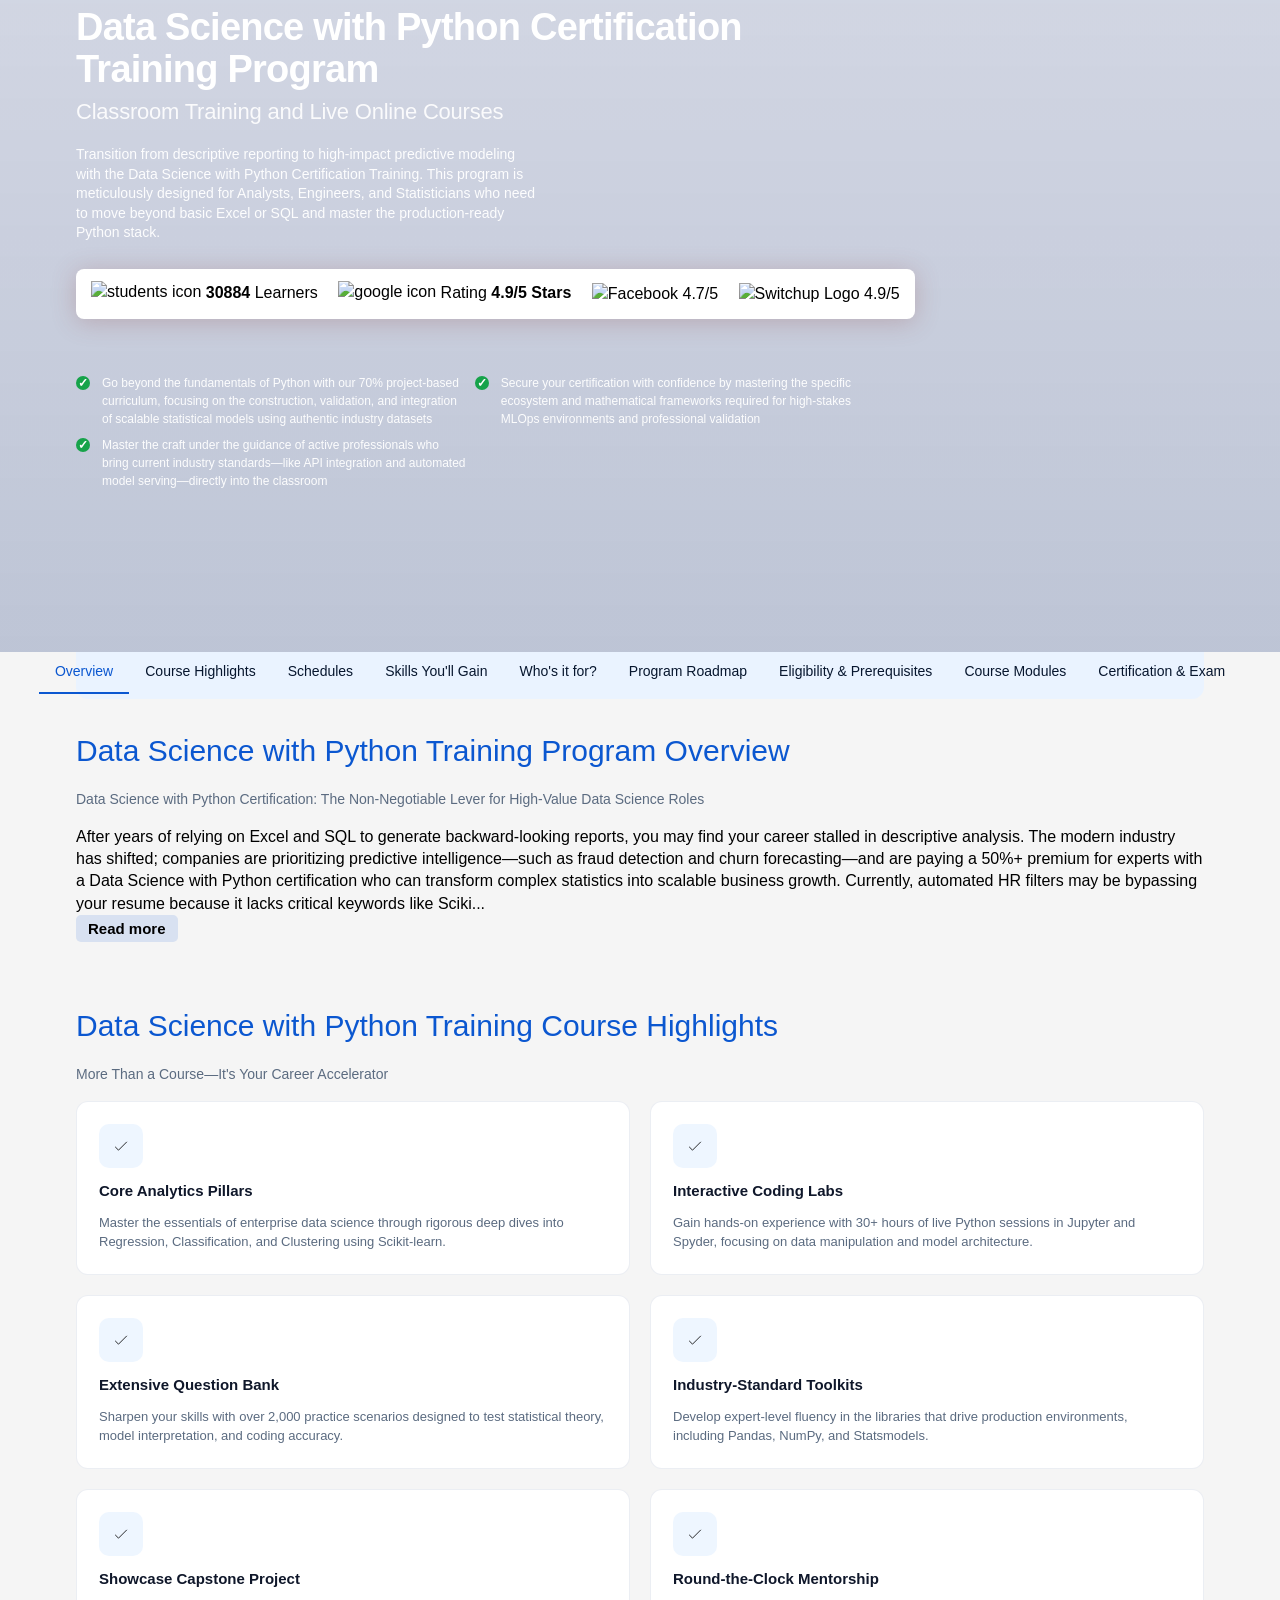
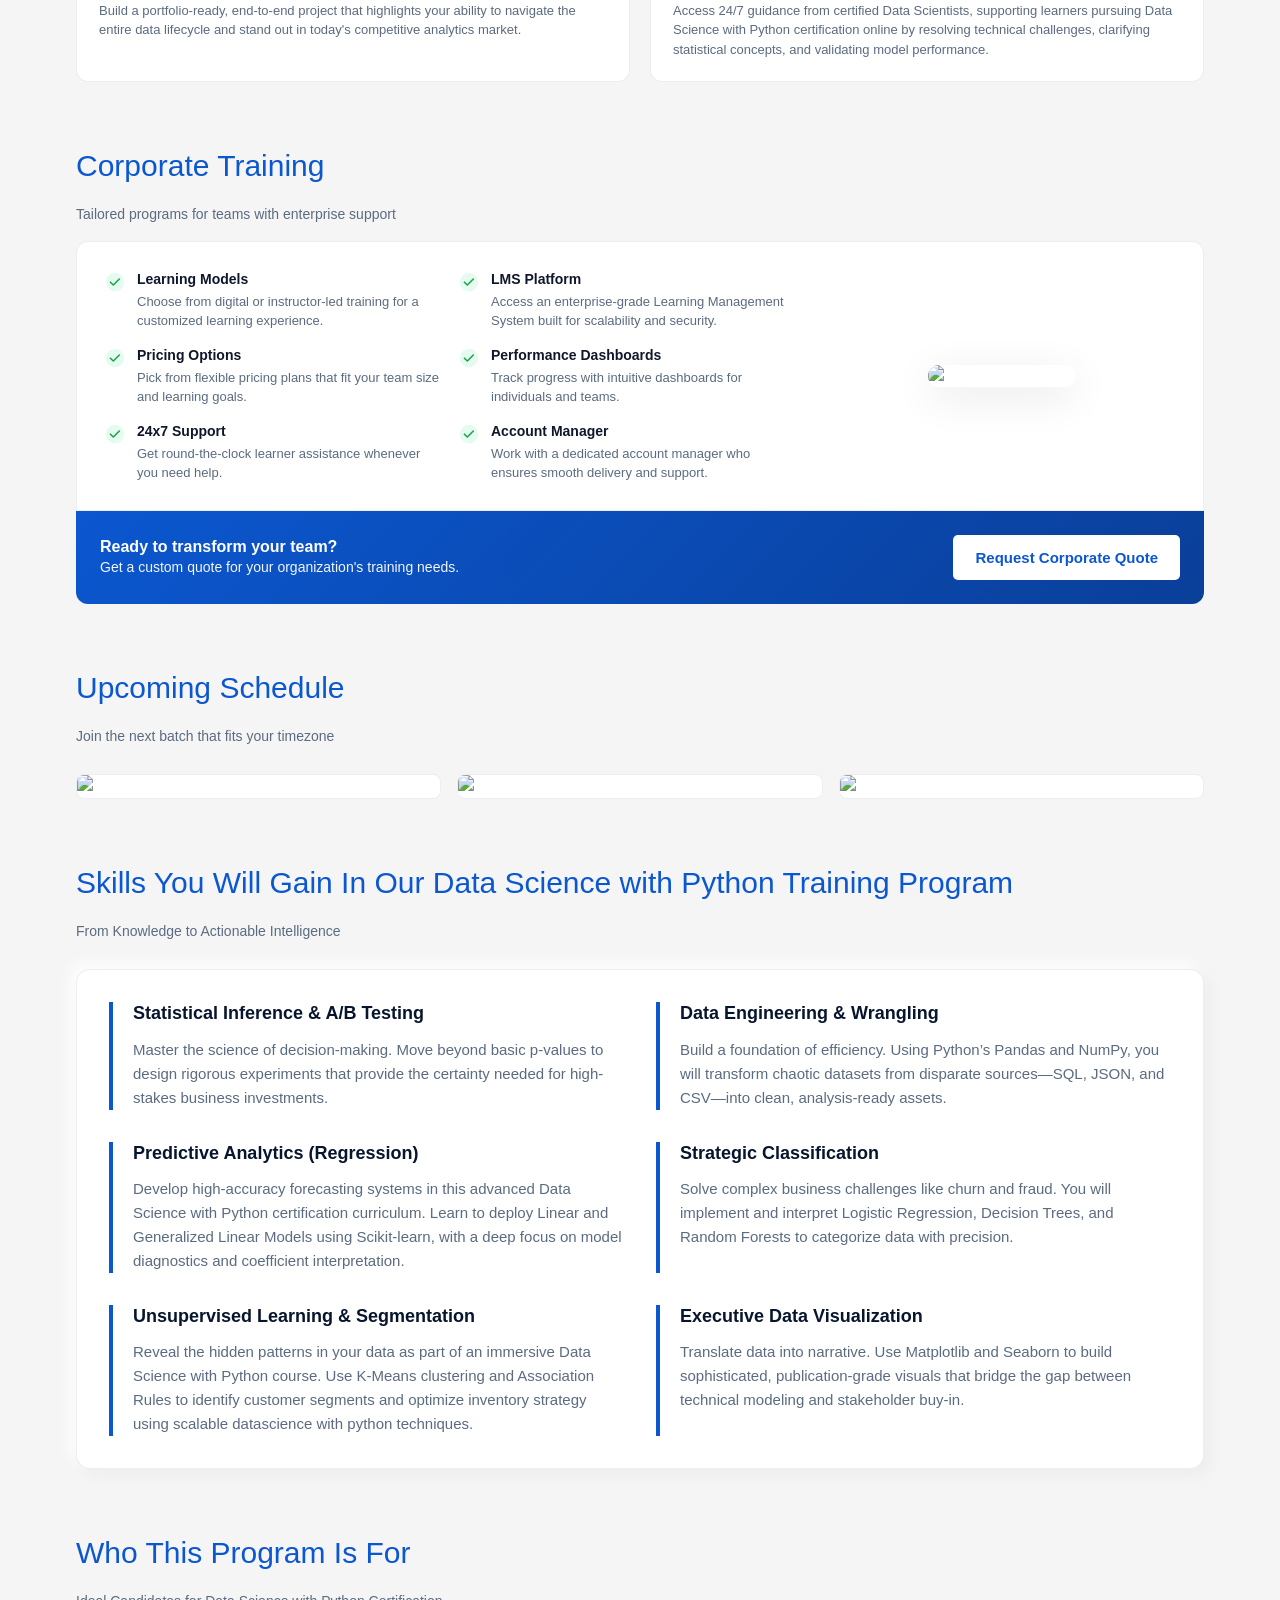
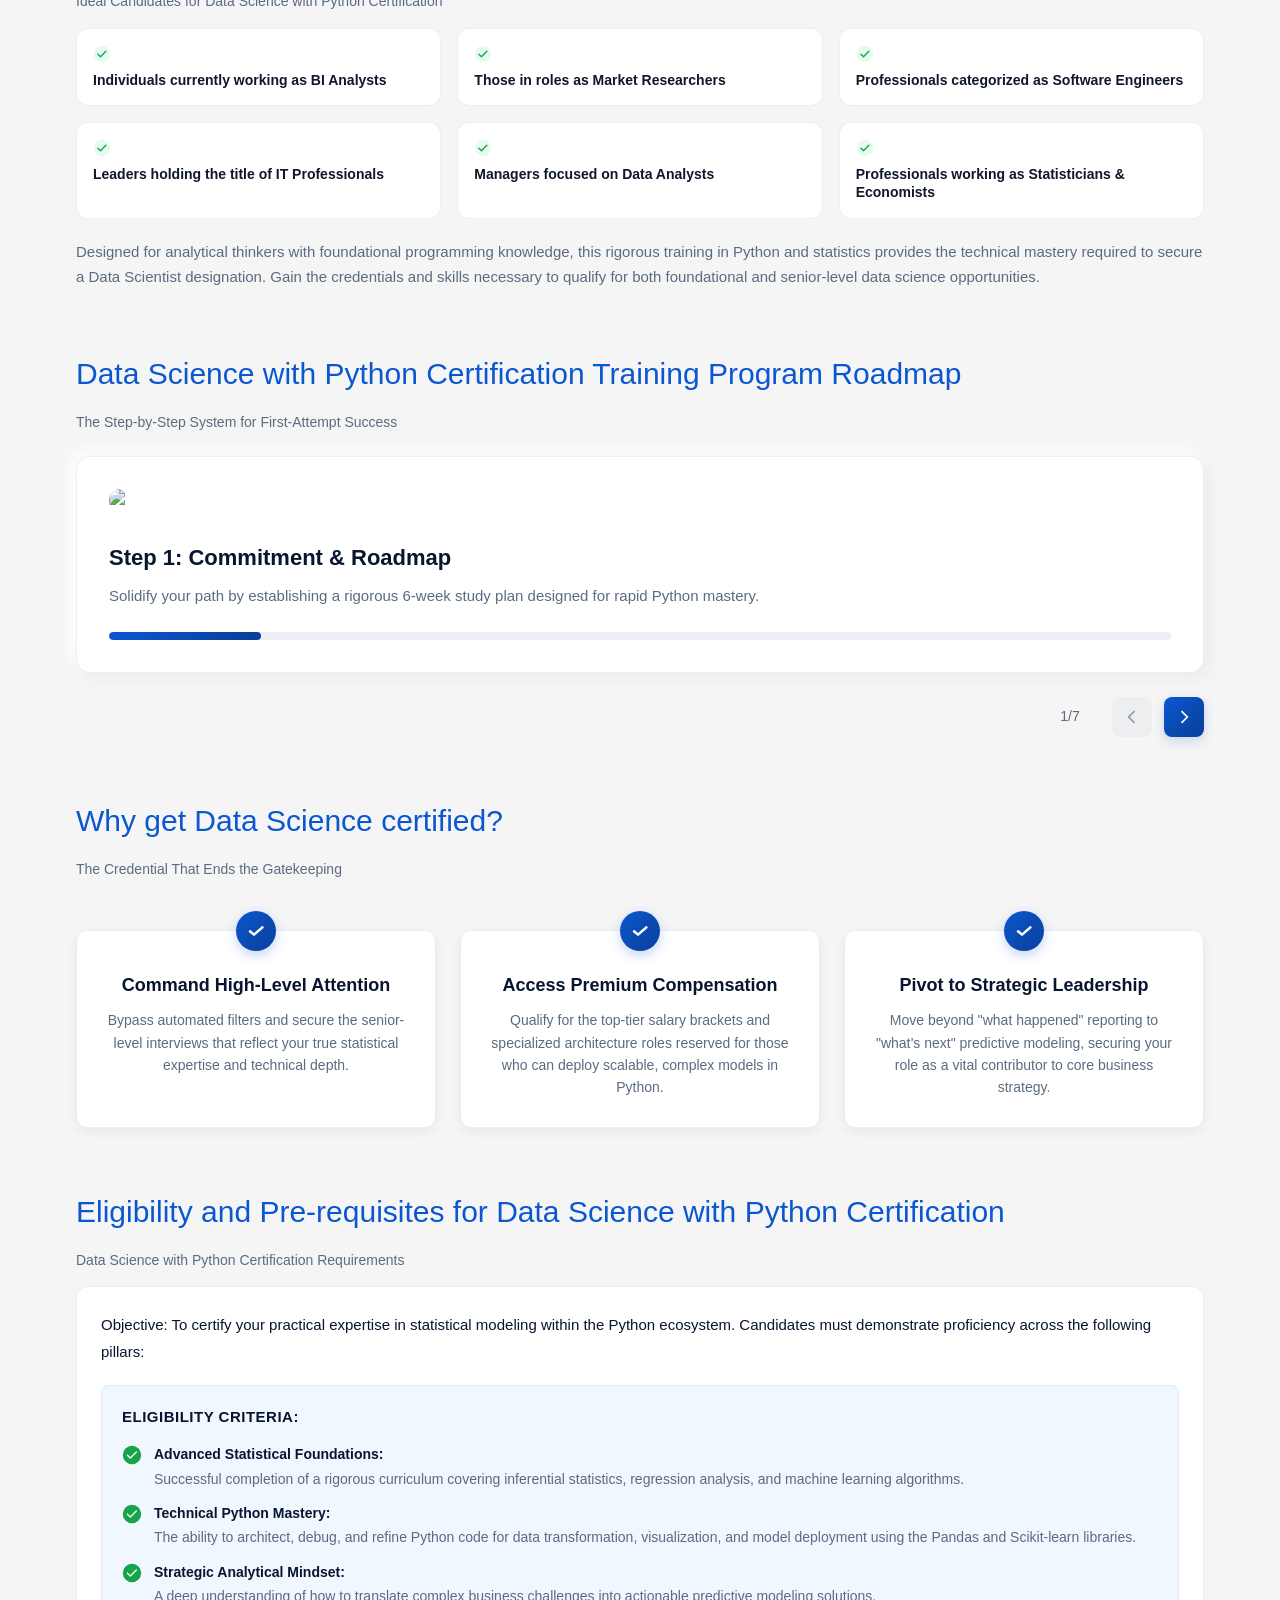
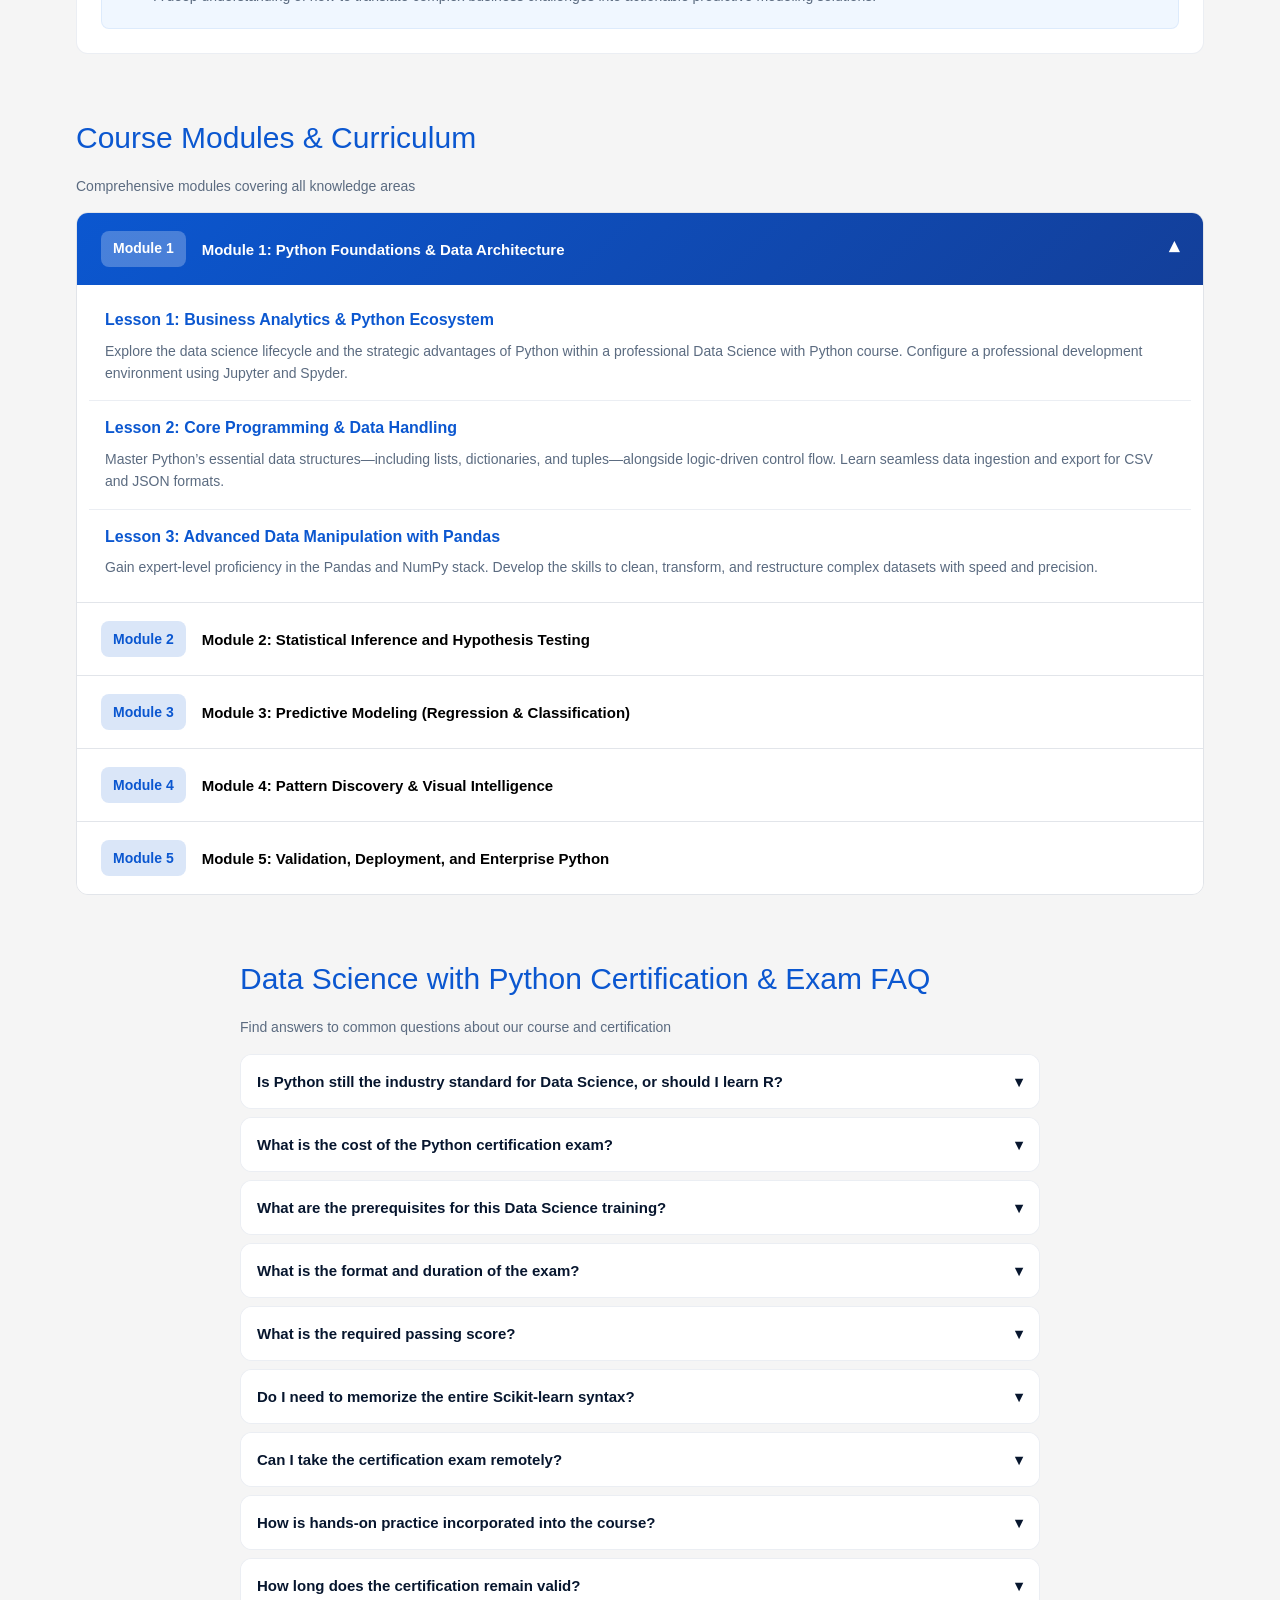
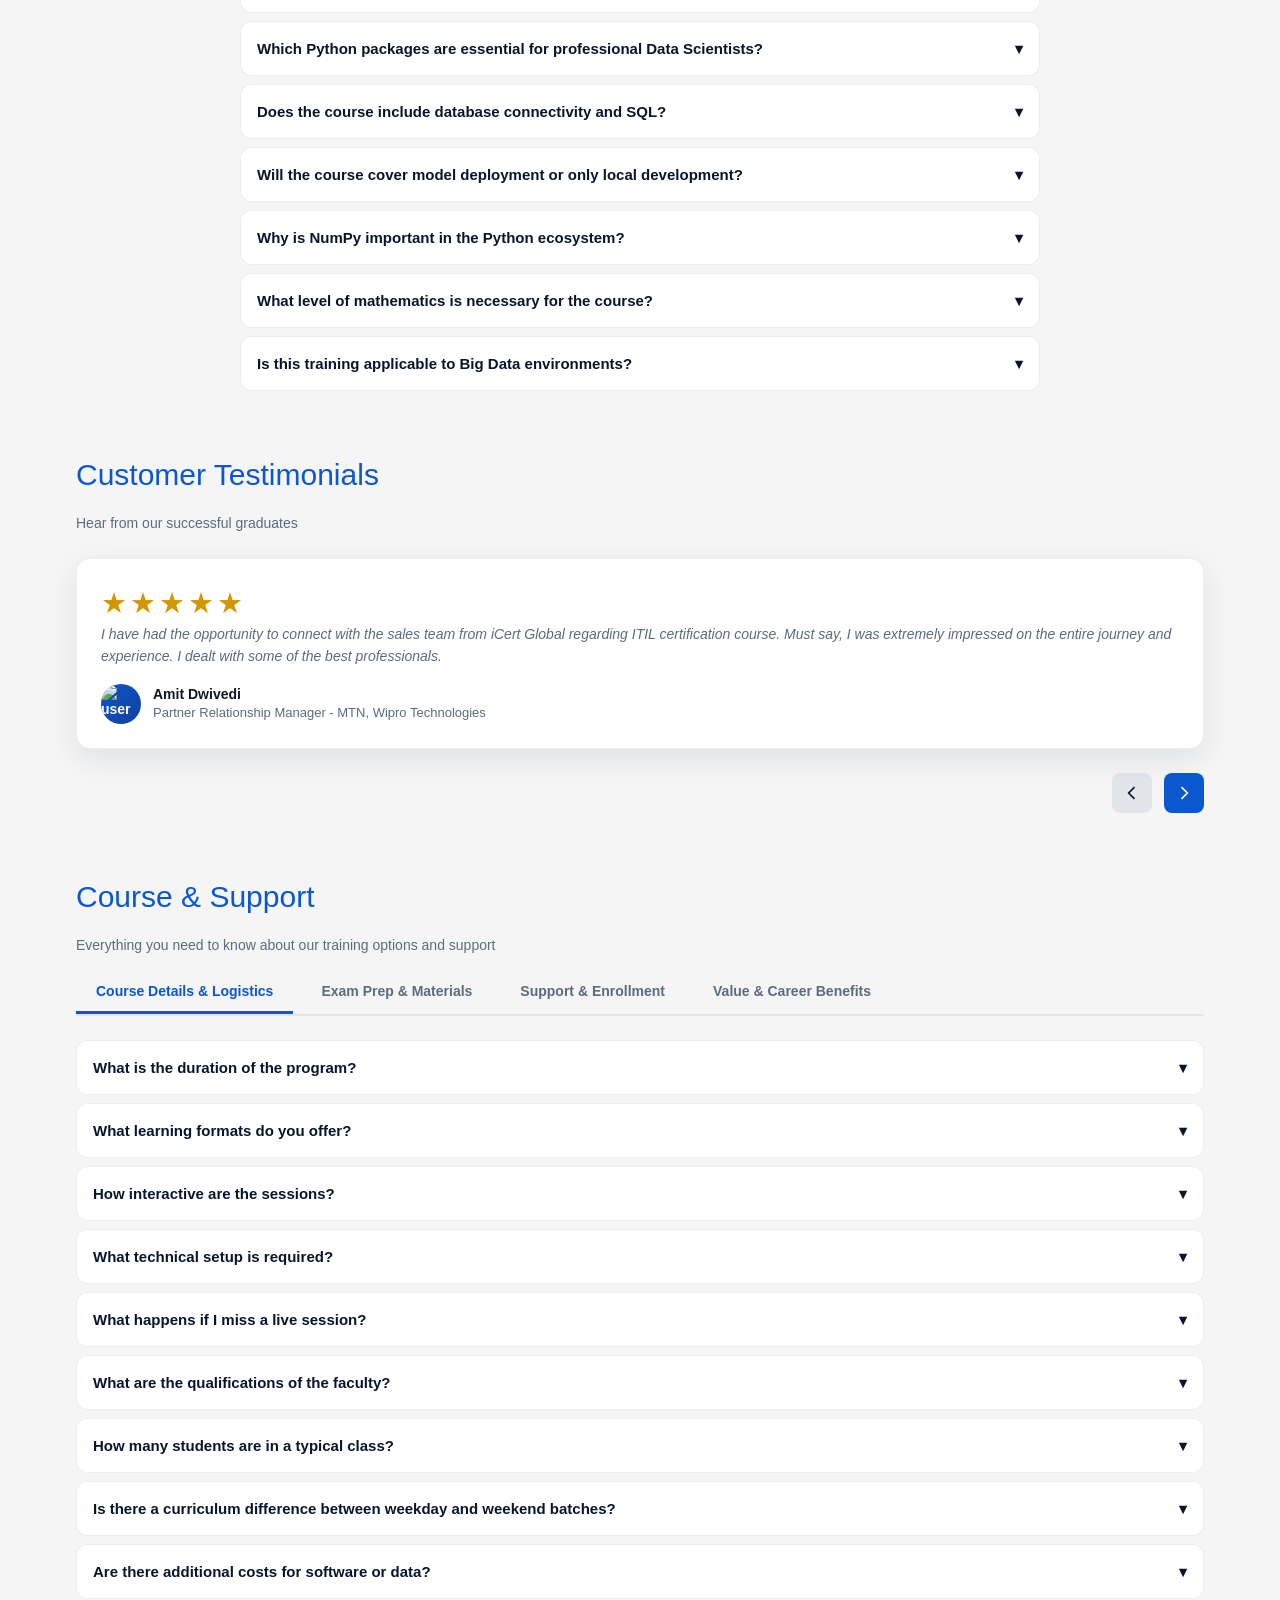
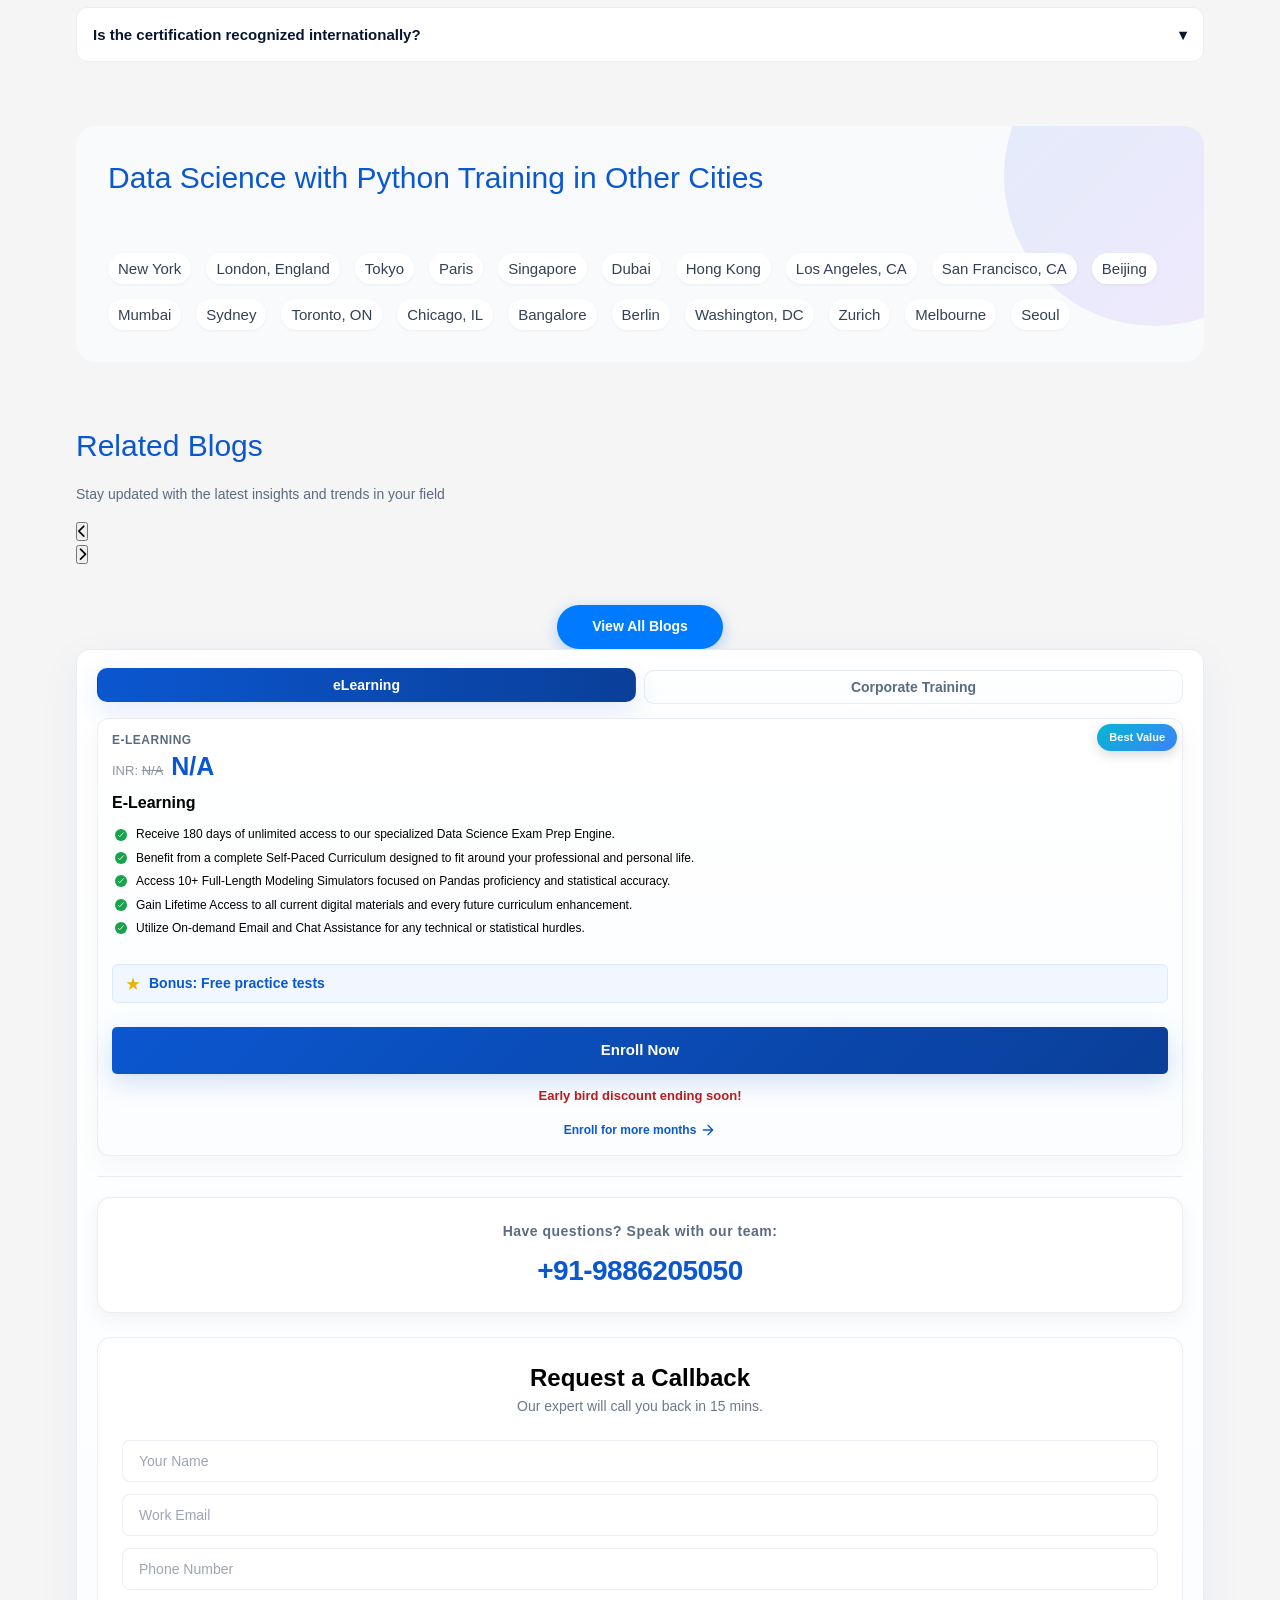
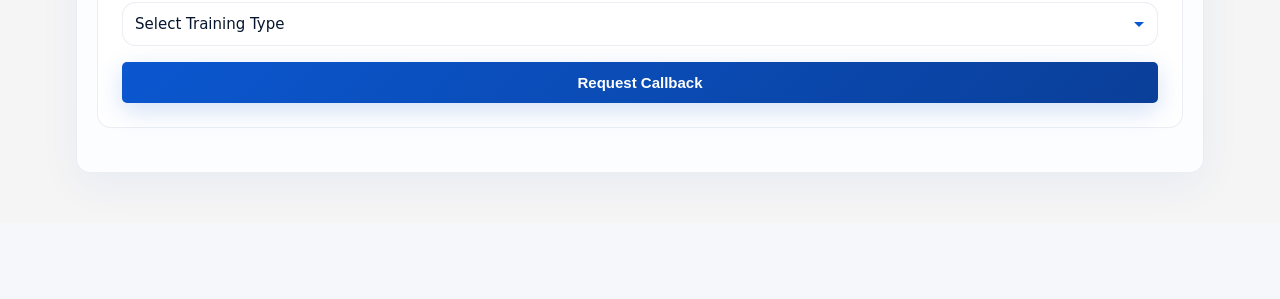
==== cources/course-page.html @ df16a84f "added courses page" ====
<!DOCTYPE html>
<html lang="en">

<head>
    <meta charset="UTF-8">
    <meta name="viewport" content="width=device-width, initial-scale=1.0">
    <title>Data Science with Python | Coding Now</title>

    <!-- Global CSS -->
    <link rel="stylesheet" href="../assets/css/style.css">
    <!-- Course-specific CSS -->
    <link rel="stylesheet" href="../assets/css/course-styles.css">


    <!-- Font Awesome -->
    <link rel="stylesheet" href="https://cdnjs.cloudflare.com/ajax/libs/font-awesome/6.5.1/css/all.min.css" />
</head>

<body>

    <!-- Header Placeholder -->
    <div id="header-placeholder"></div>

    <!-- Menu Overlay for Mobile -->
    <div class="menu-overlay" id="menuOverlay"></div>

    <!-- Full-width hero section -->
    <section class="hero w-100 position-relative" aria-label="Course introduction">
        <div class="container py-5">
            <div class="row">
                <div class="col-12 col-lg-7">
                    <nav class="breadcrumbs" aria-label="Breadcrumb navigation">
                        <a href="/">Home</a>
                        <span>/</span>
                        <a href="https://www.icertglobal.com/data-science" class="hero-breadcrumbs-link"> Data Science
                        </a>
                        <span>/</span>
                        <span class="current"> Data Science with Python Certification Training</span>
                    </nav>
                    <h1 class="mb-3">Data Science with Python Certification Training Program</h1>
                    <h2>Classroom Training and Live Online Courses</h2>
                    <p style="font-size: 14px;">Transition from descriptive reporting to high-impact predictive modeling
                        with the Data Science with Python Certification Training. This program is meticulously designed
                        for Analysts, Engineers, and Statisticians who need to move beyond basic Excel or SQL and master
                        the production-ready Python stack.</p>
                    <div class="hero-ratings-bar">
                        <span class="rating-item">
                            <img src="https://www.icertglobal.com/images/registered-students.jpg"
                                class="hero-ratings-img-students" alt="students icon">
                            <a class="hero-ratings-link-learners"><b>30884</b> Learners</a>
                        </span>
                        <span class="rating-item">
                            <img src="https://www.icertglobal.com/images/google-icon.png"
                                class="hero-ratings-img-google" alt="google icon">
                            <a id="scrollToRating" class="hero-ratings-scroll-link">Rating <b>4.9/5 Stars</b></a>
                        </span>
                        <span class="rating-item">
                            <img src="https://upload.wikimedia.org/wikipedia/commons/0/05/Facebook_Logo_%282019%29.png"
                                alt="Facebook" class="hero-ratings-img-social">
                            <span>4.7/5</span>
                        </span>
                        <span class="rating-item">
                            <img src="https://www.icertglobal.com/images/Switchup_Logo.png" alt="Switchup Logo"
                                class="hero-ratings-img-social">
                            <span>4.9/5</span>
                        </span>
                    </div>
                    <div class="d-flex flex-column gap-4 mt-4">
                        <div class="features d-flex flex-wrap">
                            <li>Go beyond the fundamentals of Python with our 70% project-based curriculum, focusing on
                                the construction, validation, and integration of scalable statistical models using
                                authentic industry datasets</li>
                            <li>Secure your certification with confidence by mastering the specific ecosystem and
                                mathematical frameworks required for high-stakes MLOps environments and professional
                                validation</li>
                            <li>Master the craft under the guidance of active professionals who bring current industry
                                standards—like API integration and automated model serving—directly into the classroom
                            </li>
                        </div>
                        <div class="cta-row"></div>
                    </div>
                </div>
            </div>
        </div>
    </section>

    <section class="course-body">
        <div class="container">
            <div class="row">
                <nav class="sticky-section-menu" id="stickyMenu" aria-label="Course sections navigation">
                    <ul>
                        <li><a href="#overview" class="section-link active">Overview</a></li>
                        <li><a href="#highlights" class="section-link">Course Highlights</a></li>
                        <li><a href="#schedule" class="section-link">Schedules</a></li>
                        <li><a href="#skills" class="section-link">Skills You'll Gain</a></li>
                        <li><a href="#who" class="section-link">Who's it for?</a></li>
                        <li><a href="#roadmap" class="section-link">Program Roadmap</a></li>
                        <li><a href="#eligibility" class="section-link">Eligibility & Prerequisites</a></li>
                        <li><a href="#modules" class="section-link">Course Modules</a></li>
                        <li><a href="#faq" class="section-link">Certification & Exam</a></li>
                    </ul>
                </nav>
                <main class="col-12 col-lg-8">
                    <section id="overview" class="overview" aria-label="Course overview" style="margin-top:32px">
                        <h2>Data Science with Python Training Program Overview</h2>
                        <div class="section-tagline">
                            Data Science with Python Certification: The Non-Negotiable Lever for High-Value Data Science Roles
                        </div>
                        <div>
                            <p id="courseOverview" style="color: black;">After years of relying on Excel and SQL to generate backward-looking
                                reports, you may find your career stalled in descriptive analysis. The modern industry
                                has shifted; companies are prioritizing predictive intelligence—such as fraud detection
                                and churn forecasting—and are paying a 50%+ premium for experts with a Data Science with
                                Python certification who can transform complex statistics into scalable business growth.
                                Currently, automated HR filters may be bypassing your resume because it lacks critical
                                keywords like Scikit-learn, Pandas, and Deployment Pipelines. This program is designed
                                to fix that. Unlike generic coding courses, this curriculum was built by industry
                                professionals to bridge the gap between simple data manipulation and rigorous,
                                production-ready modeling. You will go beyond basic syntax to master the "why" behind
                                the math: handling messy data, understanding model assumptions, and interpreting
                                coefficients to drive high-level strategy.
                                Tailored for ambitious Analysts and Statisticians, this training provides hands-on
                                Jupyter Notebook labs and deep-dive case studies in finance and e-commerce. You will
                                graduate with more than just a certificate; you’ll have a professional portfolio of
                                robust models—from market basket analysis to classification algorithms—ready to impress
                                any hiring manager. It is time to move beyond low-impact reporting and start building
                                the models that dictate major business decisions.</p>
                            <button id="toggleOverview" class="read-more-btn" style="display:none;">Read more</button>
                        </div>
                    </section>

                    <section id="highlights" aria-label="Course highlights" style="margin-top:var(--section-spacing);">
                        <h2>Data Science with Python Training Course Highlights</h2>
                        <div class="section-tagline">More Than a Course—It's Your Career Accelerator</div>
                        <div id="highlightsGrid" class="highlights-grid">
                            <div class="highlight-card">
                                <div class="highlight-icon">
                                    <svg width="20" height="20" viewBox="0 0 24 24" fill="none">
                                        <path d="M5 13l4 4L19 7" stroke="#000000ff" strokeWidth="2.8"
                                            strokeLinecap="round" strokeLinejoin="round" />
                                    </svg>
                                </div>
                                <h3 class="highlight-title">Core Analytics Pillars</h3>
                                <p class="highlight-description">Master the essentials of enterprise data science
                                    through rigorous deep dives into Regression, Classification, and Clustering using
                                    Scikit-learn.</p>
                            </div>
                            <div class="highlight-card">
                                <div class="highlight-icon">
                                    <svg width="20" height="20" viewBox="0 0 24 24" fill="none">
                                        <path d="M5 13l4 4L19 7" stroke="#000000ff" strokeWidth="2.8"
                                            strokeLinecap="round" strokeLinejoin="round" />
                                    </svg>
                                </div>
                                <h3 class="highlight-title">Interactive Coding Labs</h3>
                                <p class="highlight-description">Gain hands-on experience with 30+ hours of live Python
                                    sessions in Jupyter and Spyder, focusing on data manipulation and model
                                    architecture.</p>
                            </div>
                            <div class="highlight-card">
                                <div class="highlight-icon">
                                    <svg width="20" height="20" viewBox="0 0 24 24" fill="none">
                                        <path d="M5 13l4 4L19 7" stroke="#000000ff" strokeWidth="2.8"
                                            strokeLinecap="round" strokeLinejoin="round" />
                                    </svg>
                                </div>
                                <h3 class="highlight-title">Extensive Question Bank</h3>
                                <p class="highlight-description">Sharpen your skills with over 2,000 practice scenarios
                                    designed to test statistical theory, model interpretation, and coding accuracy.</p>
                            </div>
                            <div class="highlight-card">
                                <div class="highlight-icon">
                                    <svg width="20" height="20" viewBox="0 0 24 24" fill="none">
                                        <path d="M5 13l4 4L19 7" stroke="#000000ff" strokeWidth="2.8"
                                            strokeLinecap="round" strokeLinejoin="round" />
                                    </svg>
                                </div>
                                <h3 class="highlight-title">Industry-Standard Toolkits</h3>
                                <p class="highlight-description">Develop expert-level fluency in the libraries that
                                    drive production environments, including Pandas, NumPy, and Statsmodels.</p>
                            </div>
                            <div class="highlight-card">
                                <div class="highlight-icon">
                                    <svg width="20" height="20" viewBox="0 0 24 24" fill="none">
                                        <path d="M5 13l4 4L19 7" stroke="#000000ff" strokeWidth="2.8"
                                            strokeLinecap="round" strokeLinejoin="round" />
                                    </svg>
                                </div>
                                <h3 class="highlight-title">Showcase Capstone Project</h3>
                                <p class="highlight-description">Build a portfolio-ready, end-to-end project that
                                    highlights your ability to navigate the entire data lifecycle and stand out in
                                    today's competitive analytics market.</p>
                            </div>
                            <div class="highlight-card">
                                <div class="highlight-icon">
                                    <svg width="20" height="20" viewBox="0 0 24 24" fill="none">
                                        <path d="M5 13l4 4L19 7" stroke="#000000ff" strokeWidth="2.8"
                                            strokeLinecap="round" strokeLinejoin="round" />
                                    </svg>
                                </div>
                                <h3 class="highlight-title">Round-the-Clock Mentorship</h3>
                                <p class="highlight-description">Access 24/7 guidance from certified Data Scientists,
                                    supporting learners pursuing Data Science with Python certification online by
                                    resolving technical challenges, clarifying statistical concepts, and validating
                                    model performance.</p>
                            </div>
                        </div>
                    </section>

                    <section id="corporate" class="roadmap-section">
                        <h2>Corporate Training</h2>
                        <div class="section-tagline">Tailored programs for teams with enterprise support</div>
                        <div class="corporate-top-section">
                            <div class="corporate-features-grid">
                                <div class="corporate-features-cols">
                                    <div class="corporate-feature-point">
                                        <div class="corporate-feature-icon">
                                            <svg width="20" height="20" viewBox="0 0 24 24" fill="none"
                                                xmlns="http://www.w3.org/2000/svg">
                                                <circle cx="12" cy="12" r="11" fill="#e6fbef" />
                                                <path d="M6.5 12.2L10 15.6L17.2 8.4" stroke="#16a34a" stroke-width="1.8"
                                                    stroke-linecap="round" stroke-linejoin="round" />
                                            </svg>
                                        </div>
                                        <div class="corporate-feature-content">
                                            <div class="corporate-feature-title">Learning Models</div>
                                            <div class="corporate-feature-description">Choose from digital or
                                                instructor-led training for a customized learning experience.</div>
                                        </div>
                                    </div>
                                    <div class="corporate-feature-point">
                                        <div class="corporate-feature-icon">
                                            <svg width="20" height="20" viewBox="0 0 24 24" fill="none"
                                                xmlns="http://www.w3.org/2000/svg">
                                                <circle cx="12" cy="12" r="11" fill="#e6fbef" />
                                                <path d="M6.5 12.2L10 15.6L17.2 8.4" stroke="#16a34a" stroke-width="1.8"
                                                    stroke-linecap="round" stroke-linejoin="round" />
                                            </svg>
                                        </div>
                                        <div class="corporate-feature-content">
                                            <div class="corporate-feature-title">LMS Platform</div>
                                            <div class="corporate-feature-description">Access an enterprise-grade
                                                Learning Management System built for scalability and security.</div>
                                        </div>
                                    </div>
                                    <div class="corporate-feature-point">
                                        <div class="corporate-feature-icon">
                                            <svg width="20" height="20" viewBox="0 0 24 24" fill="none"
                                                xmlns="http://www.w3.org/2000/svg">
                                                <circle cx="12" cy="12" r="11" fill="#e6fbef" />
                                                <path d="M6.5 12.2L10 15.6L17.2 8.4" stroke="#16a34a" stroke-width="1.8"
                                                    stroke-linecap="round" stroke-linejoin="round" />
                                            </svg>
                                        </div>
                                        <div class="corporate-feature-content">
                                            <div class="corporate-feature-title">Pricing Options</div>
                                            <div class="corporate-feature-description">Pick from flexible pricing plans
                                                that fit your team size and learning goals.</div>
                                        </div>
                                    </div>
                                    <div class="corporate-feature-point">
                                        <div class="corporate-feature-icon">
                                            <svg width="20" height="20" viewBox="0 0 24 24" fill="none"
                                                xmlns="http://www.w3.org/2000/svg">
                                                <circle cx="12" cy="12" r="11" fill="#e6fbef" />
                                                <path d="M6.5 12.2L10 15.6L17.2 8.4" stroke="#16a34a" stroke-width="1.8"
                                                    stroke-linecap="round" stroke-linejoin="round" />
                                            </svg>
                                        </div>
                                        <div class="corporate-feature-content">
                                            <div class="corporate-feature-title">Performance Dashboards</div>
                                            <div class="corporate-feature-description">Track progress with intuitive
                                                dashboards for individuals and teams.</div>
                                        </div>
                                    </div>
                                    <div class="corporate-feature-point">
                                        <div class="corporate-feature-icon">
                                            <svg width="20" height="20" viewBox="0 0 24 24" fill="none"
                                                xmlns="http://www.w3.org/2000/svg">
                                                <circle cx="12" cy="12" r="11" fill="#e6fbef" />
                                                <path d="M6.5 12.2L10 15.6L17.2 8.4" stroke="#16a34a" stroke-width="1.8"
                                                    stroke-linecap="round" stroke-linejoin="round" />
                                            </svg>
                                        </div>
                                        <div class="corporate-feature-content">
                                            <div class="corporate-feature-title">24x7 Support</div>
                                            <div class="corporate-feature-description">Get round-the-clock learner
                                                assistance whenever you need help.</div>
                                        </div>
                                    </div>
                                    <div class="corporate-feature-point">
                                        <div class="corporate-feature-icon">
                                            <svg width="20" height="20" viewBox="0 0 24 24" fill="none"
                                                xmlns="http://www.w3.org/2000/svg">
                                                <circle cx="12" cy="12" r="11" fill="#e6fbef" />
                                                <path d="M6.5 12.2L10 15.6L17.2 8.4" stroke="#16a34a" stroke-width="1.8"
                                                    stroke-linecap="round" stroke-linejoin="round" />
                                            </svg>
                                        </div>
                                        <div class="corporate-feature-content">
                                            <div class="corporate-feature-title">Account Manager</div>
                                            <div class="corporate-feature-description">Work with a dedicated account
                                                manager who ensures smooth delivery and support.</div>
                                        </div>
                                    </div>
                                </div>
                            </div>
                            <div class="corporate-image">
                                <img src="https://images.unsplash.com/photo-1552664730-d307ca884978?q=80&w=2070&auto=format&fit=crop"
                                    alt="Corporate Training">
                            </div>
                        </div>
                        <div class="corporate-bottom-section">
                            <div class="corporate-bottom-content">
                                <h4>Ready to transform your team?</h4>
                                <p>Get a custom quote for your organization's training needs.</p>
                            </div>
                            <a class="btn corporate-bottom-btn" href="corporate-training-for-enterprises.php"
                                target="_blank">Request Corporate Quote</a>
                        </div>
                    </section>

                    <section id="schedule" class="roadmap-section">
                        <h2>Upcoming Schedule</h2>
                        <div class="section-tagline">Join the next batch that fits your timezone</div>
                        <div class="schedule-row">
                            <div class="sched-card">
                                <img data-src="assets/course-schedule/4day-wend1.png" alt="New York Batch" class="lazy">
                            </div>
                            <div class="sched-card">
                                <img data-src="assets/course-schedule/4day-wday.png" alt="London Batch" class="lazy">
                            </div>
                            <div class="sched-card">
                                <img data-src="assets/course-schedule/4day-wend2.png" alt="Sydney Batch" class="lazy">
                            </div>
                        </div>
                    </section>

                    <section id="skills" class="roadmap-section">
                        <h2>Skills You Will Gain In Our Data Science with Python Training Program</h2>
                        <div class="section-tagline">From Knowledge to Actionable Intelligence</div>
                        <div class="skills-card-container">
                            <div class="skills-grid">
                                <div class="skill-item">
                                    <h3>Statistical Inference &amp; A/B Testing</h3>
                                    <p>Master the science of decision-making. Move beyond basic p-values to design
                                        rigorous experiments that provide the certainty needed for high-stakes business
                                        investments.</p>
                                </div>
                                <div class="skill-item">
                                    <h3>Data Engineering &amp; Wrangling</h3>
                                    <p>Build a foundation of efficiency. Using Python’s Pandas and NumPy, you will
                                        transform chaotic datasets from disparate sources—SQL, JSON, and CSV—into clean,
                                        analysis-ready assets.</p>
                                </div>
                                <div class="skill-item">
                                    <h3>Predictive Analytics (Regression)</h3>
                                    <p>Develop high-accuracy forecasting systems in this advanced Data Science with
                                        Python certification curriculum. Learn to deploy Linear and Generalized Linear
                                        Models using Scikit-learn, with a deep focus on model diagnostics and
                                        coefficient interpretation.</p>
                                </div>
                                <div class="skill-item">
                                    <h3>Strategic Classification</h3>
                                    <p>Solve complex business challenges like churn and fraud. You will implement and
                                        interpret Logistic Regression, Decision Trees, and Random Forests to categorize
                                        data with precision.</p>
                                </div>
                                <div class="skill-item">
                                    <h3>Unsupervised Learning &amp; Segmentation</h3>
                                    <p>Reveal the hidden patterns in your data as part of an immersive Data Science with
                                        Python course. Use K-Means clustering and Association Rules to identify customer
                                        segments and optimize inventory strategy using scalable datascience with python
                                        techniques.</p>
                                </div>
                                <div class="skill-item">
                                    <h3>Executive Data Visualization</h3>
                                    <p>Translate data into narrative. Use Matplotlib and Seaborn to build sophisticated,
                                        publication-grade visuals that bridge the gap between technical modeling and
                                        stakeholder buy-in.</p>
                                </div>
                            </div>
                        </div>
                    </section>

                    <section id="who" class="roadmap-section">
                        <h2>Who This Program Is For</h2>
                        <div class="section-tagline">Ideal Candidates for Data Science with Python Certification</div>
                        <div
                            style="display: grid; grid-template-columns: repeat(3, 1fr); gap: 16px; margin-bottom: 20px;">
                            <div class="audience-card">
                                <span
                                    style="margin-right: 10px; display: inline-flex; align-items: center; flex-shrink: 0;">
                                    <svg width="18" height="18" viewBox="0 0 24 24" fill="none"
                                        xmlns="http://www.w3.org/2000/svg">
                                        <circle cx="12" cy="12" r="11" fill="#e6fbef" />
                                        <path d="M6.5 12.2L10 15.6L17.2 8.4" stroke="#16a34a" stroke-width="1.8"
                                            stroke-linecap="round" stroke-linejoin="round" />
                                    </svg>
                                </span>
                                <h4 style="font-weight: 600; color: #0f172a; margin: 0; font-size: 14px;">Individuals
                                    currently working as BI Analysts</h4>
                            </div>
                            <div class="audience-card">
                                <span
                                    style="margin-right: 10px; display: inline-flex; align-items: center; flex-shrink: 0;">
                                    <svg width="18" height="18" viewBox="0 0 24 24" fill="none"
                                        xmlns="http://www.w3.org/2000/svg">
                                        <circle cx="12" cy="12" r="11" fill="#e6fbef" />
                                        <path d="M6.5 12.2L10 15.6L17.2 8.4" stroke="#16a34a" stroke-width="1.8"
                                            stroke-linecap="round" stroke-linejoin="round" />
                                    </svg>
                                </span>
                                <h4 style="font-weight: 600; color: #0f172a; margin: 0; font-size: 14px;">Those in roles
                                    as Market Researchers</h4>
                            </div>
                            <div class="audience-card">
                                <span
                                    style="margin-right: 10px; display: inline-flex; align-items: center; flex-shrink: 0;">
                                    <svg width="18" height="18" viewBox="0 0 24 24" fill="none"
                                        xmlns="http://www.w3.org/2000/svg">
                                        <circle cx="12" cy="12" r="11" fill="#e6fbef" />
                                        <path d="M6.5 12.2L10 15.6L17.2 8.4" stroke="#16a34a" stroke-width="1.8"
                                            stroke-linecap="round" stroke-linejoin="round" />
                                    </svg>
                                </span>
                                <h4 style="font-weight: 600; color: #0f172a; margin: 0; font-size: 14px;">Professionals
                                    categorized as Software Engineers</h4>
                            </div>
                            <div class="audience-card">
                                <span
                                    style="margin-right: 10px; display: inline-flex; align-items: center; flex-shrink: 0;">
                                    <svg width="18" height="18" viewBox="0 0 24 24" fill="none"
                                        xmlns="http://www.w3.org/2000/svg">
                                        <circle cx="12" cy="12" r="11" fill="#e6fbef" />
                                        <path d="M6.5 12.2L10 15.6L17.2 8.4" stroke="#16a34a" stroke-width="1.8"
                                            stroke-linecap="round" stroke-linejoin="round" />
                                    </svg>
                                </span>
                                <h4 style="font-weight: 600; color: #0f172a; margin: 0; font-size: 14px;">Leaders
                                    holding the title of IT Professionals</h4>
                            </div>
                            <div class="audience-card">
                                <span
                                    style="margin-right: 10px; display: inline-flex; align-items: center; flex-shrink: 0;">
                                    <svg width="18" height="18" viewBox="0 0 24 24" fill="none"
                                        xmlns="http://www.w3.org/2000/svg">
                                        <circle cx="12" cy="12" r="11" fill="#e6fbef" />
                                        <path d="M6.5 12.2L10 15.6L17.2 8.4" stroke="#16a34a" stroke-width="1.8"
                                            stroke-linecap="round" stroke-linejoin="round" />
                                    </svg>
                                </span>
                                <h4 style="font-weight: 600; color: #0f172a; margin: 0; font-size: 14px;">Managers
                                    focused on Data Analysts</h4>
                            </div>
                            <div class="audience-card">
                                <span
                                    style="margin-right: 10px; display: inline-flex; align-items: center; flex-shrink: 0;">
                                    <svg width="18" height="18" viewBox="0 0 24 24" fill="none"
                                        xmlns="http://www.w3.org/2000/svg">
                                        <circle cx="12" cy="12" r="11" fill="#e6fbef" />
                                        <path d="M6.5 12.2L10 15.6L17.2 8.4" stroke="#16a34a" stroke-width="1.8"
                                            stroke-linecap="round" stroke-linejoin="round" />
                                    </svg>
                                </span>
                                <h4 style="font-weight: 600; color: #0f172a; margin: 0; font-size: 14px;">Professionals
                                    working as Statisticians &amp; Economists</h4>
                            </div>
                        </div>
                        <p style="color: var(--muted); font-size: 15px; line-height: 1.7; margin: 0;">Designed for
                            analytical thinkers with foundational programming knowledge, this rigorous training in
                            Python and statistics provides the technical mastery required to secure a Data Scientist
                            designation. Gain the credentials and skills necessary to qualify for both foundational and
                            senior-level data science opportunities.</p>
                    </section>

                    <section id="roadmap" class="roadmap-section">
                        <h2>Data Science with Python Certification Training Program Roadmap</h2>
                        <div class="section-tagline">The Step-by-Step System for First-Attempt Success</div>
                        <div class="roadmap-wrapper">
                            <div class="roadmap-carousel">
                                <div class="roadmap-container">
                                    <div class="roadmap-image">
                                        <img src="assets/course-roadmap/desktop/certified-associate-in-project-management.png"
                                            alt="Roadmap Illustration" class="lazy desktop-img">
                                        <img src="assets/course-roadmap/mobile/certified-associate-in-project-management.png"
                                            alt="Roadmap Illustration Mobile" class="lazy mobile-img">
                                    </div>
                                    <div class="roadmap-content">
                                        <div class="roadmap-slide" data-step-id="1">
                                            <div class="roadmap-step-content">
                                                <h3>Step 1: Commitment &amp; Roadmap</h3>
                                                <p>Solidify your path by establishing a rigorous 6-week study plan
                                                    designed for rapid Python mastery.</p>
                                                <div class="roadmap-progress">
                                                    <div class="roadmap-progress-fill" style="width: 14.285714285714%;">
                                                    </div>
                                                </div>
                                            </div>
                                        </div>
                                        <div class="roadmap-slide" data-step-id="2">
                                            <div class="roadmap-step-content">
                                                <h3>Step 2: Technical Fluency</h3>
                                                <p>Build deep expertise through a hands-on Data Science with Python
                                                    course, mastering Pandas and NumPy within a comprehensive
                                                    datascience with python learning environment.</p>
                                                <div class="roadmap-progress">
                                                    <div class="roadmap-progress-fill" style="width: 28.571428571429%;">
                                                    </div>
                                                </div>
                                            </div>
                                        </div>
                                        <div class="roadmap-slide" data-step-id="3">
                                            <div class="roadmap-step-content">
                                                <h3>Step 3: Statistical Intuition</h3>
                                                <p>Move beyond rote memorization; master Hypothesis Testing and
                                                    Regression by focusing on high-level interpretation and business
                                                    application.</p>
                                                <div class="roadmap-progress">
                                                    <div class="roadmap-progress-fill" style="width: 42.857142857143%;">
                                                    </div>
                                                </div>
                                            </div>
                                        </div>
                                        <div class="roadmap-slide" data-step-id="4">
                                            <div class="roadmap-step-content">
                                                <h3>Step 4: Portfolio Development</h3>
                                                <p>Architect, validate, and document sophisticated Classification and
                                                    Clustering models using Scikit-learn and authentic datasets.</p>
                                                <div class="roadmap-progress">
                                                    <div class="roadmap-progress-fill" style="width: 57.142857142857%;">
                                                    </div>
                                                </div>
                                            </div>
                                        </div>
                                        <div class="roadmap-slide" data-step-id="5">
                                            <div class="roadmap-step-content">
                                                <h3>Step 5: Diagnostic Stress-Testing</h3>
                                                <p>Identify and eliminate knowledge gaps with over 2,000 scenario-based
                                                    questions designed to test your statistical precision.</p>
                                                <div class="roadmap-progress">
                                                    <div class="roadmap-progress-fill" style="width: 71.428571428571%;">
                                                    </div>
                                                </div>
                                            </div>
                                        </div>
                                        <div class="roadmap-slide" data-step-id="6">
                                            <div class="roadmap-step-content">
                                                <h3>Step 6: Certification Mastery</h3>
                                                <p>Sit for your exam with total confidence in your predictive modeling
                                                    and Python execution capabilities.</p>
                                                <div class="roadmap-progress">
                                                    <div class="roadmap-progress-fill" style="width: 85.714285714286%;">
                                                    </div>
                                                </div>
                                            </div>
                                        </div>
                                        <div class="roadmap-slide" data-step-id="7">
                                            <div class="roadmap-step-content">
                                                <h3>Step 7: Career Acceleration</h3>
                                                <p>Leverage your Data Science with Python certification online to
                                                    transition into Senior Data Scientist and ML Engineer roles that
                                                    demand verified Python-driven data science expertise.</p>
                                                <div class="roadmap-progress">
                                                    <div class="roadmap-progress-fill" style="width: 100%;"></div>
                                                </div>
                                            </div>
                                        </div>
                                    </div>
                                </div>
                            </div>
                            <div class="roadmap-nav">
                                <span class="roadmap-counter"><span class="roadmap-current"
                                        id="roadmap-current">1</span>/<span class="roadmap-total">7</span></span>
                                <button class="roadmap-nav-btn roadmap-prev" title="Previous step"><svg width="20"
                                        height="20" viewBox="0 0 24 24" fill="none" stroke="currentColor"
                                        stroke-width="2">
                                        <path d="M15 19l-7-7 7-7" />
                                    </svg></button>
                                <button class="roadmap-nav-btn roadmap-next" title="Next step"><svg width="20"
                                        height="20" viewBox="0 0 24 24" fill="none" stroke="currentColor"
                                        stroke-width="2">
                                        <path d="M9 5l7 7-7 7" />
                                    </svg></button>
                            </div>
                        </div>
                    </section>

                    <section id="why" class="roadmap-section">
                        <h2>Why get Data Science certified?</h2>
                        <div class="section-tagline">The Credential That Ends the Gatekeeping</div>
                        <div class="benefits-grid">
                            <div class="benefit-card">
                                <div class="benefit-icon"><svg width="24" height="24" viewBox="0 0 24 24" fill="none"
                                        xmlns="http://www.w3.org/2000/svg">
                                        <path d="M6 12.2L10 15.6L18.4 8.4" stroke="white" stroke-width="2.5"
                                            stroke-linecap="round" stroke-linejoin="round" />
                                    </svg></div>
                                <h3>Command High-Level Attention</h3>
                                <p>Bypass automated filters and secure the senior-level interviews that reflect your
                                    true statistical expertise and technical depth.</p>
                            </div>
                            <div class="benefit-card">
                                <div class="benefit-icon"><svg width="24" height="24" viewBox="0 0 24 24" fill="none"
                                        xmlns="http://www.w3.org/2000/svg">
                                        <path d="M6 12.2L10 15.6L18.4 8.4" stroke="white" stroke-width="2.5"
                                            stroke-linecap="round" stroke-linejoin="round" />
                                    </svg></div>
                                <h3>Access Premium Compensation</h3>
                                <p>Qualify for the top-tier salary brackets and specialized architecture roles reserved
                                    for those who can deploy scalable, complex models in Python.</p>
                            </div>
                            <div class="benefit-card">
                                <div class="benefit-icon"><svg width="24" height="24" viewBox="0 0 24 24" fill="none"
                                        xmlns="http://www.w3.org/2000/svg">
                                        <path d="M6 12.2L10 15.6L18.4 8.4" stroke="white" stroke-width="2.5"
                                            stroke-linecap="round" stroke-linejoin="round" />
                                    </svg></div>
                                <h3>Pivot to Strategic Leadership</h3>
                                <p>Move beyond "what happened" reporting to "what’s next" predictive modeling, securing
                                    your role as a vital contributor to core business strategy.</p>
                            </div>
                        </div>
                    </section>

                    <section id="eligibility" class="roadmap-section">
                        <h2>Eligibility and Pre-requisites for Data Science with Python Certification</h2>
                        <div class="section-tagline">Data Science with Python Certification Requirements</div>
                        <div class="eligibility-container">
                            <p class="eligibility-intro">Objective: To certify your practical expertise in statistical
                                modeling within the Python ecosystem. Candidates must demonstrate proficiency across the
                                following pillars:</p>
                            <div class="eligibility-box">
                                <div class="eligibility-title">Eligibility Criteria:</div>
                                <div class="eligibility-list">
                                    <div class="eligibility-item">
                                        <svg width="20" height="20" viewBox="0 0 24 24" fill="none"
                                            xmlns="http://www.w3.org/2000/svg">
                                            <circle cx="12" cy="12" r="11" fill="#16a34a" />
                                            <path d="M6.5 12.2L10 15.6L17.2 8.4" stroke="#e6fbef" stroke-width="1.8"
                                                stroke-linecap="round" stroke-linejoin="round" />
                                        </svg>
                                        <p><strong>Advanced Statistical Foundations:</strong> Successful completion of a
                                            rigorous curriculum covering inferential statistics, regression analysis,
                                            and machine learning algorithms.</p>
                                    </div>
                                    <div class="eligibility-item">
                                        <svg width="20" height="20" viewBox="0 0 24 24" fill="none"
                                            xmlns="http://www.w3.org/2000/svg">
                                            <circle cx="12" cy="12" r="11" fill="#16a34a" />
                                            <path d="M6.5 12.2L10 15.6L17.2 8.4" stroke="#e6fbef" stroke-width="1.8"
                                                stroke-linecap="round" stroke-linejoin="round" />
                                        </svg>
                                        <p><strong>Technical Python Mastery:</strong> The ability to architect, debug,
                                            and refine Python code for data transformation, visualization, and model
                                            deployment using the Pandas and Scikit-learn libraries.</p>
                                    </div>
                                    <div class="eligibility-item">
                                        <svg width="20" height="20" viewBox="0 0 24 24" fill="none"
                                            xmlns="http://www.w3.org/2000/svg">
                                            <circle cx="12" cy="12" r="11" fill="#16a34a" />
                                            <path d="M6.5 12.2L10 15.6L17.2 8.4" stroke="#e6fbef" stroke-width="1.8"
                                                stroke-linecap="round" stroke-linejoin="round" />
                                        </svg>
                                        <p><strong>Strategic Analytical Mindset:</strong> A deep understanding of how to
                                            translate complex business challenges into actionable predictive modeling
                                            solutions.</p>
                                    </div>
                                </div>
                            </div>
                        </div>
                    </section>

                    <section id="modules" class="modules">
                        <h2>Course Modules & Curriculum</h2>
                        <div class="section-tagline">Comprehensive modules covering all knowledge areas</div>
                        <div class="accordion-container">
                            <div class="accordion-item expanded">
                                <div class="accordion-header"><span class="module-number">Module 1</span><span
                                        class="module-title">Module 1: Python Foundations &amp; Data
                                        Architecture</span><span class="accordion-chevron">▾</span></div>
                                <div class="accordion-content">
                                    <div class="lessons-container">
                                        <div class="lesson-static">
                                            <h5 class="lesson-title">Lesson 1: Business Analytics &amp; Python Ecosystem
                                            </h5>
                                            <p class="lesson-description">Explore the data science lifecycle and the
                                                strategic advantages of Python within a professional Data Science with
                                                Python course. Configure a professional development environment using
                                                Jupyter and Spyder.</p>
                                        </div>
                                        <div class="lesson-static">
                                            <h5 class="lesson-title">Lesson 2: Core Programming &amp; Data Handling</h5>
                                            <p class="lesson-description">Master Python’s essential data
                                                structures—including lists, dictionaries, and tuples—alongside
                                                logic-driven control flow. Learn seamless data ingestion and export for
                                                CSV and JSON formats.</p>
                                        </div>
                                        <div class="lesson-static">
                                            <h5 class="lesson-title">Lesson 3: Advanced Data Manipulation with Pandas
                                            </h5>
                                            <p class="lesson-description">Gain expert-level proficiency in the Pandas
                                                and NumPy stack. Develop the skills to clean, transform, and restructure
                                                complex datasets with speed and precision.</p>
                                        </div>
                                    </div>
                                </div>
                            </div>
                            <div class="accordion-item">
                                <div class="accordion-header"><span class="module-number">Module 2</span><span
                                        class="module-title">Module 2: Statistical Inference and Hypothesis
                                        Testing</span><span class="accordion-chevron">▾</span></div>
                                <div class="accordion-content">
                                    <div class="lessons-container">
                                        <div class="lesson-static">
                                            <h5 class="lesson-title">Lesson 1: Foundations of Applied Statistics</h5>
                                            <p class="lesson-description">A high-intensity, practical immersion into
                                                descriptive statistics and probability distributions. Master essential
                                                inferential concepts, including sampling and the Central Limit Theorem,
                                                with a strict focus on real-world application over abstract theory.</p>
                                        </div>
                                        <div class="lesson-static">
                                            <h5 class="lesson-title">Lesson 2: Comparative Analysis (T-Tests &amp;
                                                ANOVA)</h5>
                                            <p class="lesson-description">Master the mechanics of hypothesis formulation
                                                and test selection. You will implement T-tests and ANOVA in Python to
                                                compare means, interpret p-values accurately, and draw data-driven
                                                conclusions with confidence.</p>
                                        </div>
                                        <div class="lesson-static">
                                            <h5 class="lesson-title">Lesson 3: Advanced Testing &amp; Non-Parametrics
                                            </h5>
                                            <p class="lesson-description">Analyze categorical data using Chi-Squared
                                                tests and identify when to pivot to non-parametric methods. Using
                                                Python’s Statsmodels, you will learn to navigate the complexities of
                                                real-world data without compromising statistical integrity.</p>
                                        </div>
                                    </div>
                                </div>
                            </div>
                            <div class="accordion-item">
                                <div class="accordion-header"><span class="module-number">Module 3</span><span
                                        class="module-title">Module 3: Predictive Modeling (Regression &amp;
                                        Classification)</span><span class="accordion-chevron">▾</span></div>
                                <div class="accordion-content">
                                    <div class="lessons-container">
                                        <div class="lesson-static">
                                            <h5 class="lesson-title">Lesson 1: Advanced Regression Analysis</h5>
                                            <p class="lesson-description">Master the mechanics of Simple and Multiple
                                                Linear Regression. You will move beyond basic execution to focus on
                                                model diagnostics, variable selection, and the art of translating
                                                complex model coefficients into actionable insights for executive
                                                leadership using Scikit-learn.</p>
                                        </div>
                                        <div class="lesson-static">
                                            <h5 class="lesson-title">Lesson 2: Classification Strategies (Logistic
                                                Regression)</h5>
                                            <p class="lesson-description">Explore Logistic Regression as a cornerstone
                                                for predictive classification. Master critical evaluation
                                                metrics—including log-odds, ROC curves, and AUC—and learn to calibrate
                                                decision thresholds to maximize real-world business impact through
                                                Scikit-learn.</p>
                                        </div>
                                        <div class="lesson-static">
                                            <h5 class="lesson-title">Lesson 3: Tree-Based Architectures (Decision Trees
                                                &amp; Random Forests)</h5>
                                            <p class="lesson-description">Leverage the power of non-linear modeling to
                                                solve complex data challenges. You will implement Decision Trees and
                                                Random Forests in Python, mastering hyperparameter tuning and feature
                                                importance to build high-accuracy models that remain robust under
                                                real-world conditions.</p>
                                        </div>
                                    </div>
                                </div>
                            </div>
                            <div class="accordion-item">
                                <div class="accordion-header"><span class="module-number">Module 4</span><span
                                        class="module-title">Module 4: Pattern Discovery &amp; Visual
                                        Intelligence</span><span class="accordion-chevron">▾</span></div>
                                <div class="accordion-content">
                                    <div class="lessons-container">
                                        <div class="lesson-static">
                                            <h5 class="lesson-title">Lesson 1: Clustering Strategy &amp; Segmentation
                                            </h5>
                                            <p class="lesson-description">Master K-Means and Hierarchical Clustering to
                                                uncover latent customer segments and detect data anomalies. Gain
                                                expertise in evaluating cluster validity to drive precise, data-backed
                                                business strategies using Scikit-learn.</p>
                                        </div>
                                        <div class="lesson-static">
                                            <h5 class="lesson-title">Lesson 2: Association Rules &amp; Production
                                                Deployment</h5>
                                            <p class="lesson-description">Deploy the Apriori algorithm for Market Basket
                                                Analysis to identify cross-selling opportunities. Learn
                                                industry-standard practices for model persistence, using Joblib and
                                                Pickle to transition models from development to production environments.
                                            </p>
                                        </div>
                                        <div class="lesson-static">
                                            <h5 class="lesson-title">Lesson 3: High-Impact Data Storytelling</h5>
                                            <p class="lesson-description">Elevate your data communication with
                                                Matplotlib and Seaborn. Create sophisticated, publication-quality
                                                visualizations—including heat maps and multi-variate plots—that
                                                translate complex model outputs into clear executive insights.</p>
                                        </div>
                                    </div>
                                </div>
                            </div>
                            <div class="accordion-item">
                                <div class="accordion-header"><span class="module-number">Module 5</span><span
                                        class="module-title">Module 5: Validation, Deployment, and Enterprise
                                        Python</span><span class="accordion-chevron">▾</span></div>
                                <div class="accordion-content">
                                    <div class="lessons-container">
                                        <div class="lesson-static">
                                            <h5 class="lesson-title">Lesson 1: Model Evaluation &amp; Reliability</h5>
                                            <p class="lesson-description">Master essential performance metrics—including
                                                Precision, Recall, and F1-Score—and implement cross-validation
                                                strategies to ensure your models generalize effectively to real-world
                                                data.</p>
                                        </div>
                                        <div class="lesson-static">
                                            <h5 class="lesson-title">Lesson 2: Enterprise Data Sourcing</h5>
                                            <p class="lesson-description">Gain the "must-have" skill of database
                                                integration. Learn to connect Python to relational systems
                                                (PostgreSQL/MySQL) using SQLAlchemy to streamline your data pipelines.
                                            </p>
                                        </div>
                                        <div class="lesson-static">
                                            <h5 class="lesson-title">Lesson 3: Productionization &amp; API Development
                                            </h5>
                                            <p class="lesson-description">Transition from code to product. Optimize your
                                                scripts for performance, build reproducible reporting workflows, and
                                                deploy your models as REST APIs for seamless integration into business
                                                applications.</p>
                                        </div>
                                    </div>
                                </div>
                            </div>
                        </div>
                    </section>

                    <section id="faq" class="faq-section">
                        <h2>Data Science with Python Certification & Exam FAQ</h2>
                        <div class="section-tagline">Find answers to common questions about our course and certification
                        </div>
                        <div class="faq">
                            <div class="faq-item">
                                <div class="faq-q">Is Python still the industry standard for Data Science, or should I
                                    learn R?<span>▾</span></div>
                                <div class="faq-a">Python remains the leading language for production-grade Data Science
                                    and MLOps. Its vast ecosystem—including Pandas and Scikit-learn—allows for seamless
                                    integration with enterprise IT systems and web frameworks. For anyone targeting
                                    engineering-focused or high-end deployment roles, Python proficiency is essential.
                                </div>
                            </div>
                            <div class="faq-item">
                                <div class="faq-q">What is the cost of the Python certification exam?<span>▾</span>
                                </div>
                                <div class="faq-a">Fees for primary certifications (such as PCEP, PCAP, or specialized
                                    data analysis exams) generally range from $150 to $400. We recommend confirming the
                                    exact fee with your specific chosen vendor.</div>
                            </div>
                            <div class="faq-item">
                                <div class="faq-q">What are the prerequisites for this Data Science
                                    training?<span>▾</span></div>
                                <div class="faq-a">Prospective students should have a foundational understanding of
                                    statistics (mean, median, standard deviation) and basic programming logic. This
                                    course is designed for those with strong analytical thinking skills.</div>
                            </div>
                            <div class="faq-item">
                                <div class="faq-q">What is the format and duration of the exam?<span>▾</span></div>
                                <div class="faq-a">Most exams last between 90 and 120 minutes. The format typically
                                    combines scenario-based multiple-choice questions on statistical interpretation with
                                    practical tasks, such as writing or debugging code snippets using Pandas and
                                    Scikit-learn.</div>
                            </div>
                            <div class="faq-item">
                                <div class="faq-q">What is the required passing score?<span>▾</span></div>
                                <div class="faq-a">Most certification bodies set the passing threshold at 70–75%. Our
                                    curriculum and simulators are designed to help you consistently score above 85%,
                                    ensuring you are well-prepared to exceed the minimum requirements.</div>
                            </div>
                            <div class="faq-item">
                                <div class="faq-q">Do I need to memorize the entire Scikit-learn syntax?<span>▾</span>
                                </div>
                                <div class="faq-a">No. The exam evaluates your modeling competency and methodological
                                    correctness rather than rote memorization. You should understand the logic behind
                                    key function calls (e.g., .fit(), .predict()) and how to apply core packages
                                    effectively.</div>
                            </div>
                            <div class="faq-item">
                                <div class="faq-q">Can I take the certification exam remotely?<span>▾</span></div>
                                <div class="faq-a">Yes. Most certification providers offer online proctored exams.
                                    Please ensure you have a stable internet connection, as most vendors will invalidate
                                    an attempt if a disconnection occurs.</div>
                            </div>
                            <div class="faq-item">
                                <div class="faq-q">How is hands-on practice incorporated into the course?<span>▾</span>
                                </div>
                                <div class="faq-a">The program features labs using sanitized, real-world datasets from
                                    major industries, such as e-commerce and telecommunications. This ensures you gain
                                    experience handling the data complexity found in the current job market.</div>
                            </div>
                            <div class="faq-item">
                                <div class="faq-q">How long does the certification remain valid?<span>▾</span></div>
                                <div class="faq-a">Most Data Science certifications are valid for 2 to 3 years. To stay
                                    current, you may need to undergo recertification or complete Continuing Professional
                                    Education (CPE) credits.</div>
                            </div>
                            <div class="faq-item">
                                <div class="faq-q">Which Python packages are essential for professional Data
                                    Scientists?<span>▾</span></div>
                                <div class="faq-a">Fluency in Pandas, NumPy, Scikit-learn, and Matplotlib/Seaborn is
                                    mandatory. These core libraries form the foundation of our curriculum and are the
                                    industry standard for production environments.</div>
                            </div>
                            <div class="faq-item">
                                <div class="faq-q">Does the course include database connectivity and SQL?<span>▾</span>
                                </div>
                                <div class="faq-a">Yes. You will learn to use libraries like SQLAlchemy to connect to
                                    and interact with relational databases—a critical skill for any professional working
                                    with enterprise-level data.</div>
                            </div>
                            <div class="faq-item">
                                <div class="faq-q">Will the course cover model deployment or only local
                                    development?<span>▾</span></div>
                                <div class="faq-a">We focus on the transition from development to production. This
                                    includes creating reproducible reports in Jupyter Notebooks and mastering best
                                    practices for model serialization (using Pickle or Joblib) and deployment workflows.
                                </div>
                            </div>
                            <div class="faq-item">
                                <div class="faq-q">Why is NumPy important in the Python ecosystem?<span>▾</span></div>
                                <div class="faq-a">NumPy is the backbone of high-performance numerical computing. You
                                    will learn to use its array structures to accelerate data processing and support the
                                    linear algebra operations required by advanced machine learning models.</div>
                            </div>
                            <div class="faq-item">
                                <div class="faq-q">What level of mathematics is necessary for the course?<span>▾</span>
                                </div>
                                <div class="faq-a">You will need a solid grasp of college-level algebra and foundational
                                    statistics. The course prioritizes the practical interpretation of statistical
                                    outputs and model diagnostics over manual matrix algebra.</div>
                            </div>
                            <div class="faq-item">
                                <div class="faq-q">Is this training applicable to Big Data environments?<span>▾</span>
                                </div>
                                <div class="faq-a">Absolutely. Python integrates natively with Big Data platforms via
                                    tools like PySpark and Dask. Mastering core statistical modeling in Python is a
                                    mandatory prerequisite before scaling your workflows to larger architectures.</div>
                            </div>
                        </div>
                    </section>

                    <section id="testimonials" class="roadmap-section">
                        <h2>Customer Testimonials</h2>
                        <div class="section-tagline">Hear from our successful graduates</div>
                        <div class="testimonials-wrapper">
                            <div class="testimonials-carousel">
                                <div class="testimonial-slide" data-testimonial-id="1">
                                    <div class="testimonial-rating"><span class="star">★</span><span
                                            class="star">★</span><span class="star">★</span><span
                                            class="star">★</span><span class="star">★</span></div>
                                    <p class="testimonial-text">I have had the opportunity to connect with the sales
                                        team from iCert Global regarding ITIL certification course. Must say, I was
                                        extremely impressed on the entire journey and experience. I dealt with some of
                                        the best professionals.</p>
                                    <div class="testimonial-author"><img loading="lazy" src="../images/user22.jpg"
                                            alt="user" class="author-avatar">
                                        <div>
                                            <h4 class="author-name">Amit Dwivedi</h4>
                                            <p class="author-title">Partner Relationship Manager - MTN, Wipro
                                                Technologies</p>
                                        </div>
                                    </div>
                                </div>
                                <div class="testimonial-slide" data-testimonial-id="1">
                                    <div class="testimonial-rating"><span class="star">★</span><span
                                            class="star">★</span><span class="star">★</span><span
                                            class="star">★</span><span class="star">★</span></div>
                                    <p class="testimonial-text">A professional approach towards career development.
                                        Friendly and accommodative co-ordinators that understand and then help you with
                                        the requirements. Overall, I had a very pleasant training experience. Thank you,
                                        iCert Global.</p>
                                    <div class="testimonial-author"><img loading="lazy" src="../images/user33.jpg"
                                            alt="user" class="author-avatar">
                                        <div>
                                            <h4 class="author-name">Ajay G S</h4>
                                            <p class="author-title">Service Delivery Manager, Tata Consultancy Services
                                            </p>
                                        </div>
                                    </div>
                                </div>
                                <div class="testimonial-slide" data-testimonial-id="1">
                                    <div class="testimonial-rating"><span class="star">★</span><span
                                            class="star">★</span><span class="star">★</span><span
                                            class="star">★</span><span class="star">★</span></div>
                                    <p class="testimonial-text">My experience with iCert Global for ITIL Expert and
                                        PRINCE2&reg; program was wonderful! I had direct contact with my trainer. Good
                                        environment and very helpful co-ordinators. I am looking forward for more
                                        training courses. Thank you!</p>
                                    <div class="testimonial-author"><img loading="lazy" src="../images/user44.jpg"
                                            alt="user" class="author-avatar">
                                        <div>
                                            <h4 class="author-name">Subramanian</h4>
                                            <p class="author-title">Operations Manager, Vodafone Global Services Pvt</p>
                                        </div>
                                    </div>
                                </div>
                                <div class="testimonial-slide" data-testimonial-id="1">
                                    <div class="testimonial-rating"><span class="star">★</span><span
                                            class="star">★</span><span class="star">★</span><span
                                            class="star">★</span><span class="star">★</span></div>
                                    <p class="testimonial-text">iCert Global had been truly professional in their
                                        dealings and the training instilled a lot of confidence in me to take
                                        PMP&lt;sup&gt;&amp;reg;&lt;/sup&gt; exam. The content of the course was detailed
                                        and the trainer related concepts with real-life examples.</p>
                                    <div class="testimonial-author"><img loading="lazy" src="../images/user55.jpg"
                                            alt="user" class="author-avatar">
                                        <div>
                                            <h4 class="author-name">Ayush Aggarwal</h4>
                                            <p class="author-title">Team Lead, Royal Bank of Scotland</p>
                                        </div>
                                    </div>
                                </div>
                                <div class="testimonial-slide" data-testimonial-id="1">
                                    <div class="testimonial-rating"><span class="star">★</span><span
                                            class="star">★</span><span class="star">★</span><span
                                            class="star">★</span><span class="star">★</span></div>
                                    <p class="testimonial-text">At a high Level, it was a good learning experience.
                                        Looking forward to the next level of Implementation course.</p>
                                    <div class="testimonial-author"><img loading="lazy" src="../images/rahul.jpg"
                                            alt="user" class="author-avatar">
                                        <div>
                                            <h4 class="author-name">Rahul Chauhan</h4>
                                            <p class="author-title">Associate, Cognizant Technology Solutions</p>
                                        </div>
                                    </div>
                                </div>
                            </div>
                            <div class="testimonials-nav">
                                <button class="testimonial-nav-btn testimonial-prev-btn"
                                    title="Previous testimonial"><svg width="20" height="20" viewBox="0 0 24 24"
                                        fill="none" stroke="currentColor" stroke-width="2">
                                        <path d="M15 19l-7-7 7-7" />
                                    </svg></button>
                                <button class="testimonial-nav-btn testimonial-next-btn" title="Next testimonial"><svg
                                        width="20" height="20" viewBox="0 0 24 24" fill="none" stroke="currentColor"
                                        stroke-width="2">
                                        <path d="M9 5l7 7-7 7" />
                                    </svg></button>
                            </div>
                        </div>
                    </section>

                    <section id="tabs" class="tabs-section roadmap-section">
                        <h2>Course & Support</h2>
                        <div class="section-tagline">Everything you need to know about our training options and support
                        </div>
                        <div class="tabs-list" role="tablist" aria-label="Course support options">
                            <button class="course-support-tab active" data-tab="course" role="tab" aria-selected="true"
                                aria-controls="course-panel">Course Details & Logistics</button>
                            <button class="course-support-tab" data-tab="payment" role="tab" aria-selected="false"
                                aria-controls="payment-panel">Exam Prep & Materials</button>
                            <button class="course-support-tab" data-tab="schedule" role="tab" aria-selected="false"
                                aria-controls="schedule-panel">Support & Enrollment</button>
                            <button class="course-support-tab" data-tab="support" role="tab" aria-selected="false"
                                aria-controls="support-panel">Value & Career Benefits</button>
                        </div>
                        <div class="course-support-panel" data-panel="course" style="display: block;">
                            <div class="faq" style="margin-top: 0;">
                                <div class="faq-item">
                                    <div class="faq-q">What is the duration of the program?<span>▾</span></div>
                                    <div class="faq-a">The course is delivered over an intensive 6-week period, designed
                                        to balance deep statistical theory with rigorous hands-on Python practice.</div>
                                </div>
                                <div class="faq-item">
                                    <div class="faq-q">What learning formats do you offer?<span>▾</span></div>
                                    <div class="faq-a">We provide three flexible paths: Self-Paced E-Learning,
                                        Instructor-Led Live Virtual Classes, and In-Person Classroom Training in major
                                        metropolitan hubs for a fully immersive experience.</div>
                                </div>
                                <div class="faq-item">
                                    <div class="faq-q">How interactive are the sessions?<span>▾</span></div>
                                    <div class="faq-a">Our live sessions are highly collaborative. You will engage in
                                        mandatory coding labs, real-time Q&A, and live debugging sessions where
                                        instructors help you troubleshoot your code via screen-sharing.</div>
                                </div>
                                <div class="faq-item">
                                    <div class="faq-q">What technical setup is required?<span>▾</span></div>
                                    <div class="faq-a">You only need a computer with Python and the Anaconda
                                        distribution (Jupyter Notebooks) installed. Both are free, and our team provides
                                        a guided setup walkthrough during the first module.</div>
                                </div>
                                <div class="faq-item">
                                    <div class="faq-q">What happens if I miss a live session?<span>▾</span></div>
                                    <div class="faq-a">All sessions are recorded in high-definition and uploaded to your
                                        portal within 24 hours. Additionally, you have the option to attend that
                                        specific module in any other active batch at no additional cost.</div>
                                </div>
                                <div class="faq-item">
                                    <div class="faq-q">What are the qualifications of the faculty?<span>▾</span></div>
                                    <div class="faq-a">Our instructors are veteran Data Scientists and Consultants with
                                        over 8 years of industry experience. They hold advanced degrees and currently
                                        build enterprise-level predictive models.</div>
                                </div>
                                <div class="faq-item">
                                    <div class="faq-q">How many students are in a typical class?<span>▾</span></div>
                                    <div class="faq-a">To ensure high-quality mentorship, we cap our live sessions at 25
                                        participants. This allows for personalized code reviews and direct statistical
                                        coaching.</div>
                                </div>
                                <div class="faq-item">
                                    <div class="faq-q">Is there a curriculum difference between weekday and weekend
                                        batches?<span>▾</span></div>
                                    <div class="faq-a">The curriculum is identical. Both tracks maintain the same level
                                        of statistical rigor, coding assignments, and expert instruction; only the
                                        scheduling frequency changes.</div>
                                </div>
                                <div class="faq-item">
                                    <div class="faq-q">Are there additional costs for software or data?<span>▾</span>
                                    </div>
                                    <div class="faq-a">No. We utilize open-source Python libraries (Scikit-learn,
                                        Pandas) and public, industry-standard datasets. Your only investment is the
                                        course and examination fees.</div>
                                </div>
                                <div class="faq-item">
                                    <div class="faq-q">Is the certification recognized internationally?<span>▾</span>
                                    </div>
                                    <div class="faq-a">Absolutely. The program focuses on global industry standards for
                                        Data Science and Python. Our online certification classes are attended by
                                        professionals from across the globe.</div>
                                </div>
                            </div>
                        </div>
                        <div class="course-support-panel" data-panel="payment" style="display: none;">
                            <div class="faq">
                                <div class="faq-item">
                                    <div class="faq-q">Are the 2,000+ practice questions realistic?<span>▾</span></div>
                                    <div class="faq-a">They are far more than simple recall tests. These scenario-based
                                        questions are designed to evaluate your ability to interpret model outputs,
                                        diagnose statistical errors, and select the optimal Scikit-learn models for
                                        specific business tasks.</div>
                                </div>
                                <div class="faq-item">
                                    <div class="faq-q">Does the program include Python code and templates?<span>▾</span>
                                    </div>
                                    <div class="faq-a">Yes. You gain access to a comprehensive repository of all Python
                                        code used in our labs. This includes production-ready templates for Regression
                                        and Classification models, organized by module for easy implementation.</div>
                                </div>
                                <div class="faq-item">
                                    <div class="faq-q">What is included in "lifetime access"?<span>▾</span></div>
                                    <div class="faq-a">You receive permanent access to all course slides, recorded
                                        sessions, and Python code libraries. This also includes all future curriculum
                                        updates, ensuring you stay current with new Pandas versions and evolving
                                        statistical best practices.</div>
                                </div>
                                <div class="faq-item">
                                    <div class="faq-q">How long can I access the exam simulator?<span>▾</span></div>
                                    <div class="faq-a">You have unlimited access to the exam simulator for a minimum of
                                        six months, providing ample time for rigorous, pressure-tested practice.</div>
                                </div>
                                <div class="faq-item">
                                    <div class="faq-q">How are code debugging questions handled in mock
                                        tests?<span>▾</span></div>
                                    <div class="faq-a">The tests simulate real-world troubleshooting by presenting
                                        common Pandas errors for you to resolve. You will also be tasked with selecting
                                        the correct model functions and parameter configurations in Scikit-learn based
                                        on specific statistical problems.</div>
                                </div>
                                <div class="faq-item">
                                    <div class="faq-q">Can I retake the full-length mock tests?<span>▾</span></div>
                                    <div class="faq-a">Absolutely. You have unlimited attempts, allowing you to
                                        benchmark your statistical knowledge and coding speed until you reach peak
                                        performance.</div>
                                </div>
                                <div class="faq-item">
                                    <div class="faq-q">Is the curriculum kept up to date?<span>▾</span></div>
                                    <div class="faq-a">Constantly. Our instructors rigorously maintain the material to
                                        ensure all code and examples run flawlessly on the latest stable versions of
                                        Python 3.x.</div>
                                </div>
                                <div class="faq-item">
                                    <div class="faq-q">What does the 6-week study plan entail?<span>▾</span></div>
                                    <div class="faq-a">It is a structured roadmap that integrates live instruction,
                                        focused statistical theory, hands-on Python labs, and scheduled mock exams into
                                        a single, efficient path to certification.</div>
                                </div>
                                <div class="faq-item">
                                    <div class="faq-q">When is the best time to take the final exam?<span>▾</span></div>
                                    <div class="faq-a">We recommend scheduling your exam 2–3 weeks after the training
                                        concludes. This allows for a final period of intense practice while the complex
                                        material is still fresh.</div>
                                </div>
                                <div class="faq-item">
                                    <div class="faq-q">Is a reference guide or "cheat sheet" provided?<span>▾</span>
                                    </div>
                                    <div class="faq-a">Yes. You will receive a consolidated, print-friendly reference
                                        guide covering core statistical formulas, hypothesis test selectors, and
                                        essential Scikit-learn syntax.</div>
                                </div>
                            </div>
                        </div>
                        <div class="course-support-panel" data-panel="schedule" style="display: none;">
                            <div class="faq">
                                <div class="faq-item">
                                    <div class="faq-q">What happens if I don't pass the certification
                                        exam?<span>▾</span></div>
                                    <div class="faq-a">Failure is a risk we actively mitigate. If you don't pass on your
                                        first attempt, we provide complimentary re-training via enrollment in a new
                                        batch and extend your simulator access until you successfully earn your
                                        certification.</div>
                                </div>
                                <div class="faq-item">
                                    <div class="faq-q">How does the 100% money-back guarantee work?<span>▾</span></div>
                                    <div class="faq-a">Our policy is straightforward: If you are not satisfied with the
                                        quality, statistical rigor, or delivery of the program within the first seven
                                        days, we will issue a full refund. No fine print and no exceptions.</div>
                                </div>
                                <div class="faq-item">
                                    <div class="faq-q">Can I get instructor support for complex model errors outside of
                                        class?<span>▾</span></div>
                                    <div class="faq-a">Yes. You have 24/7 access to our expert support channel. You can
                                        post Python code, model outputs, or statistical queries at any time to receive
                                        high-level, authoritative feedback from our team.</div>
                                </div>
                                <div class="faq-item">
                                    <div class="faq-q">What exactly is a "Pass Guarantee"?<span>▾</span></div>
                                    <div class="faq-a">It is our commitment to your results. If you complete the
                                        curriculum and pass all internal assessments but still do not pass the official
                                        certification exam, we provide all necessary re-training and support at no
                                        additional cost.</div>
                                </div>
                                <div class="faq-item">
                                    <div class="faq-q">Who answers my questions—a support agent or a Data Science
                                        expert?<span>▾</span></div>
                                    <div class="faq-a">Every technical query is handled by a certified Data Scientist
                                        with real-world field experience. We ensure you receive practical, accurate
                                        guidance on both Python programming and advanced statistical methodology.</div>
                                </div>
                                <div class="faq-item">
                                    <div class="faq-q">Is one-on-one coaching available?<span>▾</span></div>
                                    <div class="faq-a">Absolutely. If you find yourself struggling with a specific
                                        concept—such as interpreting Logistic Regression coefficients or mastering
                                        complex Pandas transformations—you can schedule dedicated one-on-one sessions
                                        with your instructor.</div>
                                </div>
                                <div class="faq-item">
                                    <div class="faq-q">Can instructors advise on strategies for cleaning my company’s
                                        messy data?<span>▾</span></div>
                                    <div class="faq-a">While keeping proprietary details private, our instructors
                                        provide guidance on practical data cleaning and pre-processing strategies based
                                        on your specific challenges and industry best practices.</div>
                                </div>
                                <div class="faq-item">
                                    <div class="faq-q">How does the 24/7 expert support function?<span>▾</span></div>
                                    <div class="faq-a">Upon enrollment, you are added to a private collaboration
                                        channel. Certified experts monitor this channel around the clock to provide
                                        prompt, detailed responses to your programming and statistical questions.</div>
                                </div>
                                <div class="faq-item">
                                    <div class="faq-q">What is your ultimate commitment to my success?<span>▾</span>
                                    </div>
                                    <div class="faq-a">Our goal is to equip you with the technical and statistical
                                        competence needed to not only pass the certification but to excel in high-level
                                        interviews and perform confidently in senior Data Science roles.</div>
                                </div>
                                <div class="faq-item">
                                    <div class="faq-q">What if I request a refund after the 7-day period?<span>▾</span>
                                    </div>
                                    <div class="faq-a">The 7-day refund window is a firm policy designed to guarantee
                                        the quality of your initial experience. Beyond that period, our commitment
                                        shifts to our Pass Guarantee, ensuring we support you until you are fully
                                        certified.</div>
                                </div>
                                <div class="faq-item">
                                    <div class="faq-q">What is the total investment for the program?<span>▾</span></div>
                                    <div class="faq-a">Pricing is based on your chosen learning format: Self-Paced, Live
                                        Online, or In-Person. Please visit the "Choose Your Modality" section for a full
                                        breakdown of the all-inclusive costs.</div>
                                </div>
                                <div class="faq-item">
                                    <div class="faq-q">Are there any hidden charges?<span>▾</span></div>
                                    <div class="faq-a">No. We believe in total transparency. Your fee covers all
                                        training sessions, digital materials, lab environments, and ongoing support.
                                        Please note that certification exam fees are paid directly to the governing
                                        body.</div>
                                </div>
                                <div class="faq-item">
                                    <div class="faq-q">Is the certification exam fee included?<span>▾</span></div>
                                    <div class="faq-a">No. The exam fee is a separate cost paid directly to the
                                        certifying vendor or third-party body and is not part of the tuition.</div>
                                </div>
                                <div class="faq-item">
                                    <div class="faq-q">Do you offer corporate or group discounts?<span>▾</span></div>
                                    <div class="faq-a">Yes. We provide tiered pricing for group enrollments and
                                        corporate teams. Contact our admissions team for a custom quote based on your
                                        team’s size.</div>
                                </div>
                                <div class="faq-item">
                                    <div class="faq-q">What payment methods do you support?<span>▾</span></div>
                                    <div class="faq-a">We accept all major credit and debit cards, secure bank
                                        transfers, and digital wallets. We also offer flexible, interest-free financing
                                        options through our payment partners to help distribute the cost.</div>
                                </div>
                                <div class="faq-item">
                                    <div class="faq-q">How do I start my enrollment?<span>▾</span></div>
                                    <div class="faq-a">Select your preferred schedule and format in the "Enrollment"
                                        section, click "Register Now," and complete the secure checkout. You will
                                        receive immediate access to the Python for Data Science learning portal.</div>
                                </div>
                                <div class="faq-item">
                                    <div class="faq-q">Can I receive a tax-compliant invoice for
                                        reimbursement?<span>▾</span></div>
                                    <div class="faq-a">Certainly. We can issue a detailed, tax-compliant invoice
                                        addressed to your organization to facilitate seamless corporate reimbursement.
                                        Please reach out to support after your purchase.</div>
                                </div>
                                <div class="faq-item">
                                    <div class="faq-q">Why is there a price difference between online and in-person
                                        training?<span>▾</span></div>
                                    <div class="faq-a">Classroom training carries a premium to cover the cost of
                                        high-end facilities, printed courseware, and on-site amenities such as lunch and
                                        refreshments.</div>
                                </div>
                                <div class="faq-item">
                                    <div class="faq-q">Are installment plans available?<span>▾</span></div>
                                    <div class="faq-a">Yes.You can take advantage of our flexible monthly payment plans
                                        through our third-party gateways, allowing you to invest in your career through
                                        manageable installments.</div>
                                </div>
                                <div class="faq-item">
                                    <div class="faq-q">What specific value is included in my fee?<span>▾</span></div>
                                    <div class="faq-a">Your enrollment includes 40+ hours of live expert instruction,
                                        lifetime access to all code and curriculum, 2,000+ practice questions, 10+
                                        full-length mock exams, dedicated mentorship, and our official pass
                                        guarantee-ensuring maximum ROI from your Python for Data Science program.</div>
                                </div>
                            </div>
                        </div>
                        <div class="course-support-panel" data-panel="support" style="display: none;">
                            <div class="faq">
                                <div class="faq-item">
                                    <div class="faq-q">Why choose this over a lower-priced Python course?<span>▾</span>
                                    </div>
                                    <div class="faq-a">Most budget courses focus on basic syntax. We focus on
                                        professional-grade implementation. You will learn to build, validate, and deploy
                                        production-ready models that drive measurable business ROI. You aren't just
                                        paying for a certificate; you are paying for the technical competence that
                                        justifies higher salaries.</div>
                                </div>
                                <div class="faq-item">
                                    <div class="faq-q">Can this help me move beyond a junior BI role?<span>▾</span>
                                    </div>
                                    <div class="faq-a">Absolutely. This program bridges the gap between descriptive
                                        reporting and predictive analytics. By mastering statistical inference and
                                        Scikit-learn, you gain the "non-negotiable" skills required to transition from
                                        Business Intelligence into high-impact Data Science and MLOps roles.</div>
                                </div>
                                <div class="faq-item">
                                    <div class="faq-q">I already use SPSS/SAS. Is this a viable pivot?<span>▾</span>
                                    </div>
                                    <div class="faq-a">Yes. Your existing statistical foundation is a major asset. This
                                        course simply translates that rigorous methodology into the Python ecosystem,
                                        which is the open-source industry standard for modern data engineering and
                                        machine learning.</div>
                                </div>
                                <div class="faq-item">
                                    <div class="faq-q">What is the typical salary impact of this
                                        certification?<span>▾</span></div>
                                    <div class="faq-a">Professionals transitioning into Data Science roles often see a
                                        35–50% salary increase in major tech hubs. This reflects the high market demand
                                        for candidates who can combine domain expertise with specialized Python modeling
                                        skills.</div>
                                </div>
                                <div class="faq-item">
                                    <div class="faq-q">Do you provide career support after completion?<span>▾</span>
                                    </div>
                                    <div class="faq-a">Yes. We offer dedicated post-certification support, including
                                        LinkedIn and resume optimization. We help you frame your Python projects and
                                        statistical expertise in a way that captures the attention of technical
                                        recruiters and hiring managers.</div>
                                </div>
                                <div class="faq-item">
                                    <div class="faq-q">How does this compare to a Data Science course in
                                        R?<span>▾</span></div>
                                    <div class="faq-a">While R is excellent for academic research, our Python-centric
                                        approach focuses on scalability and production. Python is the preferred language
                                        for integrating models into enterprise IT systems and building end-to-end
                                        machine learning pipelines.</div>
                                </div>
                                <div class="faq-item">
                                    <div class="faq-q">Is this credential recognized globally?<span>▾</span></div>
                                    <div class="faq-a">The skills taught—Scikit-learn, Regression, and
                                        Classification—are the global gold standard. Our curriculum aligns with the
                                        technical requirements used by top-tier firms worldwide for hiring Statistical
                                        Modelers and Data Scientists.</div>
                                </div>
                                <div class="faq-item">
                                    <div class="faq-q">How does the resume support process work?<span>▾</span></div>
                                    <div class="faq-a">Our career experts don’t just "tweak" your resume; they
                                        re-engineer it. We emphasize your model validation techniques, code efficiency,
                                        and statistical inference abilities, ensuring you rank highly for high-value
                                        industry keywords.</div>
                                </div>
                                <div class="faq-item">
                                    <div class="faq-q">What is the primary advantage of this program?<span>▾</span>
                                    </div>
                                    <div class="faq-a">Our uncompromising focus on production readiness. We don’t just
                                        teach you how to run code in a notebook; we ensure your models are statistically
                                        sound, scalable, and ready to be deployed into a real-world business
                                        environment.</div>
                                </div>
                                <div class="faq-item">
                                    <div class="faq-q">What specific roles will I be qualified for?<span>▾</span></div>
                                    <div class="faq-a">Graduates are equipped to target high-growth roles including Data
                                        Scientist, Predictive Analyst, ML Engineer, Statistical Modeler, and Marketing
                                        Scientist, as well as any data-driven role where Python is the core requirement.
                                    </div>
                                </div>
                                <div class="faq-item">
                                    <div class="faq-q">What is the expected salary increase after Python certification
                                        in Delhi IT?<span>▾</span></div>
                                    <div class="faq-a">A certified analyst with 3+ years of experience transitioning to
                                        a Data Scientist role can expect a 35-50% salary hike in major tech hubs like
                                        Delhi, reflecting the specialized demand.</div>
                                </div>
                            </div>
                        </div>
                    </section>

                    <section id="city-list-section" class="roadmap-section">
                        <div class="section-tagline">
                            <h2>Data Science with Python Training in Other Cities</h2><br />
                        </div>
                        <div class="city-list-wrapper">
                            <div class="city-pills-container">
                                <a href="https://www.icertglobal.com/data-science/data-science-with-python/new-york-ny"
                                    class="city-pill-btn">New York</a>
                                <a href="https://www.icertglobal.com/data-science/data-science-with-python/london-england"
                                    class="city-pill-btn">London, England</a>
                                <a href="https://www.icertglobal.com/data-science/data-science-with-python/tokyo"
                                    class="city-pill-btn">Tokyo</a>
                                <a href="https://www.icertglobal.com/data-science/data-science-with-python/paris"
                                    class="city-pill-btn">Paris</a>
                                <a href="https://www.icertglobal.com/data-science/data-science-with-python/singapore"
                                    class="city-pill-btn">Singapore</a>
                                <a href="https://www.icertglobal.com/data-science/data-science-with-python/dubai"
                                    class="city-pill-btn">Dubai</a>
                                <a href="https://www.icertglobal.com/data-science/data-science-with-python/hong-kong"
                                    class="city-pill-btn">Hong Kong</a>
                                <a href="https://www.icertglobal.com/data-science/data-science-with-python/los-angeles-ca"
                                    class="city-pill-btn">Los Angeles, CA</a>
                                <a href="https://www.icertglobal.com/data-science/data-science-with-python/san-francisco-ca"
                                    class="city-pill-btn">San Francisco, CA</a>
                                <a href="https://www.icertglobal.com/data-science/data-science-with-python/beijing"
                                    class="city-pill-btn">Beijing</a>
                                <a href="https://www.icertglobal.com/data-science/data-science-with-python/mumbai"
                                    class="city-pill-btn">Mumbai</a>
                                <a href="https://www.icertglobal.com/data-science/data-science-with-python/sydney"
                                    class="city-pill-btn">Sydney</a>
                                <a href="https://www.icertglobal.com/data-science/data-science-with-python/Toronto-on"
                                    class="city-pill-btn">Toronto, ON</a>
                                <a href="https://www.icertglobal.com/data-science/data-science-with-python/chicago-il"
                                    class="city-pill-btn">Chicago, IL</a>
                                <a href="https://www.icertglobal.com/data-science/data-science-with-python/bangalore"
                                    class="city-pill-btn">Bangalore</a>
                                <a href="https://www.icertglobal.com/data-science/data-science-with-python/berlin"
                                    class="city-pill-btn">Berlin</a>
                                <a href="https://www.icertglobal.com/data-science/data-science-with-python/washington, DC"
                                    class="city-pill-btn">Washington, DC</a>
                                <a href="https://www.icertglobal.com/data-science/data-science-with-python/zurich"
                                    class="city-pill-btn">Zurich</a>
                                <a href="https://www.icertglobal.com/data-science/data-science-with-python/melbourne"
                                    class="city-pill-btn">Melbourne</a>
                                <a href="https://www.icertglobal.com/data-science/data-science-with-python/seoul"
                                    class="city-pill-btn">Seoul</a>
                            </div>
                        </div>
                    </section>

                    <section id="related-blogs" class="roadmap-section">
                        <div class="section-tagline">
                            <h2><a href="https://www.icertglobal.com/blog.php"
                                    style="color: inherit; text-decoration: none;">Related Blogs</a></h2>
                            <p>Stay updated with the latest insights and trends in your field</p>
                        </div>
                        <div class="blog-scroller-container">
                            <div id="blog-scroller" style="display:none;"></div>
                            <button class="blog-scroll-btn prev" aria-label="Previous blogs"><i
                                    class="fas fa-chevron-left"></i></button>
                            <div class="blog-grid-new" id="blogGridNew"></div>
                            <button class="blog-scroll-btn next" aria-label="Next blogs"><i
                                    class="fas fa-chevron-right"></i></button>
                        </div>
                        <div style="text-align: center; margin-top: 40px;">
                            <a href="https://www.icertglobal.com/blog.php" class="view-all-btn" target="_blank"
                                style="display: inline-block; padding: 12px 35px; background: #007bff; color: #fff; text-decoration: none; border-radius: 50px; font-weight: 600; box-shadow: 0 4px 15px rgba(0,123,255,0.3); transition: all 0.3s ease;">View
                                All Blogs</a>
                        </div>
                    </section>
                </main>

                <aside class="col-12 col-lg-4 aside" aria-label="Course enrollment">
                    <div class="pricing-tabs" aria-label="Pricing options">
                        <div class="tab-list" role="tablist" aria-label="Training modes">
                            <button class="pricing-tab-btn active" data-mode="elearning" role="tab"
                                aria-selected="true">eLearning</button>
                            <button class="pricing-tab-btn" data-mode="corporate" role="tab"
                                aria-selected="false">Corporate Training</button>
                        </div>
                        <div class="tab-panels">
                            <div class="tab-panel" data-mode="corporate" role="tabpanel" aria-hidden="true" hidden>
                                <div class="pricing-card">
                                    <div class="pricing-header">
                                        <div class="pricing-header-left">
                                            <h3 class="pricing-plan-label">Corporate Training</h3>
                                        </div>
                                    </div>
                                    <div class="pricing-card-content">
                                        <h3 class="pricing-card-title">Corporate Training</h3>
                                        <ul class="feature-list">
                                            <li class="feature-list-item"><span class="feature-list-icon"><svg
                                                        width="14" height="14" viewBox="0 0 24 24" fill="none"
                                                        xmlns="http://www.w3.org/2000/svg">
                                                        <circle cx="12" cy="12" r="12" fill="#16a34a" />
                                                        <path d="M6.5 12.5l3 3 7-8" stroke="#ecfdf5" stroke-width="1.8"
                                                            stroke-linecap="round" stroke-linejoin="round" />
                                                    </svg></span><span class="feature-list-text">Hands-on in-person
                                                    training</span></li>
                                            <li class="feature-list-item"><span class="feature-list-icon"><svg
                                                        width="14" height="14" viewBox="0 0 24 24" fill="none"
                                                        xmlns="http://www.w3.org/2000/svg">
                                                        <circle cx="12" cy="12" r="12" fill="#16a34a" />
                                                        <path d="M6.5 12.5l3 3 7-8" stroke="#ecfdf5" stroke-width="1.8"
                                                            stroke-linecap="round" stroke-linejoin="round" />
                                                    </svg></span><span class="feature-list-text">Network with
                                                    peers</span></li>
                                            <li class="feature-list-item"><span class="feature-list-icon"><svg
                                                        width="14" height="14" viewBox="0 0 24 24" fill="none"
                                                        xmlns="http://www.w3.org/2000/svg">
                                                        <circle cx="12" cy="12" r="12" fill="#16a34a" />
                                                        <path d="M6.5 12.5l3 3 7-8" stroke="#ecfdf5" stroke-width="1.8"
                                                            stroke-linecap="round" stroke-linejoin="round" />
                                                    </svg></span><span class="feature-list-text">Lunch &amp;
                                                    refreshments included</span></li>
                                            <li class="feature-list-item"><span class="feature-list-icon"><svg
                                                        width="14" height="14" viewBox="0 0 24 24" fill="none"
                                                        xmlns="http://www.w3.org/2000/svg">
                                                        <circle cx="12" cy="12" r="12" fill="#16a34a" />
                                                        <path d="M6.5 12.5l3 3 7-8" stroke="#ecfdf5" stroke-width="1.8"
                                                            stroke-linecap="round" stroke-linejoin="round" />
                                                    </svg></span><span class="feature-list-text">Dedicated training
                                                    facility</span></li>
                                        </ul>
                                        <button class="btn btn-primary"
                                            onclick="window.location.href='corporate-training-for-enterprises.php'">Get
                                            Started</button>
                                        <div class="price-note animate-pulse">Get dedicated assistance for your team
                                        </div>
                                    </div>
                                </div>
                            </div>
                            <div class="tab-panel" data-mode="elearning" role="tabpanel" aria-hidden="false">
                                <div class="pricing-card">
                                    <div class="pricing-header">
                                        <div class="pricing-header-left">
                                            <h3 class="pricing-plan-label">E-LEARNING</h3>
                                            <div class="pricing-value-wrapper"><span class="pricing-original-price">INR:
                                                    <del>N/A</del></span><span class="pricing-current-price">N/A</span>
                                            </div>
                                        </div>
                                        <div class="discount discount--best" aria-hidden="true">Best Value</div>
                                    </div>
                                    <div class="pricing-card-content">
                                        <h3 class="pricing-card-title">E-Learning</h3>
                                        <ul class="feature-list">
                                            <li class="feature-list-item"><span class="feature-list-icon"><svg
                                                        width="14" height="14" viewBox="0 0 24 24" fill="none"
                                                        xmlns="http://www.w3.org/2000/svg">
                                                        <circle cx="12" cy="12" r="12" fill="#16a34a" />
                                                        <path d="M6.5 12.5l3 3 7-8" stroke="#ecfdf5" stroke-width="1.8"
                                                            stroke-linecap="round" stroke-linejoin="round" />
                                                    </svg></span><span class="feature-list-text">Receive 180 days of
                                                    unlimited access to our specialized Data Science Exam Prep
                                                    Engine.</span></li>
                                            <li class="feature-list-item"><span class="feature-list-icon"><svg
                                                        width="14" height="14" viewBox="0 0 24 24" fill="none"
                                                        xmlns="http://www.w3.org/2000/svg">
                                                        <circle cx="12" cy="12" r="12" fill="#16a34a" />
                                                        <path d="M6.5 12.5l3 3 7-8" stroke="#ecfdf5" stroke-width="1.8"
                                                            stroke-linecap="round" stroke-linejoin="round" />
                                                    </svg></span><span class="feature-list-text">Benefit from a complete
                                                    Self-Paced Curriculum designed to fit around your professional and
                                                    personal life.</span></li>
                                            <li class="feature-list-item"><span class="feature-list-icon"><svg
                                                        width="14" height="14" viewBox="0 0 24 24" fill="none"
                                                        xmlns="http://www.w3.org/2000/svg">
                                                        <circle cx="12" cy="12" r="12" fill="#16a34a" />
                                                        <path d="M6.5 12.5l3 3 7-8" stroke="#ecfdf5" stroke-width="1.8"
                                                            stroke-linecap="round" stroke-linejoin="round" />
                                                    </svg></span><span class="feature-list-text">Access 10+ Full-Length
                                                    Modeling Simulators focused on Pandas proficiency and statistical
                                                    accuracy.</span></li>
                                            <li class="feature-list-item"><span class="feature-list-icon"><svg
                                                        width="14" height="14" viewBox="0 0 24 24" fill="none"
                                                        xmlns="http://www.w3.org/2000/svg">
                                                        <circle cx="12" cy="12" r="12" fill="#16a34a" />
                                                        <path d="M6.5 12.5l3 3 7-8" stroke="#ecfdf5" stroke-width="1.8"
                                                            stroke-linecap="round" stroke-linejoin="round" />
                                                    </svg></span><span class="feature-list-text">Gain Lifetime Access to
                                                    all current digital materials and every future curriculum
                                                    enhancement.</span></li>
                                            <li class="feature-list-item"><span class="feature-list-icon"><svg
                                                        width="14" height="14" viewBox="0 0 24 24" fill="none"
                                                        xmlns="http://www.w3.org/2000/svg">
                                                        <circle cx="12" cy="12" r="12" fill="#16a34a" />
                                                        <path d="M6.5 12.5l3 3 7-8" stroke="#ecfdf5" stroke-width="1.8"
                                                            stroke-linecap="round" stroke-linejoin="round" />
                                                    </svg></span><span class="feature-list-text">Utilize On-demand Email
                                                    and Chat Assistance for any technical or statistical hurdles.</span>
                                            </li>
                                        </ul>
                                        <div class="bonus-box"><svg class="bonus-star" width="16" height="16"
                                                viewBox="0 0 24 24" fill="currentColor"
                                                xmlns="http://www.w3.org/2000/svg">
                                                <path
                                                    d="M12 2l2.4 7.4h7.6l-6 4.6 2.3 7-6.3-4.6-6.3 4.6 2.3-7-6-4.6h7.6z" />
                                            </svg><span>Bonus: Free practice tests</span></div>
                                        <a href="add-to-cart-pop.php?course_id=" class="btn btn-enroll" data-fancybox
                                            data-type="iframe">Enroll Now</a>
                                        <div class="price-note animate-pulse">Early bird discount ending soon!</div>
                                        <div class="show-all-classes-wrapper"><a
                                                href="workshop-dates.php?course_name=Data+Science+with+Python&subcat=&class_room=e Learning"
                                                class="link-like link-with-arrow">Enroll for more months<svg width="16"
                                                    height="16" viewBox="0 0 24 24" fill="none" stroke="currentColor"
                                                    stroke-width="2" stroke-linecap="round" stroke-linejoin="round">
                                                    <path d="M5 12h14M12 5l7 7-7 7" />
                                                </svg></a></div>
                                    </div>
                                </div>
                            </div>
                            <div class="tab-panel" data-mode="live" role="tabpanel" aria-hidden="true" hidden>
                                <div class="pricing-card">
                                    <div class="pricing-header">
                                        <div class="pricing-header-left">
                                            <h3 class="pricing-plan-label">Instructor-Led Live Class</h3>
                                            <div class="pricing-value-wrapper"><span class="pricing-original-price">INR:
                                                    <del>N/A</del></span><span class="pricing-current-price">N/A</span>
                                            </div>
                                        </div>
                                        <div class="discount discount--popular">Popular</div>
                                    </div>
                                    <div class="pricing-card-content">
                                        <h3 class="pricing-card-title">Instructor-led LIVE Class</h3>
                                        <ul class="feature-list">
                                            <li class="feature-list-item"><span class="feature-list-icon"><svg
                                                        width="14" height="14" viewBox="0 0 24 24" fill="none"
                                                        xmlns="http://www.w3.org/2000/svg">
                                                        <circle cx="12" cy="12" r="12" fill="#16a34a" />
                                                        <path d="M6.5 12.5l3 3 7-8" stroke="#ecfdf5" stroke-width="1.8"
                                                            stroke-linecap="round" stroke-linejoin="round" />
                                                    </svg></span><span class="feature-list-text">Participate in 40+
                                                    hours of live training delivered by veteran Data Scientists.</span>
                                            </li>
                                            <li class="feature-list-item"><span class="feature-list-icon"><svg
                                                        width="14" height="14" viewBox="0 0 24 24" fill="none"
                                                        xmlns="http://www.w3.org/2000/svg">
                                                        <circle cx="12" cy="12" r="12" fill="#16a34a" />
                                                        <path d="M6.5 12.5l3 3 7-8" stroke="#ecfdf5" stroke-width="1.8"
                                                            stroke-linecap="round" stroke-linejoin="round" />
                                                    </svg></span><span class="feature-list-text">Experience Instant
                                                    Feedback through Python code reviews and real-time answers to your
                                                    stats questions.</span></li>
                                            <li class="feature-list-item"><span class="feature-list-icon"><svg
                                                        width="14" height="14" viewBox="0 0 24 24" fill="none"
                                                        xmlns="http://www.w3.org/2000/svg">
                                                        <circle cx="12" cy="12" r="12" fill="#16a34a" />
                                                        <path d="M6.5 12.5l3 3 7-8" stroke="#ecfdf5" stroke-width="1.8"
                                                            stroke-linecap="round" stroke-linejoin="round" />
                                                    </svg></span><span class="feature-list-text">Engage in Build
                                                    Together group challenges and master Jupyter Notebooks in live lab
                                                    environments.</span></li>
                                            <li class="feature-list-item"><span class="feature-list-icon"><svg
                                                        width="14" height="14" viewBox="0 0 24 24" fill="none"
                                                        xmlns="http://www.w3.org/2000/svg">
                                                        <circle cx="12" cy="12" r="12" fill="#16a34a" />
                                                        <path d="M6.5 12.5l3 3 7-8" stroke="#ecfdf5" stroke-width="1.8"
                                                            stroke-linecap="round" stroke-linejoin="round" />
                                                    </svg></span><span class="feature-list-text">Get Full Access to our
                                                    searchable video library to revisit any class at your
                                                    convenience.</span></li>
                                            <li class="feature-list-item"><span class="feature-list-icon"><svg
                                                        width="14" height="14" viewBox="0 0 24 24" fill="none"
                                                        xmlns="http://www.w3.org/2000/svg">
                                                        <circle cx="12" cy="12" r="12" fill="#16a34a" />
                                                        <path d="M6.5 12.5l3 3 7-8" stroke="#ecfdf5" stroke-width="1.8"
                                                            stroke-linecap="round" stroke-linejoin="round" />
                                                    </svg></span><span class="feature-list-text">Learn to Speak
                                                    "Business" and pitch your data findings to stakeholders like a
                                                    pro.</span></li>
                                        </ul>
                                        <div class="bonus-box"><svg class="bonus-star" width="16" height="16"
                                                viewBox="0 0 24 24" fill="currentColor"
                                                xmlns="http://www.w3.org/2000/svg">
                                                <path
                                                    d="M12 2l2.4 7.4h7.6l-6 4.6 2.3 7-6.3-4.6-6.3 4.6 2.3-7-6-4.6h7.6z" />
                                            </svg><span>Bonus: Free practice tests</span></div>
                                        <div class="batch-info">
                                            <div class="date-title"><svg class="calendar-icon" viewBox="0 0 24 24"
                                                    fill="none" stroke="currentColor" stroke-width="1.5"
                                                    stroke-linecap="round" stroke-linejoin="round" aria-hidden="true">
                                                    <rect x="3" y="4" width="18" height="18" rx="2" />
                                                    <path d="M16 2v4M8 2v4M3 10h18" />
                                                </svg><span>2026 Upcoming Batches</span></div>
                                            <hr class="date-hr" />
                                            <div class="date-chips" role="list" aria-label="Upcoming class dates"></div>
                                        </div>
                                        <a href="add-to-cart-pop.php?course_id=" class="btn btn-enroll" data-fancybox
                                            data-type="iframe">Enroll Now</a>
                                        <div class="price-note animate-pulse">Only few seats left at this price!</div>
                                        <div class="show-all-classes-wrapper"><a
                                                href="workshop-dates.php?course_name=Data+Science+with+Python&subcat=Delhi&class_room=Live Virtual Classroom(LVC)"
                                                class="link-like link-with-arrow">Show all classes<svg width="16"
                                                    height="16" viewBox="0 0 24 24" fill="none" stroke="currentColor"
                                                    stroke-width="2" stroke-linecap="round" stroke-linejoin="round">
                                                    <path d="M5 12h14M12 5l7 7-7 7" />
                                                </svg></a></div>
                                    </div>
                                </div>
                            </div>
                            <div class="tab-panel" data-mode="classroom" role="tabpanel" aria-hidden="true" hidden>
                                <div class="pricing-card">
                                    <div class="pricing-header">
                                        <div class="pricing-header-left">
                                            <h3 class="pricing-plan-label">Classroom Training</h3>
                                            <div class="pricing-value-wrapper"><span class="pricing-original-price">INR:
                                                    <del>N/A</del></span><span class="pricing-current-price">N/A</span>
                                            </div>
                                        </div>
                                        <div class="discount discount--limited">Seats limited</div>
                                    </div>
                                    <div class="pricing-card-content">
                                        <h3 class="pricing-card-title">Classroom Training</h3>
                                        <ul class="feature-list">
                                            <li class="feature-list-item"><span class="feature-list-icon"><svg
                                                        width="14" height="14" viewBox="0 0 24 24" fill="none"
                                                        xmlns="http://www.w3.org/2000/svg">
                                                        <circle cx="12" cy="12" r="12" fill="#16a34a" />
                                                        <path d="M6.5 12.5l3 3 7-8" stroke="#ecfdf5" stroke-width="1.8"
                                                            stroke-linecap="round" stroke-linejoin="round" />
                                                    </svg></span><span class="feature-list-text">Participate in a 4-Day
                                                    Deep Dive intensive, in-person Data Science Bootcamp.</span></li>
                                            <li class="feature-list-item"><span class="feature-list-icon"><svg
                                                        width="14" height="14" viewBox="0 0 24 24" fill="none"
                                                        xmlns="http://www.w3.org/2000/svg">
                                                        <circle cx="12" cy="12" r="12" fill="#16a34a" />
                                                        <path d="M6.5 12.5l3 3 7-8" stroke="#ecfdf5" stroke-width="1.8"
                                                            stroke-linecap="round" stroke-linejoin="round" />
                                                    </svg></span><span class="feature-list-text">Experience Focused
                                                    Learning in a distraction-free environment optimized for maximum
                                                    coding output.</span></li>
                                            <li class="feature-list-item"><span class="feature-list-icon"><svg
                                                        width="14" height="14" viewBox="0 0 24 24" fill="none"
                                                        xmlns="http://www.w3.org/2000/svg">
                                                        <circle cx="12" cy="12" r="12" fill="#16a34a" />
                                                        <path d="M6.5 12.5l3 3 7-8" stroke="#ecfdf5" stroke-width="1.8"
                                                            stroke-linecap="round" stroke-linejoin="round" />
                                                    </svg></span><span class="feature-list-text">Engage in Elite
                                                    Networking to build valuable connections with peers and senior-level
                                                    mentors on-site.</span></li>
                                            <li class="feature-list-item"><span class="feature-list-icon"><svg
                                                        width="14" height="14" viewBox="0 0 24 24" fill="none"
                                                        xmlns="http://www.w3.org/2000/svg">
                                                        <circle cx="12" cy="12" r="12" fill="#16a34a" />
                                                        <path d="M6.5 12.5l3 3 7-8" stroke="#ecfdf5" stroke-width="1.8"
                                                            stroke-linecap="round" stroke-linejoin="round" />
                                                    </svg></span><span class="feature-list-text">Get a Physical Toolkit
                                                    featuring hard-copy reference guides for Statistics, Pandas, and
                                                    Scikit-learn.</span></li>
                                            <li class="feature-list-item"><span class="feature-list-icon"><svg
                                                        width="14" height="14" viewBox="0 0 24 24" fill="none"
                                                        xmlns="http://www.w3.org/2000/svg">
                                                        <circle cx="12" cy="12" r="12" fill="#16a34a" />
                                                        <path d="M6.5 12.5l3 3 7-8" stroke="#ecfdf5" stroke-width="1.8"
                                                            stroke-linecap="round" stroke-linejoin="round" />
                                                    </svg></span><span class="feature-list-text">Receive Full
                                                    Hospitality including premium venue access with lunch and
                                                    refreshments included.</span></li>
                                        </ul>
                                        <div class="bonus-box"><svg class="bonus-star" width="16" height="16"
                                                viewBox="0 0 24 24" fill="currentColor"
                                                xmlns="http://www.w3.org/2000/svg">
                                                <path
                                                    d="M12 2l2.4 7.4h7.6l-6 4.6 2.3 7-6.3-4.6-6.3 4.6 2.3-7-6-4.6h7.6z" />
                                            </svg><span>Bonus: 180 days eLearning access</span></div>
                                        <div class="batch-info">
                                            <div class="date-title"><svg class="calendar-icon" viewBox="0 0 24 24"
                                                    fill="none" stroke="currentColor" stroke-width="1.5"
                                                    stroke-linecap="round" stroke-linejoin="round" aria-hidden="true">
                                                    <rect x="3" y="4" width="18" height="18" rx="2" />
                                                    <path d="M16 2v4M8 2v4M3 10h18" />
                                                </svg><span>2026 Upcoming Batches</span></div>
                                            <hr class="date-hr" />
                                            <div class="date-chips" role="list" aria-label="Upcoming class dates"></div>
                                        </div>
                                        <a href="add-to-cart-pop.php?course_id=" class="btn btn-enroll" data-fancybox
                                            data-type="iframe">Enroll Now</a>
                                        <div class="price-note animate-pulse">Guaranteed to Run! All dates confirmed
                                        </div>
                                        <div class="show-all-classes-wrapper"><a
                                                href="workshop-dates.php?course_name=Data+Science+with+Python&subcat=Delhi&class_room=Classroom"
                                                class="link-like link-with-arrow">Show all classes<svg width="16"
                                                    height="16" viewBox="0 0 24 24" fill="none" stroke="currentColor"
                                                    stroke-width="2" stroke-linecap="round" stroke-linejoin="round">
                                                    <path d="M5 12h14M12 5l7 7-7 7" />
                                                </svg></a></div>
                                    </div>
                                </div>
                            </div>
                        </div>
                    </div>
                    <div class="aside-divider"></div>
                    <div class="sidebar-contact-card">
                        <label class="contact-label">Have questions? Speak with our team:</label>
                        <a href="tel:+919886205050" class="contact-phone-link">+91-9886205050</a>
                    </div>
                    <div class="callback-card">
                        <h3 class="callback-title">Request a Callback</h3>
                        <p class="callback-description">Our expert will call you back in 15 mins.</p>
                        <form class="aside-form" id="requestCallbackForm">
                            <input name="get_uri9" id="get_uri9" type="hidden"
                                value="/data-science/data-science-with-python">
                            <input name="page_title9" id="page_title9" type="hidden"
                                value="Data Science with Python Certification Training in Delhi">
                            <div id="showMsgf"></div>
                            <input type="text" id="name9" name="name9" placeholder="Your Name" required
                                aria-label="Your name">
                            <input type="email" id="email9" name="email9" placeholder="Work Email" required
                                aria-label="Work email">
                            <input type="tel" id="contactNO9" name="contact9" placeholder="Phone Number" required
                                aria-label="Phone number">
                            <select name="training_type9" id="training_type9" required aria-label="Training type">
                                <option value="" disabled selected>Select Training Type</option>
                                <option value="Classroom Training">Instructor-led Classroom</option>
                                <option value="Live Online Training">Instructor-led Live Online</option>
                                <option value="e-learning">E-Learning</option>
                                <option value="Group/Corporate">Group/Corporate</option>
                            </select>
                            <input type="hidden" name="recaptcha_token" id="recaptcha_token">
                            <button type="button" class="btn btn-primary">Request Callback</button>
                        </form>
                    </div>
                </aside>
                
            </div>
        </div>
    </section>

    <!-- Scripts -->
    <script src="../assets/js/header-footer-loader.js"></script>
    <script src="../assets/js/course-page.js"></script>

</body>

</html>
---- assets/css/style.css ----
/* ===== RESET & GLOBAL ===== */
    * {
      margin: 0;
      padding: 0;
      box-sizing: border-box;
    }

    body {
      font-family: 'Poppins', system-ui, -apple-system, 'Segoe UI', Roboto, Helvetica, Arial, sans-serif;
      background: #f8fafc;
      overflow-x: hidden;
    }

    /* ===== CONTAINER ===== */
    .container {
      width: 90%;
      max-width: 1200px;
      margin: 0 auto;
    }

    /* ===== TOP BAR (ANNOUNCEMENT) ===== */
    .top-offer-bar {
      background: linear-gradient(90deg, #0B1F3A, #1E3A8A);
      color: #fff;
      font-size: 14px;
      padding: 10px 0;
      position: relative;
      z-index: 1000;
    }

    .topbar-flex {
      display: flex;
      justify-content: space-between;
      align-items: center;
      flex-wrap: wrap;
      gap: 8px;
    }

    .offer-text {
      font-weight: 500;
      letter-spacing: 0.3px;
      display: inline-flex;
      align-items: center;
      gap: 6px;
    }

    .contact-text a {
      color: #F59E0B;
      text-decoration: none;
      font-weight: 600;
      transition: color 0.2s ease;
    }

    .contact-text a:hover {
      color: #ffb83b;
      text-decoration: underline;
    }

    /* ===== HEADER (STICKY NAV) ===== */
    .main-header {
      position: sticky;
      top: 0;
      width: 100%;
      background: rgba(255, 255, 255, 0.96);
      backdrop-filter: blur(12px);
      box-shadow: 0 4px 18px rgba(0, 0, 0, 0.05);
      z-index: 999;
      transition: all 0.2s;
    }

    /* NAV CONTAINER */
    .nav-container {
      display: flex;
      align-items: center;
      justify-content: space-between;
      height: 80px;
      gap: 20px;
    }

    /* LOGO */
    .logo {
      flex-shrink: 0;
      display: flex;
      align-items: center;
    }

    .logo img {
      width: 140px;
      height: 70px;
      object-fit: contain;
      transition: width 0.2s ease;
    }

    /* DESKTOP NAVIGATION */
    .nav-menu {
      display: flex;
      gap: 32px;
      list-style: none;
      margin: 0;
      padding: 0;
    }

    .nav-menu a {
      text-decoration: none;
      color: #0B1F3A;
      font-weight: 500;
      position: relative;
      transition: 0.25s;
      font-size: 1rem;
      white-space: nowrap;
    }

    /* Underline hover effect */
    .nav-menu a::after {
      content: "";
      width: 0%;
      height: 2.5px;
      background: #F59E0B;
      position: absolute;
      bottom: -6px;
      left: 0;
      transition: 0.3s ease;
      border-radius: 2px;
    }

    .nav-menu a:hover::after {
      width: 100%;
    }

    .nav-menu a:hover {
      color: #F59E0B;
    }

    /* BUTTON GROUP */
    .nav-actions {
      display: flex;
      gap: 12px;
      flex-shrink: 0;
    }

    .btn-login {
      border: 1.5px solid #0B1F3A;
      background: transparent;
      padding: 8px 20px;
      border-radius: 40px;
      text-decoration: none;
      color: #0B1F3A;
      font-weight: 500;
      transition: all 0.25s;
      display: inline-flex;
      align-items: center;
      justify-content: center;
    }

    .btn-login:hover {
      background: #0B1F3A;
      color: #fff;
      border-color: #0B1F3A;
      transform: translateY(-1px);
    }

    .btn-enroll {
      background: #F59E0B;
      color: #fff;
      padding: 8px 24px;
      border-radius: 40px;
      text-decoration: none;
      font-weight: 600;
      transition: all 0.25s;
      display: inline-flex;
      align-items: center;
      justify-content: center;
      box-shadow: 0 2px 5px rgba(245, 158, 11, 0.2);
    }

    .btn-enroll:hover {
      background: #e68a00;
      transform: translateY(-1px);
      box-shadow: 0 5px 12px rgba(245, 158, 11, 0.3);
    }

    /* MOBILE MENU TOGGLE */
    .menu-toggle {
      display: none;
      font-size: 28px;
      cursor: pointer;
      user-select: none;
      background: none;
      border: none;
      color: #0B1F3A;
      transition: 0.2s;
      width: 40px;
      height: 40px;
      align-items: center;
      justify-content: center;
      border-radius: 8px;
    }

    .menu-toggle:hover {
      background-color: rgba(0,0,0,0.05);
    }

    /* HERO SECTION (DEMO CONTENT) - to show responsive behavior */
    .hero-section {
      background: linear-gradient(135deg, #f0f4fa 0%, #ffffff 100%);
      padding: 70px 0 90px;
      text-align: center;
    }

    .hero-content h1 {
      font-size: 3rem;
      font-weight: 700;
      background: linear-gradient(135deg, #0B1F3A, #2563eb);
      -webkit-background-clip: text;
      background-clip: text;
      color: transparent;
      margin-bottom: 1rem;
    }

    .hero-content p {
      font-size: 1.2rem;
      color: #334155;
      max-width: 600px;
      margin: 0 auto 2rem;
    }

    .cta-buttons {
      display: flex;
      gap: 16px;
      justify-content: center;
      flex-wrap: wrap;
    }

    .btn-primary {
      background: #F59E0B;
      padding: 12px 28px;
      border-radius: 40px;
      color: white;
      text-decoration: none;
      font-weight: 600;
    }

    .btn-outline {
      border: 1px solid #0B1F3A;
      padding: 12px 28px;
      border-radius: 40px;
      color: #0B1F3A;
      text-decoration: none;
      font-weight: 500;
    }

    /* Cards demo */
    .courses-preview {
      padding: 60px 0;
      background: #fff;
    }

    .section-title {
      text-align: center;
      font-size: 2rem;
      margin-bottom: 48px;
      color: #0B1F3A;
    }

    .card-grid {
      display: grid;
      grid-template-columns: repeat(auto-fit, minmax(280px, 1fr));
      gap: 30px;
    }

    .card {
      background: #ffffff;
      border-radius: 24px;
      padding: 24px;
      box-shadow: 0 8px 24px rgba(0,0,0,0.05);
      transition: 0.3s;
      border: 1px solid #eef2f6;
    }

    .card h3 {
      margin-bottom: 12px;
    }

    /* ===== RESPONSIVE BREAKPOINTS ===== */
    @media (max-width: 992px) {
      .menu-toggle {
        display: flex;
      }

      /* Hide desktop buttons on tablet/mobile, we show them inside drawer or keep? 
         Actually we keep nav-actions hidden on <992px because we will display a compact version 
         but to improve UX, we move enroll & login inside mobile menu OR keep separate? 
         Standard: Hide buttons on navbar when hamburger visible, we integrate into mobile menu */
      .nav-actions {
        display: none;
      }

      .nav-menu {
        position: fixed;
        top: 80px;
        left: -100%;
        width: 80%;
        max-width: 340px;
        height: calc(100vh - 80px);
        background: rgba(255, 255, 255, 0.98);
        backdrop-filter: blur(20px);
        flex-direction: column;
        align-items: flex-start;
        justify-content: flex-start;
        gap: 0;
        padding: 30px 24px;
        display: flex;
        transition: left 0.3s cubic-bezier(0.2, 0.9, 0.4, 1.1);
        box-shadow: 4px 8px 24px rgba(0, 0, 0, 0.12);
        z-index: 1000;
        border-right: 1px solid rgba(0,0,0,0.05);
        overflow-y: auto;
      }

      /* menu links inside drawer */
      .nav-menu a {
        font-size: 1.2rem;
        padding: 14px 0;
        width: 100%;
        border-bottom: 1px solid #e9edf2;
        white-space: normal;
      }

      .nav-menu a::after {
        display: none;
      }

      .nav-menu a:hover {
        padding-left: 6px;
        color: #F59E0B;
      }

      .nav-menu.active {
        left: 0;
      }

      /* Add mobile action buttons inside menu drawer for convenience */
      .mobile-drawer-buttons {
        display: flex;
        flex-direction: column;
        width: 100%;
        gap: 12px;
        margin-top: 32px;
        padding-top: 16px;
        border-top: 1px solid #e2e8f0;
      }

      .mobile-drawer-buttons .btn-login-mobile,
      .mobile-drawer-buttons .btn-enroll-mobile {
        text-align: center;
        padding: 12px;
        border-radius: 40px;
        text-decoration: none;
        font-weight: 600;
        transition: 0.2s;
      }

      .mobile-drawer-buttons .btn-login-mobile {
        background: transparent;
        border: 1.5px solid #0B1F3A;
        color: #0B1F3A;
      }

      .mobile-drawer-buttons .btn-enroll-mobile {
        background: #F59E0B;
        color: white;
        box-shadow: none;
      }

      /* Hide original nav-actions entirely, show inside drawer */
      .logo img {
        width: 110px;
        height: auto;
      }
    }

    /* For devices below 768px (top bar adjustment & spacing) */
    @media (max-width: 768px) {
      .topbar-flex {
        flex-direction: column;
        gap: 6px;
        justify-content: center;
        text-align: center;
      }

      .offer-text, .contact-text {
        font-size: 12px;
      }

      .nav-container {
        height: 70px;
      }

      .hero-content h1 {
        font-size: 2rem;
      }

      .hero-content p {
        font-size: 1rem;
        padding: 0 16px;
      }

      .section-title {
        font-size: 1.75rem;
      }
    }

    /* small mobile extra */
    @media (max-width: 480px) {
      .container {
        width: 92%;
      }
      .card-grid {
        grid-template-columns: 1fr;
      }
      .btn-login, .btn-enroll {
        padding: 6px 16px;
        font-size: 0.85rem;
      }
      .nav-menu {
        width: 85%;
      }
    }

    /* overlay when menu open */
    .menu-overlay {
      position: fixed;
      top: 0;
      left: 0;
      width: 100%;
      height: 100%;
      background-color: rgba(0, 0, 0, 0.4);
      backdrop-filter: blur(2px);
      z-index: 980;
      opacity: 0;
      visibility: hidden;
      transition: 0.25s;
    }

    .menu-overlay.active {
      opacity: 1;
      visibility: visible;
    }

    /* PHONE ANIMATION */
.contact-text {
  color: #F59E0B;
  font-weight: 600;
  position: relative;
  display: inline-block;
  animation: pulseGlow 1.8s infinite;
}

/* GLOW + SCALE */
@keyframes pulseGlow {
  0% {
    transform: scale(1);
    text-shadow: 0 0 0px rgba(245,158,11,0.4);
  }
  50% {
    transform: scale(1.08);
    text-shadow: 0 0 8px rgba(245,158,11,0.8);
  }
  100% {
    transform: scale(1);
    text-shadow: 0 0 0px rgba(245,158,11,0.4);
  }
}

/* ===== NAV ITEM ===== */
.nav-item {
  position: relative;
}

/* ===== PREMIUM ARROW ===== */
.arrow {
  display: inline-block;
  width: 8px;
  height: 8px;
  margin-left: 6px;

  border-right: 2px solid #0B1F3A;
  border-bottom: 2px solid #0B1F3A;

  transform: rotate(45deg);
  transition: 0.3s ease;
  position: relative;
  top: -1px;
}

/* HOVER ROTATE */
.dropdown:hover .arrow {
  transform: rotate(225deg);
}

/* OPTIONAL: COLOR CHANGE ON HOVER */
.dropdown:hover > a {
  color: #F59E0B;
}

.dropdown:hover .arrow {
  border-color: #F59E0B;
}
/* ===== MEGA MENU (WHITE STYLE) ===== */
.mega-menu {
  position: absolute;
  top: 140%;
  left: 50%;
  transform: translateX(-50%) translateY(20px);
  width: 850px;

  background: #ffffff;
  border-radius: 16px;
  padding: 30px;

  box-shadow: 0 20px 50px rgba(0,0,0,0.08);
  border: 1px solid #eee;

  opacity: 0;
  visibility: hidden;
  transition: all 0.35s ease;
  z-index: 999;
}

/* CONTENT GRID */
.mega-content {
  display: grid;
  grid-template-columns: repeat(3, 1fr);
  gap: 30px;
}

/* HEADINGS */
.mega-content h4 {
  margin-bottom: 12px;
  font-size: 15px;
  color: #0B1F3A;
}

/* LINKS */
.mega-content a {
  display: block;
  color: #555;
  text-decoration: none;
  margin-bottom: 8px;
  transition: 0.25s;
}

.mega-content a:hover {
  color: #F59E0B;
  padding-left: 6px;
}

/* ===== SLIDE ANIMATION ===== */
.dropdown:hover .mega-menu {
  opacity: 1;
  visibility: visible;
  transform: translateX(-50%) translateY(0);
}

@media (max-width: 992px) {

  .mega-menu {
    position: static;
    transform: none;
    width: 100%;
    padding: 15px;
    box-shadow: none;
    border: none;
    display: none;
  }

  .mega-content {
    grid-template-columns: 1fr;
  }

  .dropdown.active .mega-menu {
    display: block;
  }

  /* rotate arrow on click */
  .dropdown.active .arrow {
    transform: rotate(180deg);
  }
}

@media (max-width: 992px) {

  .dropdown.active .arrow {
    transform: rotate(225deg);
  }

}

/* ==============================heder is complted============================== */
/* HERO FIX */
.hero {
  min-height: 100vh;
  display: flex;
  align-items: center;

  padding: 100px 0;

  background:
    linear-gradient(rgba(0,0,0,0.7), rgba(0,0,0,0.85)),
    url('../images/bannercodingnow.jpeg') center/cover no-repeat;

  color: #fff;
}

/* GRID */
.hero-grid {
  display: grid;
  grid-template-columns: 1fr 420px;
  gap: 80px;
  align-items: center;
}

/* LEFT CONTENT WIDTH FIX */
.hero-left {
  max-width: 650px;   /* 🔥 IMPORTANT FIX */
}

/* HEADING */
.hero-left h1 {
  font-size: 52px;
  font-weight: 800;
  line-height: 1.25;
  margin-bottom: 20px;
}

/* SUBTEXT */
.hero-sub {
  font-size: 18px;
  margin-bottom: 25px;
  opacity: 0.9;
}

/* TAGS FIX (clean layout) */
.hero-tags {
  display: flex;
  flex-wrap: wrap;
  gap: 10px;
  margin-bottom: 30px;
}

.hero-tags span {
  background: rgba(255,255,255,0.1);
  padding: 8px 14px;
  border-radius: 20px;
  font-size: 13px;
  backdrop-filter: blur(6px);
}

/* BUTTONS */
.hero-buttons {
  display: flex;
  gap: 15px;
}

.btn-primary {
  background: #F59E0B;
  padding: 12px 28px;
  border-radius: 30px;
  color: #fff;
  text-decoration: none;
  font-weight: 600;
  position: relative;

}
.btn-outline {
  border: 1px solid #fff;
  padding: 12px 28px;
  border-radius: 30px;
  color: #fff;
  text-decoration: none;
}

/* FORM FIX */
.hero-form {
  background: #fff;
  color: #000;
  padding: 30px;
  border-radius: 16px;
  box-shadow: 0 15px 40px rgba(0,0,0,0.25);

  transform: translateY(20px); /* 🔥 subtle alignment fix */
}

/* INPUT */
.hero-form input {
  width: 100%;
  padding: 12px;
  margin-bottom: 12px;
  border-radius: 8px;
  border: 1px solid #ccc;
}

/* BUTTON */
.hero-form button {
  width: 100%;
  padding: 12px;
  background: #F59E0B;
  color: #fff;
  border: none;
  border-radius: 8px;
  font-weight: 600;
}

/* RESPONSIVE */
@media (max-width: 992px) {
  .hero-grid {
    grid-template-columns: 1fr;
    gap: 40px;
  }

  .hero-left h1 {
    font-size: 36px;
  }

  .hero-form {
    transform: none;
  }
}

/* FORM CARD PREMIUM */
.hero-form {
  background: rgba(255,255,255,0.95);
  backdrop-filter: blur(12px);
  color: #000;

  padding: 30px;
  border-radius: 18px;

  box-shadow: 0 20px 50px rgba(0,0,0,0.25);
  border: 1px solid rgba(255,255,255,0.2);

  transform: translateY(20px);
}

/* TITLE */
.hero-form h3 {
  font-size: 20px;
  margin-bottom: 5px;
}

/* SUBTEXT */
.form-sub {
  font-size: 14px;
  color: #555;
  margin-bottom: 15px;
}

/* TRUST POINTS */
.form-points {
  display: flex;
  flex-wrap: wrap;
  gap: 8px;
  margin-bottom: 15px;
}

.form-points span {
  background: #f1f5f9;
  padding: 6px 10px;
  border-radius: 12px;
  font-size: 12px;
}

/* INPUTS */
.hero-form input,
.hero-form select {
  width: 100%;
  padding: 12px;
  margin-bottom: 12px;

  border-radius: 10px;
  border: 1px solid #ddd;

  font-size: 14px;
  transition: 0.2s;
}

/* FOCUS EFFECT */
.hero-form input:focus,
.hero-form select:focus {
  border-color: #F59E0B;
  outline: none;
  box-shadow: 0 0 0 3px rgba(245,158,11,0.15);
}

/* BUTTON */
.hero-form button {
  width: 100%;
  padding: 13px;

  background: linear-gradient(135deg, #F59E0B, #ffb703);
  color: #fff;

  border: none;
  border-radius: 10px;

  font-weight: 600;
  cursor: pointer;

  transition: 0.3s;
}

/* BUTTON HOVER */
.hero-form button:hover {
  transform: translateY(-2px);
  box-shadow: 0 8px 20px rgba(245,158,11,0.4);
}

/* NOTE */
.form-note {
  font-size: 12px;
  color: #666;
  text-align: center;
  margin-top: 10px;
}

/* ===== STATS BAR ===== */
.stats-section {
  background: #0B1F3A;
  padding: 40px 0;
  color: #fff;
}

/* GRID */
.stats-grid {
  display: grid;
  grid-template-columns: repeat(4, 1fr);
  text-align: center;
}

/* STAT */
.stat h3 {
  font-size: 28px;
  color: #F59E0B;
}

.stat p {
  font-size: 14px;
  opacity: 0.9;
}

/* RESPONSIVE */
@media (max-width: 768px) {
  .stats-grid {
    grid-template-columns: repeat(2, 1fr);
    gap: 20px;
  }
}

/* ===== SECTION ===== */
.categories-section {
  padding: 100px 0;
  background: #f9fafb;
  text-align: center;
}

/* HEADING */
.cat-label {
  color: #F59E0B;
  font-weight: 600;
  margin-bottom: 6px;
}

.cat-title {
  font-size: 34px;
  font-weight: 700;
  margin-bottom: 50px;
  color: #0B1F3A;
}

/* GRID */
.cat-grid {
  display: grid;
  grid-template-columns: repeat(4, 1fr);
  gap: 25px;
}

/* CARD */
.cat-card {
  padding: 30px 20px;
  border-radius: 16px;
  text-align: center;
  transition: 0.4s ease;
  position: relative;
  overflow: hidden;
  cursor: pointer;
}

/* ICON BOX */
.cat-icon {
  width: 75px;
  height: 75px;
  background: linear-gradient(135deg, #ffffff, #f1f5f9);
  border-radius: 50%;

  display: flex;
  align-items: center;
  justify-content: center;

  margin: 0 auto 20px;
  box-shadow: 0 10px 25px rgba(0,0,0,0.1);

  transition: 0.4s;
}

/* IMAGE */
.cat-icon img {
  width: 40px;
  height: 40px;
  object-fit: contain;
}

/* TEXT */
.cat-card h3 {
  font-size: 17px;
  margin-bottom: 10px;
  color: #0B1F3A;
}

.cat-card a {
  font-size: 13px;
  text-decoration: none;
  color: #555;
  transition: 0.3s;
}

.cat-card a:hover {
  color: #F59E0B;
}

/* HOVER EFFECT */
.cat-card:hover {
  transform: translateY(-10px) scale(1.03);
  box-shadow: 0 20px 50px rgba(0,0,0,0.12);
}

.cat-card:hover .cat-icon {
  transform: scale(1.15) rotate(8deg);
}

/* GLOW BORDER */
.cat-card::before {
  content: "";
  position: absolute;
  inset: 0;
  border-radius: 16px;
  border: 2px solid transparent;
  transition: 0.3s;
}

.cat-card:hover::before {
  border: 2px solid #F59E0B;
}

/* ===== SOFT BACKGROUNDS ===== */
.bg1 { background: #eaf2f8; }
.bg2 { background: #fdf2e9; }
.bg3 { background: #e8f8f5; }
.bg4 { background: #f4ecf7; }
.bg5 { background: #fef9e7; }
.bg6 { background: #ebf5fb; }
.bg7 { background: #eafaf1; }
.bg8 { background: #f5eef8; }

/* ===== RESPONSIVE ===== */
@media (max-width: 992px) {
  .cat-grid {
    grid-template-columns: repeat(2, 1fr);
  }
}

@media (max-width: 600px) {
  .cat-grid {
    grid-template-columns: 1fr;
  }
}

/* ===== PLACEMENT SECTION ===== */
.placement-section {
  padding: 80px 0;
  background: #0B1F3A;
  color: #fff;
}

/* GRID */
.placement-grid {
  display: grid;
  grid-template-columns: 1fr 1fr;
  gap: 50px;
  align-items: center;
}

/* LEFT */
.placement-left h2 {
  font-size: 32px;
  margin-bottom: 15px;
}

.placement-left p {
  margin-bottom: 20px;
  opacity: 0.9;
}

.placement-list {
  list-style: none;
  margin-bottom: 25px;
}

.placement-list li {
  margin-bottom: 8px;
}

/* STATS GRID */
.placement-stats {
  display: grid;
  grid-template-columns: repeat(2, 1fr);
  gap: 20px;
}

/* BOX */
.stat-box {
  background: rgba(255,255,255,0.1);
  padding: 25px;
  border-radius: 12px;
  text-align: center;
}

/* NUMBER */
.stat-box h3 {
  color: #F59E0B;
  font-size: 26px;
  margin-bottom: 5px;
}

/* RESPONSIVE */
@media (max-width: 992px) {
  .placement-grid {
    grid-template-columns: 1fr;
  }
}

/* ===== ABOUT SECTION ===== */
.about-section {
  padding: 90px 0;
  background: #ffffff;
}

/* GRID */
.about-grid {
  display: grid;
  grid-template-columns: 1fr 1fr;
  gap: 60px;
  align-items: center;
}

/* LEFT */
.about-left h2 {
  font-size: 34px;
  margin-bottom: 20px;
  color: #0B1F3A;
}

.about-text {
  color: #555;
  margin-bottom: 12px;
  line-height: 1.6;
}

/* IMAGE WRAPPER */
.about-image {
  position: relative;
  border-radius: 18px;
  overflow: hidden;
}

/* IMAGE */
.about-image img {
  width: 100%;
  height: auto;
  border-radius: 18px;
  transition: 0.4s ease;
}

/* HOVER ZOOM EFFECT */
.about-image:hover img {
  transform: scale(1.05);
}

/* GLOW BORDER EFFECT */
.about-image::after {
  content: "";
  position: absolute;
  inset: 0;
  border-radius: 18px;

  background: linear-gradient(
    135deg,
    rgba(245,158,11,0.3),
    rgba(30,58,138,0.3)
  );

  opacity: 0;
  transition: 0.4s;
}

.about-image:hover::after {
  opacity: 1;
}

.btn-primary2 {
  background: #F59E0B;
  padding: 12px 28px;
  border-radius: 30px;
  color: #fff;
  text-decoration: none;
  font-weight: 600;
  position: relative;
  top: 20px;

}

/* RESPONSIVE */
@media (max-width: 992px) {
  .about-grid {
    grid-template-columns: 1fr;
  }
}


/* COMMON */
.section-label {
  color: #F59E0B;
  font-weight: 600;
  margin-bottom: 8px;
}

.section-title {
  font-size: 34px;
  margin-bottom: 40px;
  color: #0B1F3A;
}

.section-title.white {
  color: #fff;
}

/* ================= TESTIMONIAL ================= */
.testimonial-section {
  padding: 100px 0;
  background: linear-gradient(to bottom, #f9fafb, #eef2ff);
  text-align: center;
}

/* SLIDER */
.testimonial-wrapper {
  overflow: hidden;
}

.testimonial-slider {
  display: flex;
  transition: transform 0.5s ease;
}

/* CARD */
.testimonial-card {
  min-width: 100%;
  padding: 35px;
  background: #fff;
  border-radius: 18px;
  box-shadow: 0 15px 40px rgba(0,0,0,0.08);
  text-align: left;
}

/* TEXT */
.testimonial-card p {
  font-size: 16px;
  color: #444;
  line-height: 1.7;
  position: relative;
}

.testimonial-card p::before {
  content: "“";
  font-size: 40px;
  color: #F59E0B;
  position: absolute;
  left: -10px;
  top: -10px;
}

/* USER */
.user {
  display: flex;
  align-items: center;
  gap: 12px;
  margin-top: 20px;
}

.user img {
  width: 55px;
  height: 55px;
  border-radius: 50%;
}

.user h4 {
  margin: 0;
  font-size: 16px;
}

.user span {
  font-size: 13px;
  color: #777;
}

/* DOTS */
.testimonial-dots {
  margin-top: 25px;
}

.testimonial-dots span {
  width: 10px;
  height: 10px;
  background: #ccc;
  border-radius: 50%;
  display: inline-block;
  margin: 0 6px;
}

.testimonial-dots .active {
  background: #F59E0B;
}


/* ================= COMPANIES ================= */
.companies-section {
  padding: 120px 0;
  background: linear-gradient(135deg, #0B1F3A, #1E3A8A);
  text-align: center;
  position: relative;
}

/* GLOW EFFECT */
.companies-section::before {
  content: "";
  position: absolute;
  width: 400px;
  height: 400px;
  background: rgba(245,158,11,0.2);
  filter: blur(120px);
  top: -100px;
  left: 50%;
  transform: translateX(-50%);
}

/* STATS */
.company-stats {
  display: flex;
  justify-content: center;
  gap: 40px;
  margin: 40px 0;
  flex-wrap: wrap;
}

.c-stat {
  background: rgba(255,255,255,0.1);
  backdrop-filter: blur(10px);
  padding: 25px 40px;
  border-radius: 16px;
  color: #fff;
  border: 1px solid rgba(255,255,255,0.1);
  transition: 0.3s;
}

.c-stat:hover {
  transform: translateY(-6px);
  background: rgba(255,255,255,0.2);
}

.c-stat h3 {
  color: #F59E0B;
  font-size: 24px;
  margin-bottom: 5px;
}

/* LOGOS */
.logo-marquee {
  overflow: hidden;
  margin-top: 40px;
}

.logo-track {
  display: flex;
  gap: 60px;
  animation: scrollLogos 20s linear infinite;
}

.logo-track img {
  height: 40px;
  filter: grayscale(100%);
  opacity: 0.6;
  transition: 0.3s;
}

.logo-track img:hover {
  filter: grayscale(0%);
  opacity: 1;
  transform: scale(1.1);
}

/* PAUSE */
.logo-marquee:hover .logo-track {
  animation-play-state: paused;
}

@keyframes scrollLogos {
  0% { transform: translateX(0); }
  100% { transform: translateX(-50%); }
}

/* RESPONSIVE */
@media (max-width: 768px) {
  .company-stats {
    gap: 20px;
  }

  .logo-track {
    gap: 30px;
  }

  .logo-track img {
    height: 30px;
  }
}

/* ================= TEAM SECTION ================= */
.team-section {
  padding: 110px 0;
  background: #f9fafb;
  text-align: center;
}

/* GRID */
.team-grid {
  display: flex;
  justify-content: center;
  gap: 40px;
  margin-top: 50px;
  flex-wrap: wrap;
}

/* CARD */
.team-card {
  width: 340px;
  background: #fff;
  border-radius: 20px;
  overflow: hidden;
  box-shadow: 0 15px 40px rgba(0,0,0,0.08);
  transition: 0.4s;
  position: relative;
}

.team-card:hover {
  transform: translateY(-10px);
}

/* IMAGE */
.team-img {
  position: relative;
}

.team-img img {
  width: 100%;
  height: 260px;
  object-fit: cover;
}

/* BADGE */
.badge {
  position: absolute;
  bottom: 15px;
  left: 15px;
  background: #F59E0B;
  color: #fff;
  padding: 6px 14px;
  font-size: 13px;
  border-radius: 20px;
  font-weight: 600;
}

.badge.mentor {
  background: #0B1F3A;
}

/* CONTENT */
.team-content {
  padding: 25px;
  text-align: left;
}

.team-content h3 {
  font-size: 20px;
  margin-bottom: 5px;
  color: #0B1F3A;
}

.role {
  font-size: 14px;
  color: #F59E0B;
  font-weight: 600;
  margin-bottom: 10px;
}

.desc {
  font-size: 14px;
  color: #555;
  line-height: 1.6;
}

/* HOVER GLOW */
.team-card::before {
  content: "";
  position: absolute;
  width: 120%;
  height: 120%;
  background: radial-gradient(circle, rgba(245,158,11,0.2), transparent);
  top: -50%;
  left: -50%;
  opacity: 0;
  transition: 0.5s;
}

.team-card:hover::before {
  opacity: 1;
}

/* RESPONSIVE */
@media (max-width: 768px) {
  .team-card {
    width: 100%;
  }
}

/* ================= DIRECTOR SECTION ================= */
.director-section {
  padding: 120px 0;
  background: linear-gradient(135deg, #0B1F3A, #1E3A8A);
  position: relative;
  overflow: hidden;
}

/* GLOW EFFECT */
.director-section::before {
  content: "";
  position: absolute;
  width: 500px;
  height: 500px;
  background: rgba(245,158,11,0.2);
  filter: blur(120px);
  top: -100px;
  left: 50%;
  transform: translateX(-50%);
}

/* GRID */
.director-grid {
  display: flex;
  flex-direction: column;
  gap: 60px;
  margin-top: 60px;
}

/* CARD */
.director-card {
  display: flex;
  align-items: center;
  gap: 50px;
  background: rgba(255,255,255,0.05);
  backdrop-filter: blur(12px);
  border-radius: 20px;
  padding: 40px;
  border: 1px solid rgba(255,255,255,0.1);
  transition: 0.4s;
}

.director-card:hover {
  transform: translateY(-8px);
}

/* REVERSE */
.director-card.reverse {
  flex-direction: row-reverse;
}

/* IMAGE */
.director-img img {
  width: 280px;
  height: 280px;
  /* object-fit: cover; */
  background-size: contain;
  border-radius: 20px;
}

/* CONTENT */
.director-content {
  color: #fff;
}

.director-content h3 {
  font-size: 26px;
  margin: 10px 0;
}

.director-content p {
  font-size: 15px;
  color: #ddd;
  line-height: 1.7;
}

/* BADGE */
.role-badge {
  background: #F59E0B;
  color: #fff;
  padding: 6px 14px;
  font-size: 13px;
  border-radius: 20px;
  font-weight: 600;
}

.role-badge.alt {
  background: #fff;
  color: #0B1F3A;
}

/* LIST */
.director-content ul {
  margin-top: 15px;
  padding-left: 0;
}

.director-content ul li {
  list-style: none;
  font-size: 14px;
  margin-bottom: 6px;
}

/* RESPONSIVE */
@media (max-width: 768px) {
  .director-card {
    flex-direction: column;
    text-align: center;
  }

  .director-card.reverse {
    flex-direction: column;
  }

  .director-img img {
    width: 200px;
    height: 200px;
  }
}
/* ================= LOGO SECTION ================= */

.logo-marquee {
  overflow: hidden;
  position: relative;
  margin-top: 50px;
  padding: 20px 0;
}

/* TRACK (SCROLL LINE) */
.logo-track {
  display: flex;
  align-items: center;
  gap: 40px;

  width: max-content;
  animation: scrollLogos 25s linear infinite;
}

/* EACH LOGO BOX */
.logo-track img {
  height: 45px;
  width: 120px;
  object-fit: contain;

  /* PREMIUM LOOK */
  background: #ffffff;
  padding: 10px;
  border-radius: 10px;

  /* REMOVE DULL EFFECT */
  filter: grayscale(0%);
  opacity: 1;

  /* SMOOTH EFFECT */
  transition: all 0.3s ease;
}

/* HOVER EFFECT */
.logo-track img:hover {
  transform: translateY(-6px) scale(1.08);
  box-shadow: 0 10px 25px rgba(245,158,11,0.35);
}

/* PAUSE ON HOVER */
.logo-marquee:hover .logo-track {
  animation-play-state: paused;
}

/* ANIMATION */
@keyframes scrollLogos {
  0% {
    transform: translateX(0);
  }
  100% {
    transform: translateX(-50%);
  }
}

/* ================= RESPONSIVE ================= */

@media (max-width: 768px) {
  .logo-track {
    gap: 25px;
  }

  .logo-track img {
    height: 35px;
    width: 90px;
    padding: 6px;
  }
}

/* ===== SECTION ===== */
.simple-cta {
  padding: 100px 0;
  background: #ffffff;
}

/* WRAPPER */
.simple-cta-wrapper {
  display: flex;
  align-items: center;
  justify-content: space-between;
  gap: 60px;
  flex-wrap: wrap;
}

/* LEFT */
.cta-left {
  flex: 1;
  max-width: 550px;
}

.cta-label {
  color: #F59E0B;
  font-weight: 600;
  margin-bottom: 10px;
}

.cta-left h2 {
  font-size: 38px;
  font-weight: 700;
  color: #0B1F3A;
  margin-bottom: 18px;
  line-height: 1.3;
}

.cta-left h2 span {
  color: #F59E0B;
}

/* DESC */
.cta-desc {
  color: #555;
  font-size: 16px;
  margin-bottom: 20px;
}

/* FEATURES */
.cta-features {
  list-style: none;
  padding: 0;
  margin-bottom: 25px;
}

.cta-features li {
  margin-bottom: 10px;
  color: #333;
  font-size: 15px;
}

/* BUTTONS */
.cta-buttons {
  display: flex;
  gap: 15px;
}

/* PRIMARY */
.btn-primary {
  background: #F59E0B;
  color: #fff;
  padding: 12px 24px;
  border-radius: 30px;
  text-decoration: none;
  font-weight: 600;
  transition: 0.3s;
}

.btn-primary:hover {
  background: #d97706;
  transform: translateY(-2px);
}

/* OUTLINE */
.btn-outline {
  border: 1px solid #ddd;
  color: #333;
  padding: 12px 24px;
  border-radius: 30px;
  text-decoration: none;
  transition: 0.3s;
}

.btn-outline:hover {
  background: #f9fafb;
}

/* RIGHT IMAGE */
.cta-right {
  flex: 1;
  text-align: center;
}

.cta-right img {
  width: 100%;
  max-width: 600px;
  border-radius: 20px;
  box-shadow: 0 15px 40px rgba(0,0,0,0.1);
}

/* RESPONSIVE */
@media (max-width: 768px) {
  .simple-cta-wrapper {
    flex-direction: column;
    text-align: center;
  }

  .cta-buttons {
    justify-content: center;
  }
}

/* ====================Footer==================== */
 /* dummy page content to give context and natural scroll */
    .hero-preview {
      flex: 1;
      display: flex;
      align-items: center;
      justify-content: center;
      padding: 3rem 1.5rem;
      text-align: center;
    }

    .hero-preview .card {
      background: rgba(255,255,255,0.7);
      backdrop-filter: blur(4px);
      border-radius: 2rem;
      padding: 2.5rem 2rem;
      max-width: 700px;
      box-shadow: 0 20px 35px -12px rgba(0,0,0,0.1);
      border: 1px solid rgba(255,255,255,0.5);
    }

    .hero-preview h1 {
      font-size: 2.6rem;
      background: linear-gradient(135deg, #0b2b3b, #1e4a6e);
      background-clip: text;
      -webkit-background-clip: text;
      color: transparent;
      margin-bottom: 1rem;
    }

    .hero-preview p {
      color: #1f3b4c;
      font-weight: 500;
    }

    /* ========= FOOTER STYLES ========= */
   /* ===== FOOTER PRO ===== */
.footer-pro {
  position: relative;
  background: linear-gradient(135deg, #0B1F3A, #0F2A50);
  color: #fff;
  padding: 90px 0 20px;
  overflow: hidden;
}

/* subtle glow background */
.footer-pro::before {
  content: "";
  position: absolute;
  width: 500px;
  height: 500px;
  background: radial-gradient(circle, rgba(245,158,11,0.15), transparent);
  top: -100px;
  right: -100px;
}

/* WRAPPER */
.footer-pro-wrapper {
  display: grid;
  grid-template-columns: 2fr 1fr 1fr 1.5fr;
  gap: 50px;
}

/* BRAND */
.footer-brand h2 {
  font-size: 28px;
  background: linear-gradient(90deg, #fff, #F59E0B);
  -webkit-background-clip: text;
  color: transparent;
  margin-bottom: 12px;
}

.footer-brand p {
  color: #cbd5e1;
  font-size: 14px;
  line-height: 1.6;
}

/* SOCIAL */
.footer-social {
  margin-top: 18px;
}

.footer-social a {
  display: inline-flex;
  align-items: center;
  justify-content: center;
  width: 40px;
  height: 40px;
  margin-right: 10px;
  border-radius: 50%;
  background: rgba(255,255,255,0.08);
  transition: 0.3s;
}

.footer-social a:hover {
  background: #F59E0B;
  transform: translateY(-4px);
}

/* LINKS */
.footer-links h4,
.footer-newsletter h4 {
  margin-bottom: 15px;
  font-size: 16px;
  position: relative;
}

.footer-links h4::after,
.footer-newsletter h4::after {
  content: "";
  width: 30px;
  height: 2px;
  background: #F59E0B;
  position: absolute;
  bottom: -6px;
  left: 0;
}

.footer-links a {
  display: block;
  margin-bottom: 10px;
  color: #94a3b8;
  text-decoration: none;
  transition: 0.3s;
}

.footer-links a:hover {
  color: #fff;
  transform: translateX(5px);
}

/* NEWSLETTER */
.footer-newsletter p {
  font-size: 14px;
  color: #94a3b8;
  margin-bottom: 12px;
}

.newsletter-box {
  display: flex;
  background: rgba(255,255,255,0.08);
  border-radius: 30px;
  overflow: hidden;
  backdrop-filter: blur(10px);
}

.newsletter-box input {
  flex: 1;
  border: none;
  padding: 12px 15px;
  background: transparent;
  color: #fff;
  outline: none;
}

.newsletter-box button {
  background: #F59E0B;
  border: none;
  padding: 12px 18px;
  cursor: pointer;
  color: #fff;
  transition: 0.3s;
}

.newsletter-box button:hover {
  background: #d97706;
}

/* BOTTOM */
.footer-bottom-pro {
  text-align: center;
  margin-top: 50px;
  padding-top: 15px;
  border-top: 1px solid rgba(255,255,255,0.1);
  color: #64748b;
  font-size: 13px;
}

/* RESPONSIVE */
@media (max-width: 992px) {
  .footer-pro-wrapper {
    grid-template-columns: 1fr 1fr;
  }
}

@media (max-width: 600px) {
  .footer-pro-wrapper {
    grid-template-columns: 1fr;
    text-align: center;
  }

  .footer-links h4::after {
    left: 50%;
    transform: translateX(-50%);
  }
}

/* LOGO WRAP */
.footer-logo-wrap {
  display: flex;
  align-items: center;
  gap: 12px;
  margin-bottom: 12px;
}

/* LOGO IMAGE */
.footer-logo-wrap img {
  width: 45px;
  height: 45px;
  object-fit: contain;
  border-radius: 10px;
  background: #fff; /* important if logo is transparent */
  padding: 5px;
}

/* TEXT */
.footer-logo-wrap h2 {
  font-size: 24px;
  font-weight: 700;
  background: linear-gradient(90deg, #fff, #F59E0B);
  -webkit-background-clip: text;
  color: transparent;
}
/* ==============================================Data-science================================ */
*{
    margin: 0;
    padding: 0;
    box-sizing: border-box;
    font-family: Arial, Helvetica, sans-serif;
}

.data-science{
    width: 100%;
    height: 700px;
    position: relative;

    /* BACKGROUND IMAGE */
    background-image: url('../images/baneer-data-science.webp');
    background-size: cover;
    background-position: center;
    background-repeat: no-repeat;

    overflow: hidden;
}

/* DARK OVERLAY */
.overlay{
    position: absolute;
    inset: 0;
    background: linear-gradient(
        to right,
        rgba(15,0,25,0.95),
        rgba(1,7,40,0.92),
        rgba(1,6,31,0.55)
    );
}

/* CONTAINER */
.container{
    width: 90%;
    max-width: 1400px;
    height: 100%;
    margin: auto;

    display: flex;
    flex-direction: column;
    justify-content: center;

    position: relative;
    z-index: 2;

    color: white;
}

/* BREADCRUMB */
.breadcrumb{
    font-size: 14px;
    color: #d8d8d8;
    margin-bottom: 20px;
}

/* HEADING */
.container h1{
    width: 60%;
    font-size: 50px;
    line-height: 1.1;
    margin-bottom: 20px;
    font-weight: 700;
}

/* SUBTITLE */
.container h2{
    font-size: 30px;
    font-weight: 400;
    margin-bottom: 20px;
}

/* PARAGRAPH */
.main-para{
    width: 55%;
    font-size: 13px;
    line-height: 1.8;
    color: #e5e5e5;
}

/* RATING BOX */
.rating-box{
    width: fit-content;
    background: white;
    color: black;

    display: flex;
    align-items: center;
    gap: 25px;
    flex-wrap: wrap;

    padding: 16px 22px;
    border-radius: 16px;

    margin-top: 30px;
}

/* LEARNERS */
.learners{
    display: flex;
    align-items: center;
}

.learners img{
    width: 38px;
    height: 38px;
    border-radius: 50%;
    object-fit: cover;
    border: 2px solid white;
    margin-left: -10px;
}

.learners span{
    margin-left: 12px;
    font-size: 18px;
}

/* RATING */
.rating{
    display: flex;
    align-items: center;
    gap: 8px;
    font-size: 18px;
}

/* FEATURES */
.features{
    width: 70%;

    display: grid;
    grid-template-columns: repeat(2,1fr);
    gap: 25px;

    margin-top: 35px;
}

.feature{
    display: flex;
    align-items: flex-start;
    gap: 12px;
}

.feature i{
    color: #22d66f;
    font-size: 18px;
    margin-top: 5px;
}

.feature p{
    font-size: 16px;
    line-height: 1.7;
    color: #f1f1f1;
}

/* RESPONSIVE */
@media(max-width:992px){

    .data-science{
        height: auto;
        padding: 70px 0;
    }

    .container h1{
        width: 100%;
        font-size: 42px;
    }

    .container h2{
        font-size: 24px;
    }

    .main-para{
        width: 100%;
    }

    .features{
        width: 100%;
        grid-template-columns: 1fr;
    }

}

@media(max-width:576px){

    .container{
        width: 92%;
    }

    .container h1{
        font-size: 30px;
    }

    .container h2{
        font-size: 18px;
    }

    .main-para{
        font-size: 15px;
        line-height: 1.7;
    }

    .rating-box{
        gap: 15px;
        padding: 14px;
    }

    .learners span{
        font-size: 15px;
    }

    .rating{
        font-size: 15px;
    }

    .feature p{
        font-size: 14px;
    }

}

.course-content-data-science{
     position: relative;
     top: 30px;
      padding: 80px 0;
      background: #ffffff;
}
.course-content-tabs{
    width: 100%;
    margin-top: 10px;

}
.tab-buttons{
    display: flex;
    gap: 30px;
    border-bottom: 1px solid #ddd;
}

.course-content-data-science{
    width: 100%;
    background: #f5f7fb;
    padding: 0 0 20px;
}

/* TAB CONTAINER */
.container-data-science-heading{
    width: 90%;
    max-width: 1400px;
    margin: auto;

    background: #eaf0f8;
    border-radius: 0 0 18px 18px;

    padding: 18px 25px;

    position: relative;
    top: -25px;

    z-index: 10;
}

/* TAB MENU */
.course-content-tabs{
    display: flex;
    align-items: center;
    justify-content: space-between;

    gap: 25px;

    list-style: none;

    overflow-x: auto;
    scrollbar-width: none;
}

.course-content-tabs::-webkit-scrollbar{
    display: none;
}

/* TAB LINKS */
.course-content-tabs li{
    white-space: nowrap;
}

.course-content-tabs li a{
    text-decoration: none;
    color: #0d1b3e;

    font-size: 18px;
    font-weight: 500;

    transition: 0.3s ease;
    position: relative;

    padding-bottom: 6px;
}

/* HOVER EFFECT */
.course-content-tabs li a::after{
    content: "";
    position: absolute;
    left: 0;
    bottom: 0;

    width: 0%;
    height: 2px;

    background: #0d6efd;
    transition: 0.3s ease;
}

.course-content-tabs li a:hover{
    color: #0d6efd;
}

.course-content-tabs li a:hover::after{
    width: 100%;
}

/* ACTIVE TAB */
.course-content-tabs li:first-child a{
    color: #0d6efd;
    font-weight: 600;
}

.course-content-tabs li:first-child a::after{
    width: 100%;
}

/* RESPONSIVE */
@media(max-width:992px){

    .container-data-science-heading{
        width: 95%;
        padding: 15px 18px;
    }

    .course-content-tabs{
        gap: 20px;
    }

    .course-content-tabs li a{
        font-size: 16px;
    }

}

@media(max-width:576px){

    .container-data-science-heading{
        border-radius: 14px;
        top: -15px;
    }

    .course-content-tabs{
        gap: 16px;
    }

    .course-content-tabs li a{
        font-size: 14px;
    }

}

/* ===== MAIN SECTION ===== */
.new-section-data-science {
    width: 90%;
    max-width: 1400px;
    margin: 60px auto;
    display: flex;
    align-items: flex-start;
    justify-content: space-between;
    gap: 35px;
    position: relative;
}

/* ===== LEFT SIDE ===== */
.left-scollable-side {
    width: 68%;
    /* KUCH NAHI — na grid, na flex */
}

.new-card {
    display: grid;
    grid-template-columns: repeat(2, 1fr);
    gap: 20px;
}

/* ===== CARD ===== */
.left-box {
    background: #fff;
    border: 1px solid #edf0f5;
    border-radius: 20px;
    padding: 35px;
    transition: 0.3s ease;
    /* NO ::before — checkmark hatao */
}

.left-box:hover {
    transform: translateY(-5px);
    box-shadow: 0 10px 30px rgba(0,0,0,0.08);
}

/* REMOVE THIS — checkmark band karo */
/* .left-box::before — DELETE */

.left-box h3 {
    font-size: 18px;
    font-weight: 600;
    line-height: 1.4;
    margin-bottom: 12px;
    color: #0d1b3e;
}

.left-box p {
    font-size: 15px;
    line-height: 1.8;
    color: #5b6475;
    margin: 0;
}

/* ===== RIGHT SIDE ===== */
.right-side-fixed {
    width: 32%;
    position: sticky;
    top: 100px;
    background: #fff;
    border: 1px solid #edf0f5;
    border-radius: 20px;
    padding: 25px;
    box-shadow: 0 5px 20px rgba(0,0,0,0.08);
}

/* ===== TOP BUTTONS ===== */
.price-card-top {
    display: flex;
    gap: 10px;
    margin-bottom: 25px;
}

.price-btn {
    flex: 1;
    height: 50px;
    border: none;
    border-radius: 12px;
    font-size: 16px;
    font-weight: 600;
    cursor: pointer;
}

.active-btn {
    background: #0d6efd;
    color: white;
}

.normal-btn {
    background: #f3f5f9;
    color: #333;
}

/* ===== PRICE CARD CONTENT ===== */
.right-side-fixed h4 {
    font-size: 13px;
    color: #777;
    letter-spacing: 1px;
    text-transform: uppercase;
    margin-bottom: 8px;
}

.price {
    font-size: 48px;
    font-weight: 700;
    color: #0d6efd;
    margin: 10px 0 15px;
}

.right-side-fixed h3 {
    font-size: 22px;
    color: #0d1b3e;
    margin-bottom: 20px;
}

/* ===== FEATURES ===== */
.course-feature {
    display: flex;
    align-items: center;
    gap: 12px;
    margin-bottom: 14px;
}

.green-dot {
    min-width: 18px;
    height: 18px;
    background: #16a34a;
    border-radius: 50%;
    display: flex;
    align-items: center;
    justify-content: center;
    color: white;
    font-size: 11px;
    font-weight: bold;
    flex-shrink: 0;
}

.green-dot::before {
    content: "✓";
}

.course-feature p {
    font-size: 15px;
    line-height: 1.6;
    color: #4b5563;
    margin: 0;
}

/* ===== ENROLL BUTTON ===== */
.enroll-btn {
    width: 100%;
    height: 55px;
    border: none;
    border-radius: 12px;
    background: #0d6efd;
    color: white;
    font-size: 18px;
    font-weight: 600;
    margin-top: 25px;
    cursor: pointer;
    transition: 0.3s ease;
}

.enroll-btn:hover {
    background: #0b5ed7;
}

/* ===== RESPONSIVE ===== */
@media (max-width: 992px) {
    .new-section-data-science {
        flex-direction: column;
    }

    .left-scollable-side,
    .right-side-fixed {
        width: 100%;
    }

    .right-side-fixed {
        position: relative;
        top: 0;
    }
}

@media (max-width: 768px) {
    .new-card {
        grid-template-columns: 1fr;
    }
}

@media (max-width: 576px) {
    .new-section-data-science {
        width: 94%;
    }

    .left-box {
        padding: 25px;
    }

    .price {
        font-size: 38px;
    }
}

/* SECTION */
.corporate-training{
    width: 100%;

    margin-top: 60px;
}

/* HEADING */
.corporate-heading{
    margin-bottom: 25px;
}

.corporate-heading h2{
    font-size: 42px;
    color: #0d1b3e;

    margin-bottom: 10px;
}

.corporate-heading p{
    font-size: 17px;
    color: #667085;
}

/* MAIN BOX */
.corporate-box{
    width: 100%;

    background: white;

    border: 1px solid #edf0f5;
    border-radius: 20px;

    padding: 30px;

    display: flex;
    align-items: center;
    justify-content: space-between;

    gap: 30px;
}

/* LEFT */
.corporate-training-features-left{
    width: 60%;

    display: grid;
    grid-template-columns: repeat(2,1fr);

    gap: 25px;
}

/* RIGHT */
.corporate-training-features-right{
    width: 40%;
}

.corporate-training-features-right img{
    width: 100%;
    height: 350px;

    object-fit: cover;

    border-radius: 18px;

    display: block;
}

/* LEFT GRID */
.corporate-training-features-left{
    width: 58%;

    display: grid;
    grid-template-columns: repeat(2,1fr);

    gap: 25px;
}

/* ITEM */
.feature-item{
    display: flex;
    align-items: flex-start;

    gap: 12px;
}

/* ICON */
.feature-icon{
    min-width: 24px;
    height: 24px;

    background: #dcfce7;
    color: #16a34a;

    border-radius: 50%;

    display: flex;
    align-items: center;
    justify-content: center;

    font-size: 13px;
    font-weight: bold;

    margin-top: 3px;
}

/* TITLE */
.feature-item h3{
    font-size: 18px;
    color: #0d1b3e;

    margin-bottom: 8px;
}

/* TEXT */
.feature-item p{
    font-size: 15px;
    line-height: 1.7;

    color: #667085;
}

/* RIGHT IMAGE */
.corporate-training-features-right{
    width: 42%;
}

.corporate-training-features-right img{
    width: 100%;
    height: 350px;

    object-fit: cover;

    border-radius: 18px;
}

/* CTA */
.ready-to-transform-your{
    width: 100%;

    background: #0d4bcf;

    padding: 28px 30px;

    border-radius: 0 0 20px 20px;

    display: flex;
    align-items: center;
    justify-content: space-between;

    gap: 20px;
}

/* CTA LEFT */
.ready-to-transform-your-left h2{
    font-size: 34px;
    color: white;

    margin-bottom: 10px;
}

.ready-to-transform-your-left p{
    font-size: 16px;
    color: #dbe7ff;
}

/* BUTTON */
.contact-us-btn{
    height: 52px;

    padding: 0 28px;

    border: none;
    border-radius: 12px;

    background: white;
    color: #0d1b3e;

    font-size: 16px;
    font-weight: 600;

    cursor: pointer;
}

/* RESPONSIVE */
@media(max-width:992px){

    .corporate-box{
        flex-direction: column;
    }

    .corporate-training-features-left,
    .corporate-training-features-right{
        width: 100%;
    }

    .ready-to-transform-your{
        flex-direction: column;
        text-align: center;
    }

}

@media(max-width:768px){

    .corporate-training-features-left{
        grid-template-columns: 1fr;
    }

    .corporate-heading h2{
        font-size: 32px;
    }

    .ready-to-transform-your-left h2{
        font-size: 26px;
    }

}

@media(max-width:576px){

    .corporate-box{
        padding: 22px;
    }

    .feature-item h3{
        font-size: 16px;
    }

    .feature-item p{
        font-size: 14px;
    }

    .corporate-training-features-right img{
        height: 250px;
    }

    .contact-us-btn{
        width: 100%;
    }

}
---- assets/css/course-styles.css ----
/* ====================================
COMPLETE CONSOLIDATED CSS
==================================== */

/* Root variables - all design tokens in one place */
:root {
    /* Brand colors */
    --primary: #0b57d0;
    --primary-dark: #0a3f99;
    --secondary: #133f9a;
    --accent: #ff7a00;
    --success: #22c55e;
    --warning: #f59e0b;
    --danger: #ef4444;
    --muted: #5b6b80;
    --bg: #f6f9fb;
    --card: #ffffff;
    --text: #07162e;

    /* Elevation & Effects */
    --shadow-sm: 0 6px 18px rgba(9, 30, 66, .06);
    --shadow: 0 10px 30px rgba(9, 30, 66, .09);
    --shadow-lg: 0 18px 50px rgba(9, 30, 66, .12);
    --glass: rgba(255, 255, 255, 0.95);
    --glass-dark: rgba(7, 22, 46, 0.95);

    /* Borders & Radius */
    --border: rgba(6, 37, 102, .08);
    --radius-sm: 8px;
    --radius: 14px;
    --radius-lg: 18px;

    /* Typography */
    --h1-size: clamp(30px, 4.2vw, 48px);
    --h2-size: clamp(22px, 3.2vw, 32px);
    --h3-size: clamp(1.25rem, 2.5vw, 1.5rem);
    --base-size: clamp(1rem, 1.5vw, 1.125rem);
    --lead-size: 17px;
    --border-light: rgba(255, 255, 255, .08);

    /* Spacing & Timing */
    --section-spacing: 64px;
    --component-spacing: 28px;
    --transition: all .18s cubic-bezier(.2, .9, .3, 1);
    --bounce: cubic-bezier(0.34, 1.56, 0.64, 1);

    /* Effects */
    --nm-flat: 6px 6px 16px rgba(9, 30, 66, .04), -6px -6px 16px rgba(255, 255, 255, .9);
}

/* Base reset */
*,
*::before,
*::after {
    box-sizing: border-box;
    margin: 0;
    padding: 0;
}

/* HTML & Body base */
html {
    scroll-behavior: smooth;
    scroll-padding-top: 80px;
}



/* Images */


img.loaded {
    opacity: 1;
}

/* Scrollbar styling */
::-webkit-scrollbar {
    width: 12px;
    height: 12px;
}

::-webkit-scrollbar-track {
    background: var(--bg);
}

::-webkit-scrollbar-thumb {
    background: var(--muted);
    border: 3px solid var(--bg);
    border-radius: 100vh;
}

::-webkit-scrollbar-thumb:hover {
    background: var(--primary);
}

/* Text selection */
::selection {
    background: var(--primary);
    color: var(--card);
}

/* Utility classes */
.visually-hidden {
    clip: rect(0 0 0 0);
    clip-path: inset(50%);
    height: 1px;
    overflow: hidden;
    position: absolute;
    white-space: nowrap;
    width: 1px;
}

/* ==========================================
TYPOGRAPHY
========================================== */
h1,
h2,
h3,
h4 {
    color: var(--text);
    line-height: 1.3;
}

h1 {
    font-size: clamp(25px, 5vw, 32px);
    letter-spacing: -0.02em;
}

h2 {
    font-size: clamp(24px, 4vw, 32px);
    margin-bottom: 5px;
    color: var(--primary);
}

/* ==========================================
LAYOUT & CONTAINERS
========================================== */
.container {
    max-width: 1280px;
    padding-left: var(--bs-gutter-x, .75rem);
    padding-right: var(--bs-gutter-x, .75rem);
    margin: 0 auto;
    padding-bottom: 50px;
}

main {
    margin-top: 2rem;
}

@media (max-width: 991.98px) {
    .aside {
        margin-top: 2rem;
    }
}

/* ==========================================
BUTTONS
========================================== */
.read-more-btn {
    padding: 5px 12px;
    border-radius: 5px;
    border: none;
    font-weight: 600;
    font-size: 15px;
    cursor: pointer;
    transition: var(--transition);
    display: inline-flex;
    align-items: center;
    justify-content: center;
    gap: 2px;
    text-decoration: none;
    background: #0b57d01f;
}


/* Read More Hidden Content */
.read-more-hidden {
    display: none;
    opacity: 0;
    max-height: 0;
    overflow: hidden;
    transition: all 0.3s ease;
}

.read-more-hidden.expanded {
    display: block;
    opacity: 1;
    max-height: 500px;
}

.read-more-btn.hidden {
    display: none;
}


.btn {
    padding: 12px 22px;
    border-radius: 5px;
    border: none;
    font-weight: 600;
    font-size: 15px;
    cursor: pointer;
    transition: var(--transition);
    display: inline-flex;
    align-items: center;
    justify-content: center;
    gap: 8px;
    text-decoration: none;
    background: linear-gradient(180deg, rgba(255, 255, 255, 0.6), rgba(255, 255, 255, 0.3));
}

.btn-primary {
    background: linear-gradient(135deg, var(--primary), var(--primary-dark));
    color: var(--card);
    box-shadow: 0 8px 26px rgba(11, 87, 208, .18);
}

.btn-primary:hover {
    transform: translateY(-2px);
    box-shadow: 0 14px 36px rgba(11, 87, 208, .22);
}

.btn-outline {
    background: transparent;
    color: #fff !important;
    border: 1.5px solid rgba(255, 255, 255, 0.9) !important;
    padding: 10px 18px;
    border-radius: 5px;
    box-shadow: none;
}

.btn-outline:hover,
.btn-outline:focus {
    background: #ffffff !important;
    color: #000000 !important;
    transform: translateY(-2px);
    box-shadow: none;
    outline: none;
}

.btn:hover {
    transform: translateY(-2px);
    box-shadow: var(--shadow);
}

/* ==========================================
HERO SECTION
========================================== */
.hero {
    background-image: linear-gradient(rgba(6, 28, 89, 0.14), rgba(6, 28, 89, 0.23)), url('https://www.icertglobal.com/images/course-page6.webp');
    background-size: cover;
    background-position: center center;
    color: var(--bs-white);
    min-height: 320px;
    margin-top: -76px;
    padding-top: 50px;
    display: flex;
    align-items: center;
    width: 100vw;
    margin-left: calc(50% - 50vw);
    border-radius: 0;
}

.hero-content {
    max-width: 1280px;
    width: 100%;
    margin: 50px auto 0 auto;
    padding: 0 24px;
    position: relative;
    z-index: 2;
}

.hero-inner {
    display: flex;
    align-items: center;
    gap: 28px;
}

.hero-left {
    width: 60%;
}

.hero-right {
    width: 40%;
    min-height: 220px;
}

.hero h1 {
    color: #fff;
    font-size: 38px;
    margin-bottom: 6px;
    font-weight: 700;
}

.hero h2 {
    color: rgba(255, 255, 255, 0.95);
    font-size: clamp(18px, 2.4vw, 22px);
    margin-top: 8px;
    margin-bottom: 2px;
    font-weight: 400;
    opacity: 0.95;
    letter-spacing: -0.01em;
}

.hero h3 {
    color: rgba(255, 255, 255, 0.95);
    font-size: clamp(15px, 2vw, 18px);
    margin-bottom: 10px;
    font-weight: 200;
    opacity: 0.95;
    letter-spacing: -0.01em;
}

.hero p {
    font-size: var(--lead-size);
    margin: 18px 0 26px;
    color: rgba(255, 255, 255, .95);
    max-width: 60ch;
}

.hero-divider {
    height: 1px;
    width: 64px;
    background: rgba(255, 255, 255, 0.18);
    margin: 10px 0 14px 0;
    border-radius: 2px;
}

.hero .cta-row {
    display: flex;
    flex-wrap: wrap;
    gap: 12px;
    margin-top: 12px;
}

.hero .cta-row .btn {
    width: auto !important;
    display: inline-flex !important;
    flex-shrink: 0;
    flex-grow: 0;
}

.hero-note {
    display: flex;
    gap: 12px;
    align-items: center;
    margin-top: 14px;
}

.hero-note img {
    width: 48px;
    height: 48px;
    border-radius: 50%;
    object-fit: cover;
    flex: 0 0 48px;
    border: 2px solid rgba(255, 255, 255, 0.12);
}

.hero-note .note-title {
    font-size: 14px;
    font-weight: 600;
    color: rgba(255, 255, 255, 0.95);
}

.hero-note .note-sub {
    font-size: 13px;
    color: rgba(255, 255, 255, 0.85);
    margin-top: 2px;
}

/* ==========================================
FEATURES & CARDS
========================================== */
.features {
    display: flex;
    flex-wrap: wrap;
    gap: 0.5rem;
}

.features li,
.features>div:not(.cta-row) {
    flex: 0 1 calc(50% - 0.25rem);
    max-width: calc(50% - 0.25rem);
}


.feat {
    background: rgba(255, 255, 255, .06);
    padding: 1rem;
    border-radius: 12px;
    display: flex;
    gap: 0.75rem;
    align-items: center;
    flex: 0 1 calc(50% - 0.5rem);
    max-width: calc(50% - 0.5rem);
    transition: all 0.2s;
    border: 1px solid rgba(255, 255, 255, .06);
    backdrop-filter: blur(4px);
}


.feat:hover {
    transform: translateY(-2px);
    background: rgba(255, 255, 255, .15);
    border-color: rgba(255, 255, 255, .2);
}

.feat .btn {
    min-width: 180px;
    width: auto !important;
    max-width: 100%;
}

.feat-simple {
    background: transparent !important;
    padding: 0 !important;
    border: none !important;
    display: flex !important;
    gap: 1rem;
    align-items: flex-start;
}

.feat-simple:hover {
    background: transparent !important;
    transform: none !important;
}


.feat-icon {
    display: inline-flex;
    align-items: center;
    justify-content: center;
    width: 36px;
    height: 36px;
    flex: 0 0 36px;
    border-radius: 8px;
    background: rgba(255, 255, 255, 0.06);
}

.feat-icon svg {
    width: 22px;
    height: 22px;
    display: block;
}

.features-container {
    display: flex;
    flex-direction: column;
    gap: 2rem;
    margin-top: 2rem;
}

.features-wrapper {
    display: flex;
    flex-direction: column;
    gap: 1.5rem;
}

.cta-row {
    display: flex;
    gap: 1rem;
    width: auto;
    flex-wrap: wrap;
    align-items: center;
}

.cta-row .btn {
    width: auto;
    white-space: nowrap;
}

@media (min-width: 768px) {
    .feat {
        flex: 1 1 calc(50% - 0.5rem);
        max-width: calc(50% - 0.5rem);
    }

    .cta-row {
        flex-direction: row;
    }

    .cta-row .btn {
        flex: 1;
    }
}

/* ==========================================
STICKY ASIDE / ENROLL PANEL
========================================== */
.aside {
    position: sticky;
    top: 90px;
    background: linear-gradient(180deg, var(--card), #fbfdff);
    padding: 20px;
    border-radius: 14px;
    box-shadow: 0 12px 40px rgba(11, 87, 208, .06);
    border: 1px solid var(--border);
    height: max-content;
}

@media (max-width: 991.98px) {
    .course-body .aside {
        position: static;
        top: auto;
    }
}


.price-box {
    display: flex;
    justify-content: space-between;
    align-items: center;
    margin-bottom: 20px;
}

.price {
    font-size: 28px;
    font-weight: 700;
    color: var(--primary);
    display: flex;
    align-items: baseline;
    gap: 4px;
}

.price small {
    font-size: 16px;
    color: var(--muted);
    font-weight: 400;
}

.discount {
    background: rgba(34, 197, 94, .1);
    color: var(--success);
    padding: 6px 12px;
    border-radius: var(--radius);
    font-weight: 600;
    font-size: 15px;
}

.aside-divider {
    height: 1px;
    background: var(--border);
    margin: 20px 0;
}

.aside-form {
    display: flex;
    flex-direction: column;
    gap: 12px;
}

.aside-form input {
    width: 100%;
    padding: 12px;
    border: 1px solid var(--border);
    border-radius: var(--radius);
    font-size: 15px;
    transition: var(--transition);
}

.aside-form input:focus {
    outline: none;
    border-color: var(--primary);
    box-shadow: 0 0 0 3px rgba(65, 105, 215, .1);
}

/* Style select dropdown to match inputs */
.aside-form select {
    width: 100%;
    padding: 12px;
    border: 1px solid var(--border);
    border-radius: var(--radius);
    font-size: 15px;
    transition: var(--transition);
    background: var(--card);
    color: var(--text);
    font-family: "Poppins", -apple-system, system-ui, sans-serif;
    cursor: pointer;
    appearance: none;
    -webkit-appearance: none;
    -moz-appearance: none;
    padding-right: 36px;
    background-image: url("data:image/svg+xml,%3Csvg xmlns='http://www.w3.org/2000/svg' width='12' height='12' viewBox='0 0 12 12'%3E%3Cpath fill='%230b57d0' d='M6 9L1 4h10z'/%3E%3C/svg%3E");
    background-repeat: no-repeat;
    background-position: right 12px center;
}

.aside-form select:focus {
    outline: none;
    border-color: var(--primary);
    box-shadow: 0 0 0 3px rgba(65, 105, 215, .1);
}

.aside-form select:disabled {
    background-color: #f5f5f5;
    color: #999 !important;
    cursor: not-allowed;
}

.aside-form select option:first-child {
    color: #999;
    font-style: italic;
}

/* Remove default arrow on Chrome/Safari */
.aside-form select::-webkit-scrollbar {
    width: 8px;
}


.next-batch {
    font-size: 14px;
    color: var(--muted);
    display: flex;
    align-items: center;
    gap: 8px;
}

.next-batch span {
    color: var(--primary);
    font-weight: 600;
}

/* ==========================================
PRICING CARDS & TABS
========================================== */
.pricing-card {
    position: relative;
    overflow: visible;
    padding-top: 8px;
}

.pricing-card .discount {
    position: absolute;
    top: 12px;
    right: 12px;
    padding: 6px 12px;
    border-radius: 999px;
    font-size: 12px;
    font-weight: 700;
    color: #fff;
    box-shadow: 0 6px 18px rgba(2, 6, 23, 0.12);
    transform-origin: center;
    transition: transform .18s ease, box-shadow .18s ease;
    z-index: 3;
}

.pricing-card .discount--best {
    background: linear-gradient(135deg, #06b6d4, #3b82f6);
}

.pricing-card .discount--popular {
    background: linear-gradient(135deg, #f59e0b, #ef4444);
}

.pricing-card .discount--limited {
    background: linear-gradient(135deg, #ef4444, #fb923c);
}

.pricing-card:hover .discount {
    transform: translateY(-3px) rotate(-4deg);
}

.pricing-tabs {
    display: block;
}

.pricing-tabs .tab-list {
    display: flex;
    gap: 8px;
    margin-bottom: 14px;
}

.pricing-tab-btn {
    flex: 1;
    padding: 8px 10px;
    border-radius: 10px;
    border: 1px solid var(--border);
    background: linear-gradient(180deg, #fff, #fbfdff);
    font-weight: 600;
    font-size: 14px;
    color: var(--muted);
    cursor: pointer;
    transition: var(--transition);
}

.pricing-tab-btn[aria-selected="true"],
.pricing-tab-btn.active {
    background: linear-gradient(90deg, var(--primary), var(--primary-dark));
    color: #fff;
    box-shadow: 0 8px 26px rgba(11, 87, 208, .12);
    border-color: rgba(11, 87, 208, .12);
    transform: translateY(-2px);
}

.tab-panels {
    margin-bottom: 14px;
}

.pricing-card {
    background: linear-gradient(180deg, #fff, #fbfdff);
    padding: 14px;
    border-radius: 12px;
    border: 1px solid var(--border);
    box-shadow: 0 8px 30px rgba(9, 30, 66, .04);
}

.price-value {
    font-size: 22px;
    font-weight: 800;
    color: var(--primary);
}

.price-features {
    margin-top: 10px;
    display: flex;
    flex-direction: column;
    gap: 8px;
    font-size: 13px;
    color: var(--muted);
}

.price-features li {
    list-style: none;
    padding-left: 0;
    display: flex;
    gap: 8px;
    align-items: flex-start
}



/* ==========================================
MODULES & ACCORDION
========================================== */
.modules {
    margin-top: var(--section-spacing);
}



.accordion-container {
    display: flex;
    flex-direction: column;
    gap: 0;
    border: 1px solid var(--border);
    border-radius: 12px;
    overflow: hidden;
}

.accordion-item {
    border-bottom: 1px solid var(--border);
    transition: var(--transition);
}

.accordion-item:last-child {
    border-bottom: none;
}

.accordion-header {
    display: flex;
    align-items: center;
    justify-content: space-between;
    padding: 18px 24px;
    background: #fff;
    cursor: pointer;
    user-select: none;
    transition: var(--transition);
    gap: 16px;
}

.accordion-item:not(.expanded) .accordion-header:hover {
    background: linear-gradient(135deg, rgba(11, 87, 208, 0.08), rgba(19, 63, 154, 0.08));
}

.accordion-item.expanded .accordion-header {
    background: linear-gradient(135deg, var(--primary), var(--secondary));
    color: white !important;
    font-weight: 600;
}

.module-number {
    display: inline-flex;
    align-items: center;
    justify-content: center;
    width: auto;
    height: 36px;
    background: rgba(11, 87, 208, 0.15);
    border-radius: 8px;
    font-weight: 700;
    font-size: 14px;
    padding: 0 12px;
    color: var(--primary);
    flex-shrink: 0;
    transition: var(--transition);
}

.accordion-item.expanded .module-number {
    background: rgba(255, 255, 255, 0.25);
    color: white;
}

.module-title {
    flex: 1;
    font-size: 15px;
    font-weight: 600;
    color: inherit;
}

.accordion-item.expanded .module-title {
    color: white !important;
}

.accordion-chevron {
    font-size: 20px;
    transition: transform 0.3s cubic-bezier(0.34, 1.56, 0.64, 1);
    display: flex;
    align-items: center;
    color: inherit;
    flex-shrink: 0;
}

.accordion-item.expanded .accordion-chevron {
    transform: rotate(180deg);
}

.accordion-content {
    max-height: 0;
    overflow: hidden;
    opacity: 0;
    transition: max-height 0.4s ease, opacity 0.3s ease;
    background: var(--bg);
}

.accordion-item.expanded .accordion-content {
    max-height: 3000px;
    opacity: 1;
}

.lessons-container {
    display: flex;
    flex-direction: column;
    background: #fff;
    gap: 0;
    padding: 8px 12px;
}

.lesson-item {
    border: 1px solid var(--border);
    border-radius: 8px;
    margin-bottom: 8px;
    overflow: hidden;
    transition: var(--transition);
}

.lesson-item:last-child {
    margin-bottom: 12px;
}

.lesson-item:hover {
    border-color: rgba(11, 87, 208, 0.3);
    box-shadow: 0 2px 8px rgba(11, 87, 208, 0.08);
}

.lesson-header {
    display: flex;
    align-items: center;
    justify-content: space-between;
    padding: 14px 16px;
    background: var(--card);
    cursor: pointer;
    user-select: none;
    transition: var(--transition);
    gap: 12px;
}

.lesson-item:not(.expanded) .lesson-header:hover {
    background: #f8fafc;
}

.lesson-item.expanded .lesson-header {
    background: rgba(11, 87, 208, 0.05);
    border-bottom: 1px solid var(--border);
}

.lesson-number {
    display: inline-flex;
    align-items: center;
    justify-content: center;
    width: auto;
    height: 24px;
    background: rgba(11, 87, 208, 0.1);
    border-radius: 4px;
    padding: 0 8px;
    font-weight: 600;
    font-size: 11px;
    color: var(--primary);
    flex-shrink: 0;
}

.lesson-title {
    flex: 1;
    font-size: 14px;
    padding: 0 16px;
    font-weight: 500;
    color: var(--text);
}

.lesson-chevron {
    font-size: 16px;
    transition: transform 0.3s cubic-bezier(0.34, 1.56, 0.64, 1);
    display: flex;
    align-items: center;
    color: var(--muted);
    flex-shrink: 0;
}

.lesson-item.expanded .lesson-chevron {
    transform: rotate(180deg);
    color: var(--primary);
}

.lesson-content {
    max-height: 0;
    overflow: hidden;
    opacity: 0;
    transition: max-height 0.3s ease, opacity 0.2s ease;
}

.lesson-item.expanded .lesson-content {
    max-height: 500px;
    opacity: 1;
}

.lesson-description {

    padding: 0 16px;
    ;
    color: var(--muted);
    font-size: 13px;
    line-height: 1.6;

}

/* ==========================================
COURSE MODULES & CURRICULUM (SIMPLIFIED)
========================================== */

.lesson-static {
    padding: 16px 0;
    border-bottom: 1px solid var(--border);
    transition: var(--transition);
}

.lesson-static:last-child {
    border-bottom: none;
}

.lesson-static h5 {
    font-size: 16px;
    font-weight: 600;
    color: var(--primary);
    margin: 0 0 8px 0;
    line-height: 1.4;
}

.lesson-static p {
    font-size: 14px;
    color: var(--muted);
    margin: 0;
    line-height: 1.6;
}

@media (max-width: 768px) {
    .lesson-static {
        padding: 12px 0;
    }

    .lesson-static h5 {
        font-size: 15px;
        margin-bottom: 6px;
    }

    .lesson-static p {
        font-size: 13px;
    }
}


/* ==========================================
STICKY SECTION MENU
========================================== */
/* Desktop: Centered items */
.sticky-section-menu {
    display: flex;
    justify-content: center;
    align-items: center;
    gap: 16px;
    padding: 0 24px 5px 24px;
    border-radius: 0 0 12px 12px;
    position: sticky;
    top: 0;
    z-index: 999;
    width: 100%;
    background: #eaf3ffff;
    flex-wrap: wrap;
}

.sticky-section-menu>* {
    flex: 0 0 auto;
    text-align: center;
}

.sticky-section-menu ul {
    list-style: none;
    margin: 0;
    padding: 0;
    display: flex;
    flex-direction: row;
    gap: 0;
}

.sticky-section-menu li {
    flex: 0 0 auto;
    padding: 0;
}

.sticky-section-menu a {
    display: block;
    padding: 10px 16px;
    color: var(--text);
    text-decoration: none;
    font-weight: 500;
    font-size: 14px;
    border-left: none;
    border-bottom: 2px solid transparent;
    transition: var(--transition);
    white-space: nowrap;
    border-radius: 0;
}

.sticky-section-menu a:hover {
    background: transparent;
    color: var(--primary);
    border-left-color: transparent;
    border-bottom: 2px solid var(--primary);
}

.sticky-section-menu a.active {
    background: transparent;
    color: var(--primary);
    border-left-color: transparent;
    border-bottom: 2px solid var(--primary);
}

@media (max-width: 1250px) {
    .sticky-section-menu {
        display: none;
    }

}


/* ==========================================
TOPICS
========================================== */
.topics {
    display: grid;
    gap: 12px;
    padding-top: 20px;
}

.topic {
    display: flex;
    align-items: flex-start;
    gap: 12px;
    padding: 12px;
    border-radius: var(--radius);
    background: rgba(248, 250, 252, .5);
    border: 1px solid var(--border);
    transition: var(--transition);
}

.topic:hover {
    background: rgba(65, 105, 215, .05);
    border-color: rgba(65, 105, 215, .2);
}

/* ==========================================
FAQ SECTION
========================================== */
.faq-section {
    max-width: 800px;
    margin: 48px auto;
    margin-top: var(--section-spacing);
}

.faq {
    display: flex;
    flex-direction: column;
    gap: 8px;
}

.faq-item {
    background: var(--card);
    border: 1px solid var(--border);
    border-radius: 12px;
    overflow: hidden;
}

.faq-q {
    padding: 16px;
    display: flex;
    justify-content: space-between;
    align-items: center;
    cursor: pointer;
    background: #ffffff;
    color: var(--text);
    font-weight: 600;
    font-size: 15px;
    border: none;
    width: 100%;
    text-align: left;
    transition: var(--transition);
}

.faq-q:hover {
    background: #f1f5f9;
    color: var(--primary);
}

.faq-q span {
    display: flex;
    align-items: center;
    justify-content: center;
    transition: var(--transition);
}

.faq-a {
    display: none;
    padding: 16px;
    color: var(--muted);
    line-height: 1.7;
    font-size: 14px;
    border-top: 1px solid var(--border);
}

/* ==========================================
TABS
========================================== */
.tabs-section {
    margin-top: var(--section-spacing);
}

.course-support-tab {
    transition: var(--transition);
}

.course-support-tab:hover {
    color: var(--primary) !important;
}

.course-support-panel {
    animation: fadeIn 0.3s ease-in-out;
}

@keyframes fadeIn {
    from {
        opacity: 0;
    }

    to {
        opacity: 1;
    }
}

/* ==========================================
CONTACT SIDEBAR
========================================== */
.sidebar-contact-card {
    background: var(--card);
    padding: 24px;
    border-radius: var(--radius);
    border: 1px solid var(--border);
    margin-bottom: 24px;
    text-align: center;
    box-shadow: var(--shadow-sm);
    transition: var(--transition);
}



.contact-label {
    color: var(--muted);
    font-size: 14px;
    font-weight: 600;
    margin-bottom: 12px;
    display: block;
    letter-spacing: 0.5px;
}

.contact-phone-link {
    display: block;
    color: var(--primary);
    font-size: 28px;
    font-weight: 800;
    text-decoration: none;

    letter-spacing: -0.5px;
    transition: var(--transition);
    line-height: 1.2;
}

.contact-phone-link:hover {
    color: var(--primary-dark);
    transform: scale(1.02);
}

.contact-availability {
    font-size: 12px;
    color: var(--muted);
    font-weight: 500;
}

/* ==========================================
INSTRUCTORS CAROUSEL SECTION (EQUAL SIZE - SMALLER CARDS)
========================================== */

.instructors-carousel-wrapper {
    position: relative;
    width: 100%;
    margin-top: 12px;
    display: flex;
    flex-direction: column;
    align-items: center;
    justify-content: center;
    gap: 20px;
}

.instructors-scroll-container {
    position: relative;
    width: 100%;
    max-width: 900px;
    /* Wider container: (240 * 3) + (20 * 2) + 180px overflow = 900px */
    margin: 0 auto;
    overflow: hidden;
    background: transparent;
}

.instructors-carousel-track {
    display: flex;
    gap: 20px;
    transition: transform 0.6s cubic-bezier(0.25, 0.46, 0.45, 0.94);
    width: fit-content;
    align-items: stretch;
    /* Ensure all cards stretch to same height */
}

/* Disable transitions during manual positioning resets */
.instructors-carousel-track.no-transition {
    transition: none;
}

.instructor-card-item {
    flex: 0 0 240px;
    /* Smaller card width */
    min-width: 240px;
    max-width: 240px;
    display: flex;
    align-items: stretch;
    justify-content: center;
}

/* Base instructor card styling - ALL SAME HEIGHT */
.instructor-card {
    background: var(--card);
    padding: 20px;
    border-radius: 14px;
    border: 1px solid var(--border);
    position: relative;
    overflow: hidden;
    transition: all 0.35s cubic-bezier(0.2, 0.9, 0.3, 1);
    display: flex;
    flex-direction: column;
    align-items: center;
    text-align: center;
    box-shadow: var(--shadow-sm);
    width: 100%;
    /* Remove fixed height - let content determine it, then cards will match tallest */
}



.instructor-avatar {
    height: 70px;
    width: 70px;
    background: linear-gradient(135deg, var(--primary), var(--secondary));
    display: flex;
    align-items: center;
    justify-content: center;
    color: #fff;
    font-size: 28px;
    font-weight: 700;
    border-radius: 12px;
    margin-bottom: 14px;
    flex-shrink: 0;
    box-shadow: 0 8px 20px rgba(11, 87, 208, 0.2);
}

.instructor-name {
    margin: 10px 0 4px;
    font-weight: 700;
    font-size: 15px;
    color: var(--text);
    line-height: 1.3;
}

.instructor-title {
    color: var(--primary);
    font-size: 12px;
    font-weight: 600;
    margin-bottom: 10px;
    letter-spacing: 0.5px;
}

.instructor-bio {
    color: var(--muted);
    font-size: 13px;
    line-height: 1.5;
    margin: 0;
    flex-grow: 1;
    /* Takes remaining space */
}

/* Navigation Buttons Container */
.instructor-carousel-buttons {
    display: flex;
    gap: 12px;
    align-items: center;
    justify-content: center;
}

/* Carousel Navigation Buttons */
.instructor-carousel-prev,
.instructor-carousel-next {
    width: 40px;
    height: 40px;
    border-radius: 50%;
    background: rgba(11, 87, 208, 0.1);
    border: 1px solid var(--border);
    color: var(--primary);
    display: flex;
    align-items: center;
    justify-content: center;
    cursor: pointer;
    transition: all 0.3s ease;
    opacity: 0.7;
    padding: 0;
    margin: 0;
}

.instructor-carousel-prev:hover,
.instructor-carousel-next:hover {
    opacity: 1;
    background: rgba(11, 87, 208, 0.2);
}

.instructor-carousel-prev:disabled,
.instructor-carousel-next:disabled {
    opacity: 0.3;
    cursor: not-allowed;
}

.instructor-carousel-prev::after,
.instructor-carousel-next::after {
    content: none;
}

.instructor-carousel-prev svg,
.instructor-carousel-next svg {
    width: 20px;
    height: 20px;
}

/* Responsive adjustments */
@media (max-width: 1200px) {
    .instructors-carousel-wrapper {
        gap: 16px;
    }

    .instructors-scroll-container {
        max-width: 800px;
        /* (210 * 3) + (20 * 2) + 140px overflow = 800px */
    }

    .instructor-card-item {
        flex: 0 0 210px;
        min-width: 210px;
        max-width: 210px;
    }

    .instructor-avatar {
        height: 90px;
        width: 90px;
        font-size: 26px;
        margin-bottom: 12px;
    }

    .instructor-name {
        font-size: 14px;
        margin: 8px 0 3px;
    }

    .instructor-title {
        font-size: 11px;
        margin-bottom: 8px;
    }

    .instructor-bio {
        font-size: 12px;
    }
}

@media (max-width: 992px) {
    .instructors-carousel-wrapper {
        gap: 14px;
    }

    .instructors-scroll-container {
        max-width: 700px;
        /* (175 * 3) + (18 * 2) + 150px overflow = 700px */
    }

    .instructors-carousel-track {
        gap: 18px;
    }

    .instructor-card-item {
        flex: 0 0 175px;
        min-width: 175px;
        max-width: 175px;
    }

    .instructor-card {
        padding: 16px;
    }

    .instructor-avatar {
        height: 80px;
        width: 80px;
        font-size: 22px;
        margin-bottom: 10px;
    }

    .instructor-name {
        font-size: 13px;
        margin: 6px 0 2px;
    }

    .instructor-title {
        font-size: 11px;
        margin-bottom: 6px;
    }

    .instructor-bio {
        font-size: 11px;
        line-height: 1.4;
    }

    .instructor-carousel-prev,
    .instructor-carousel-next {
        width: 36px;
        height: 36px;
    }
}

@media (max-width: 768px) {
    .instructors-carousel-wrapper {
        gap: 12px;
    }

    .instructors-scroll-container {
        max-width: 600px;
        /* (145 * 3) + (16 * 2) + 140px overflow = 600px */
    }

    .instructors-carousel-track {
        gap: 16px;
    }

    .instructor-card-item {
        flex: 0 0 145px;
        min-width: 145px;
        max-width: 145px;
    }

    .instructor-card {
        padding: 14px;
    }

    .instructor-avatar {
        height: 70px;
        width: 70px;
        font-size: 20px;
        margin-bottom: 8px;
    }

    .instructor-name {
        font-size: 12px;
        margin: 4px 0 2px;
    }

    .instructor-title {
        font-size: 10px;
        margin-bottom: 4px;
    }

    .instructor-bio {
        font-size: 10px;
        line-height: 1.3;
    }

    .instructor-carousel-prev,
    .instructor-carousel-next {
        width: 32px;
        height: 32px;
    }
}

@media (max-width: 600px) {
    .instructors-carousel-wrapper {
        gap: 10px;
    }

    .instructors-scroll-container {
        max-width: calc(100% - 20px);
        padding: 0 10px;
    }

    .instructor-card-item {
        flex: 0 0 130px;
        min-width: 130px;
        max-width: 130px;
    }

    .instructors-carousel-track {
        gap: 14px;
    }

    .instructor-card {
        padding: 12px;
    }

    .instructor-avatar {
        height: 60px;
        width: 60px;
        font-size: 18px;
        margin-bottom: 6px;
    }

    .instructor-name {
        font-size: 11px;
        margin: 3px 0 1px;
    }

    .instructor-title {
        font-size: 9px;
        margin-bottom: 3px;
    }

    .instructor-bio {
        font-size: 9px;
        line-height: 1.2;
    }
}




/* ==========================================
BLOGS & INSIGHTS SECTION
========================================== */
.blogs-scroller {
    display: flex;
    gap: 20px;
    overflow-x: auto;
    overflow-y: hidden;
    scroll-behavior: smooth;
    padding-bottom: 12px;
    margin-bottom: -12px;
    -webkit-overflow-scrolling: touch;
}

.blog-card {
    background: var(--card);
    border: 1px solid var(--border);
    border-radius: 12px;
    overflow: hidden;
    transition: var(--transition);
    flex: 0 0 320px;
    min-width: 320px;
}

.blog-card:hover {
    border-color: var(--primary);
    box-shadow: var(--shadow);
    transform: translateY(-4px);
}

.blog-image {
    height: 160px;
    display: flex;
    align-items: center;
    justify-content: center;
    color: white;
    font-size: 48px;
    background: linear-gradient(135deg, #667eea, #764ba2);
}

.blog-image.gradient-pink {
    background: linear-gradient(135deg, #f093fb, #f5576c);
}

.blog-image.gradient-blue {
    background: linear-gradient(135deg, #4facfe, #00f2fe);
}

.blog-image.gradient-green {
    background: linear-gradient(135deg, #43e97b, #38f9d7);
}

.blog-content {
    padding: 20px;
}

.blog-tag {
    display: inline-block;
    padding: 4px 8px;
    border-radius: 4px;
    font-size: 12px;
    font-weight: 600;
    margin-bottom: 12px;
    background: rgba(65, 105, 215, 0.1);
    color: var(--primary);
}

.blog-tag.tag-risk {
    background: rgba(245, 87, 108, 0.1);
    color: #f5576c;
}

.blog-tag.tag-tools {
    background: rgba(79, 172, 254, 0.1);
    color: #4facfe;
}

.blog-tag.tag-career {
    background: rgba(67, 233, 123, 0.1);
    color: #43e97b;
}

.blog-title {
    font-weight: 700;
    font-size: 15px;
    color: #0f172a;
    text-decoration: none;
    display: block;
    margin-bottom: 8px;
    transition: var(--transition);
}

.blog-title:hover {
    color: var(--primary);
}

.blog-description {
    color: var(--muted);
    margin-top: 8px;
    font-size: 14px;
    line-height: 1.6;
}

/* ==========================================
CERTIFICATE SECTION
========================================== */
.certificate-container {
    background: var(--card);
    padding: 32px;
    border-radius: var(--radius);
    border: 1px solid var(--border);
    box-shadow: var(--nm-flat);
    margin-top: 24px;
}

.certificate-content {
    display: flex;
    gap: 32px;
    align-items: center;
    flex-wrap: wrap;
}

.certificate-image {
    flex: 1;
    min-width: 250px;
    display: flex;
    align-items: center;
    justify-content: center;
}

.certificate-image img {
    max-width: 100%;
    height: auto;
    border-radius: 12px;
    box-shadow: 0 10px 40px rgba(0, 0, 0, 0.1);
}

.certificate-info {
    flex: 1;
    min-width: 300px;
}

.certificate-title {
    font-size: 24px;
    font-weight: 700;
    color: #0f172a;
    margin-bottom: 16px;
}

.certificate-description {
    color: var(--muted);
    font-size: 15px;
    line-height: 1.8;
    margin-bottom: 16px;
}

.certificate-benefits {
    background: #f0f7ff;
    border-left: 4px solid var(--primary);
    padding: 16px;
    border-radius: 8px;
    margin-top: 16px;
}

.certificate-benefits-title {
    font-weight: 600;
    color: #0f172a;
    margin-bottom: 8px;
}

.certificate-benefits-list {
    list-style: none;
    padding: 0;
    color: var(--muted);
    font-size: 14px;
}

.certificate-benefits-item {
    display: flex;
    align-items: center;
    gap: 8px;
    margin-bottom: 8px;
}

.certificate-benefits-item:last-child {
    margin-bottom: 0;
}

.certificate-benefits-icon {
    flex-shrink: 0;
    width: 18px;
    height: 18px;
    display: inline-flex;
    align-items: center;
    justify-content: center;
}

/* ==========================================
BONUS & UTILITIES
========================================== */
.bonus-box {
    font-size: 14px;
    background: #f0f7ff;
    border: 1px solid #dbeafe;
    border-radius: 6px;
    padding: 8px 12px;
    display: flex;
    align-items: center;
    gap: 8px;
    margin: 12px 0;
}

.bonus-star {
    color: #eab308;
}

.link-with-arrow {
    display: inline-flex;
    font-size: 12px;
    align-items: center;
    text-align: center;
    gap: 4px;
}

@keyframes pulse {
    0% {
        opacity: 1;
    }

    50% {
        opacity: 0.6;
    }

    100% {
        opacity: 1;
    }
}

.animate-pulse {
    animation: pulse 2s infinite;
}

/* ==========================================
DATE CHIPS & BATCH INFO
========================================== */
.date-chips {
    display: flex;
    gap: 8px;
    flex-wrap: wrap;
    margin-bottom: 8px;
    align-items: center;
}

.date-chip {
    background: #eef2ff;
    color: var(--muted);
    border: 1px solid #dbeafe;
    padding: 4px 8px;
    border-radius: 999px;
    font-size: 10px;
    font-weight: 600;
    display: inline-flex;
    align-items: center;
    gap: 6px;
}

.date-title {
    font-size: 12px;
    color: var(--muted);
    font-weight: 700;
    margin-top: 6px;
    display: flex;
    align-items: center;
    gap: 8px;
}

.calendar-icon {
    width: 16px;
    height: 16px;
    color: var(--muted);
    display: inline-block;
}

.date-hr {
    border: 0;
    border-top: 1px solid #000000;
    margin: 6px 0 8px;
}

.batch-info {
    margin: 0 0 10px 0;
}

/* ==========================================
NEW SEMANTIC CLASSES FOR CONSOLIDATED STYLES
========================================== */

/* Skill cards and bordered left containers */
.skill-item {
    border-left: 4px solid var(--primary);
    padding-left: 20px;
}

.skill-item h3 {
    font-weight: 700;
    color: var(--text);
    font-size: 18px;
    margin: 0 0 12px;
}

.skill-item p {
    color: var(--muted);
    font-size: 15px;
    margin: 0;
    line-height: 1.6;
}

/* Target audience cards */
.audience-card {
    background: var(--card);
    padding: 16px;
    border-radius: 12px;
    border: 1px solid var(--border);
    display: flex;
    flex-direction: column;
    gap: 8px;
}

.audience-card h4 {
    font-weight: 600;
    color: #0f172a;
    margin: 0;
    font-size: 14px;
}

/* Roadmap slide styles */
.roadmap-section {
    margin-top: var(--section-spacing);
}

.roadmap-tagline {
    font-size: 14px;
    color: var(--muted);
    margin-bottom: 16px;
}

.roadmap-main {
    background: var(--card);
    padding: 32px;
    border-radius: var(--radius);
    border: 1px solid var(--border);
    box-shadow: var(--nm-flat);
    display: flex;
    flex-direction: column;
    gap: 32px;
}

.roadmap-image {
    flex: 1;
    width: 100%;
}

.roadmap-image img {
    width: 100%;
    border-radius: 12px;
    display: block;
}

.roadmap-content {
    flex: 1;
    display: flex;
    flex-direction: column;
    gap: 20px;
}

.roadmap-slide {
    transition: var(--transition);
    display: block;
    padding: 0;
}

.roadmap-slide.hidden {
    display: none;
}

.roadmap-slide-header {
    display: flex;
    gap: 20px;
    align-items: flex-start;
}

.step-badge {
    width: 40px;
    height: 40px;
    border-radius: 50%;
    background: linear-gradient(135deg, var(--primary), var(--primary-dark));
    display: flex;
    align-items: center;
    justify-content: center;
    color: white;
    font-weight: 700;
    font-size: 18px;
    flex-shrink: 0;
}

.step-content {
    flex: 1;
}

.step-title {
    font-weight: 700;
    color: #0f172a;
    font-size: 22px;
    margin: 0 0 12px;
}

.step-description {
    color: var(--muted);
    font-size: 15px;
    margin: 0;
    line-height: 1.6;
}

.progress-bar-wrapper {
    height: 8px;
    background: var(--border);
    border-radius: 4px;
    margin-top: 12px;
    overflow: hidden;
}

.progress-bar-fill {
    height: 100%;
    background: var(--primary);
    border-radius: 4px;
    transition: width 0.3s ease;
}

.roadmap-nav {
    display: flex;
    gap: 12px;
    justify-content: flex-end;
    align-items: center;
    margin-top: 24px;
}

.roadmap-counter {
    font-size: 14px;
    color: var(--muted);
    min-width: 60px;
    text-align: center;
}

.roadmap-nav-btn {
    background: var(--border);
    border: none;
    width: 40px;
    height: 40px;
    border-radius: 8px;
    cursor: pointer;
    display: flex;
    align-items: center;
    justify-content: center;
    transition: var(--transition);
    color: var(--text);
}

.roadmap-nav-btn:hover {
    background: var(--primary);
    color: white;
    transform: translateY(-2px);
}

.roadmap-nav-btn.next {
    background: var(--primary);
    color: white;
}

.roadmap-nav-btn.disabled,
.roadmap-nav-btn:disabled {
    opacity: 0.4;
    cursor: not-allowed;
    pointer-events: none;
}


/* Why Get Certified cards */
.why-cards-grid {
    display: grid;
    grid-template-columns: repeat(3, 1fr);
    gap: 24px;
    margin-top: 24px;
}

.why-card {
    background: var(--card);
    padding: 28px;
    border-radius: 12px;
    border: 1px solid var(--border);
    position: relative;
    text-align: center;
    box-shadow: 0 4px 12px rgba(0, 0, 0, 0.05);
    transition: var(--transition);
}

.why-card:hover {
    border-color: var(--primary);
    box-shadow: var(--shadow);
    transform: translateY(-4px);
}

.why-card-badge {
    position: absolute;
    top: -20px;
    left: 50%;
    transform: translateX(-50%);
    width: 40px;
    height: 40px;
    border-radius: 50%;
    background: var(--primary);
    display: flex;
    align-items: center;
    justify-content: center;
}

.why-card-title {
    font-weight: 700;
    color: #0f172a;
    font-size: 18px;
    margin: 15px 0 12px;
}

.why-card-description {
    color: var(--muted);
    font-size: 14px;
    line-height: 1.6;
    margin: 0;
}

/* Section utilities */
.section-tagline {
    font-size: 14px;
    color: var(--muted);
    margin-bottom: 24px;
}

.section-item-group {
    display: grid;
    grid-template-columns: repeat(3, 1fr);
    gap: 16px;
    margin-bottom: 20px;
}

/* ==========================================
RESPONSIVE DESIGN - MOBILE FIRST
========================================== */

@media (max-width: 768px) {
    body {
        font-size: 14px;
    }

    .hero {
        padding: 40px 20px;
        padding-top: 100px;
    }

    .hero .container {
        padding: 0;
    }

    .hero .cta-row {
        flex-direction: column;
        gap: 12px;
        width: 100%;
    }

    .hero-inner {
        flex-direction: column;
        gap: 20px;
    }

    .hero-left,
    .hero-right {
        width: 100%;
    }

    .hero-right {
        display: none;
    }

    .feat {
        width: 100%;
        margin-bottom: 12px;
        padding: 16px;
        flex: 1 1 calc(100% - 12px);
        max-width: calc(100% - 12px);
    }

    .features-grid {
        display: flex;
        flex-direction: column;
        gap: 12px;
        margin-top: 24px;
    }

    .hero h1 {
        font-size: calc(var(--h1-size) * 0.9);
        line-height: 1.3;
    }

    .hero-note {
        margin-top: 24px;
        flex-direction: row;
        align-items: center;
    }

    .btn {
        width: 100%;
    }

    .module-title {
        font-size: 14px;
    }

    .module-icon {
        width: 28px;
        height: 28px;
        font-size: 11px;
    }

    .faq-q {
        font-size: 14px;
    }

    .faq-a {
        font-size: 13px;
    }

    .course-support-tab {
        padding: 10px 16px !important;
        font-size: 12px !important;
    }

    .module-head {
        padding: 12px;
    }

    .module-content {
        padding: 12px;
    }

    .pricing-tabs {
        flex-direction: column;
        gap: 8px;
    }

    .pricing-tab-btn {
        width: 100%;
    }

    .certificate-container {
        padding: 20px;
    }

    .certificate-content {
        flex-direction: column;
        gap: 24px;
    }

    .certificate-image,
    .certificate-info {
        min-width: auto;
        flex: 1 1 100%;
    }

    .instructor-card,
    .blog-card {
        flex: 0 0 calc(100vw - 40px);
    }

    .roadmap-main {
        padding: 20px;
    }

    .why-cards-grid {
        grid-template-columns: 1fr;
    }

    .section-item-group {
        grid-template-columns: 1fr;
    }

    .why-card {
        padding: 20px;
    }

    .date-chip {
        font-size: 11px;
        padding: 4px 6px;
    }

    .date-title {
        font-size: 11px;
        gap: 6px;
    }

    .sticky-nav {
        padding: 12px 16px;
    }

    .sticky-nav .btn {
        padding: 8px 16px;
    }
}

@media (max-width: 480px) {
    :root {
        --section-spacing: 32px;
    }

    .hero {
        padding: 24px 12px;
        padding-top: 100px;
    }

    .hero-content {
        padding: 0 12px;
    }

    .feat {
        padding: 12px;
    }

    .roadmap-steps,
    .eligibility-grid {
        grid-template-columns: 1fr;
    }

    input,
    select,
    textarea {
        width: 100%;
    }

    .form-row {
        flex-direction: column;
        gap: 12px;
    }

    section:not(.hero) {
        margin-top: var(--section-spacing);
    }

    .section-item-group {
        grid-template-columns: 1fr;
    }

    @media (prefers-reduced-motion: no-preference) {
        :root {
            scroll-behavior: smooth;
            scroll-padding-top: 80px;
        }
    }
}

/* ==========================================
FEATURES GRID UTILITIES (NEW)
========================================== */

.feature-item {
    flex: 1 1 calc(50% - 0.25rem);
    min-width: 200px;
    display: flex;
    align-items: flex-start;
    /* Changed from center to flex-start */
    gap: 0.5rem;
    padding-bottom: 10px;
}

.feature-item svg {
    width: 24px;
    height: 24px;
    flex-shrink: 0;
    min-width: 24px;
    min-height: 24px;

}


.feature-item-content {
    display: flex;
    flex-direction: column;
    gap: 0rem;

}

.feature-item-title {
    line-height: 1.2;
    color: white;
    font-size: 14px;
    margin-top: 3px;
}

.feature-item-description {
    font-size: 13px;
    opacity: 0.9;
    color: rgba(255, 255, 255, 0.7);
}

/* ==========================================
COURSE HIGHLIGHTS GRID (NEW)
========================================== */

.highlights-grid {
    display: grid;
    grid-template-columns: repeat(2, 1fr);
    gap: 20px;
}

.highlight-card {
    background: white;
    padding: 22px;
    border-radius: 12px;
    border: 1px solid var(--border);
    display: flex;
    flex-direction: column;
    align-items: flex-start;
    gap: 12px;
    min-height: 140px;
    transition: var(--transition);
}

.highlight-card:hover {
    /* border-color: var(--primary); */
    box-shadow: var(--shadow-sm);
}

.highlight-icon {
    width: 44px;
    height: 44px;
    background: #eef6ff;
    border-radius: 10px;
    display: flex;
    align-items: center;
    justify-content: center;
    flex-shrink: 0;
}

.highlight-icon svg {
    width: 20px;
    height: 20px;
}

.highlight-title {
    font-weight: 700;
    color: #0f172a;
    font-size: 15px;
    margin: 0;
    line-height: 1.4;
}

.highlight-description {
    color: var(--muted);
    font-size: 13px;
    line-height: 1.5;
    margin: 0;
}

/* ==========================================
SECTION TAGLINE (REFINEMENT)
========================================== */

.section-tagline {
    font-size: 14px;
    color: var(--muted);
    margin-bottom: 16px;
}

.section-tagline.with-margin-top {
    margin-top: -8px;
}

/* ==========================================
CORPORATE TRAINING SECTION (NEW)
========================================== */

.corporate-top-section {
    background: var(--card);
    padding: 28px;
    border-radius: 12px 12px 0 0;
    border: 1px solid var(--border);
    display: flex;
    gap: 32px;
    align-items: center;
}



.corporate-features-grid {
    flex: 1;
    min-width: 300px;
}

/* Left side with bullets - BIGGER */
.corporate-top-section .corporate-features-cols {
    flex: 2;
    /* Takes up 60% of space */
}

.corporate-top-section .corporate-image {
    flex: 0.5;
    /* Takes up 60% of space */
}

.corporate-features-cols {
    display: grid;
    grid-template-columns: repeat(2, 1fr);
    gap: 16px;
}

.corporate-feature-point {
    display: flex;
    gap: 12px;
}

.corporate-feature-icon {
    width: 20px;
    height: 20px;
    flex-shrink: 0;
    margin-top: 2px;
    display: flex;
    align-items: center;
    justify-content: center;
}

.corporate-feature-content {
    display: flex;
    flex-direction: column;
    gap: 4px;
}

.corporate-feature-title {
    font-weight: 600;
    color: #0f172a;
    font-size: 14px;
    margin: 0;
}

.corporate-feature-description {
    color: var(--muted);
    font-size: 13px;
    margin: 0;
}

.corporate-image {
    flex: 1;
    min-width: 280px;
    display: flex;
    align-items: center;
    justify-content: center;
}

.corporate-image img {
    max-width: 100%;
    height: auto;
    border-radius: 12px;
    box-shadow: 0 10px 40px rgba(0, 0, 0, 0.1);
    display: block;
}

.corporate-bottom-section {
    background: linear-gradient(135deg, var(--primary), var(--primary-dark));
    padding: 24px;
    border-radius: 0 0 12px 12px;
    color: white;
    display: flex;
    gap: 20px;
    align-items: center;
    justify-content: space-between;
    flex-wrap: wrap;
}

.corporate-bottom-content h3 {
    font-weight: 700;
    font-size: 16px;
    margin: 0 0 8px;
    color: white;
}

.corporate-bottom-content p {
    margin: 0;
    font-size: 14px;
    opacity: 0.95;
}

.corporate-bottom-btn {
    background: white !important;
    color: var(--primary);
    font-weight: 600;
    white-space: nowrap;
}

.corporate-bottom-btn:hover {
    background: black !important;
    color: #fff;
}

.corporate-bottom-content h4 {
    color: #fff;
}

/* ==========================================
MOBILE ADJUSTMENTS FOR NEW CLASSES
========================================== */

@media (max-width: 768px) {
    .highlights-grid {
        grid-template-columns: 1fr;
    }

    .corporate-top-section {
        flex-direction: column;
        gap: 24px;
    }

    .corporate-features-grid {
        min-width: auto;
        width: 100%;
    }

    .corporate-image {
        min-width: auto;
        width: 100%;
    }

    .corporate-bottom-section {
        flex-direction: column;
        align-items: flex-start;
    }

    .corporate-bottom-section .btn {
        width: 100%;
    }

    .feature-item {
        flex: 1 1 100%;
        min-width: auto;
    }
}

/* ==========================================
CALLBACK FORM CARD (NEW)
========================================== */

.callback-card {
    background: var(--card);
    padding: 24px;
    border-radius: var(--radius);
    border: 1px solid var(--border);
    margin-bottom: 24px;
    text-align: center;
    display: flex;
    flex-direction: column;
    gap: 4px;
}

.callback-title {
    color: #000;
    font-size: 24px;
    font-weight: 600;
    margin: 0;
    line-height: 1.3;
}

.callback-description {
    color: var(--muted);
    font-size: 14px;
    margin: 0;
    opacity: 0.9;
}

.aside-form {
    display: flex;
    flex-direction: column;
    gap: 12px;
    margin-top: 8px;
}

.aside-form input {
    padding: 12px 16px;
    border: 1px solid var(--border);
    border-radius: var(--radius-sm);
    font-family: inherit;
    font-size: 14px;
    color: var(--text);
    background: white;
    transition: var(--transition);
}

.aside-form input::placeholder {
    color: var(--muted);
    opacity: 0.6;
}

.aside-form input:focus {
    outline: none;
    border-color: var(--primary);
    box-shadow: 0 0 0 3px rgba(11, 87, 208, 0.1);
}

.aside-form .btn {
    width: 100%;
    margin-top: 4px;
}

@media (max-width: 768px) {
    .callback-card {
        padding: 18px;
    }

    .callback-title {
        font-size: 18px;
    }
}

/* ==========================================
PRICING CARD CONTENT (NEW)
========================================== */

.pricing-card-content {
    margin-top: 12px;
    color: var(--muted);
    line-height: 1.5;
    display: flex;
    flex-direction: column;
    gap: 12px;
}

.pricing-card-title {
    font-weight: 700;
    margin-bottom: 6px;
    color: #000;
    font-size: 16px;
    margin: 0;
}

.feature-list {
    margin: 2px 0 0 0;
    color: var(--muted);
    padding: 0;
    list-style: none;
    display: flex;
    flex-direction: column;
    gap: 4px;
}

.feature-list-item {
    display: flex;
    gap: 6px;
    align-items: center;
    margin-bottom: 5px;
}

.feature-list-icon {
    flex: 0 0 18px;
    display: inline-flex;
    align-items: center;
    justify-content: center;

}

.feature-list-icon svg {
    width: 12px;
    height: 12px;
}

.feature-list-text {
    font-size: 12px;
    color: #000;
    line-height: 1.2;
}

/* Update bonus-box styling */
.bonus-box {
    font-size: 14px;
    background: #f0f7ff;
    border: 1px solid #dbeafe;
    border-radius: 6px;
    padding: 8px 12px;
    display: flex;
    align-items: center;
    gap: 8px;
    margin: 12px 0;
    width: 100%;
}

.bonus-box .bonus-star {
    color: #eab308;
    flex-shrink: 0;
    width: 16px;
    height: 16px;
    display: inline-flex;
    align-items: center;
    justify-content: center;
}

.bonus-box span {
    font-weight: 600;
    color: var(--primary);
    margin: 0;
}

/* Enroll button full width */
.pricing-card-content .btn {
    width: 100%;
}

/* Enroll Button - styled as button */
.btn-enroll {
    padding: 12px 22px;
    border-radius: 5px;
    border: none;
    font-weight: 600;
    font-size: 15px;
    cursor: pointer;
    transition: var(--transition);
    display: inline-flex;
    align-items: center;
    justify-content: center;
    gap: 8px;
    text-decoration: none;
    background: linear-gradient(135deg, var(--primary), var(--primary-dark));
    color: var(--card) !important;
    box-shadow: 0 8px 26px rgba(11, 87, 208, .18);
}

.btn-enroll:hover {
    transform: translateY(-2px);
    box-shadow: 0 14px 36px rgba(11, 87, 208, .22);
    color: var(--card);
    text-decoration: none;
}

.btn-enroll:focus {
    outline: none;
    color: var(--card);
    text-decoration: none;
}


.price-note {

    color: #b91c1c;
    font-weight: 700;
    text-align: center;
    font-size: 13px;
}

.price-note.animate-pulse {
    animation: pulse 2s infinite;
}

.show-all-classes-wrapper {

    text-align: center;
}

.link-like {
    color: var(--primary);
    text-decoration: none;
    font-size: 12px;
    transition: var(--transition);
    display: inline-flex;
    align-items: center;
    gap: 4px;
    font-weight: 600;
}

.link-like:hover {
    gap: 8px;
}

.link-like svg {
    width: 16px;
    height: 16px;
    stroke-width: 2;
    stroke-linecap: round;
    stroke-linejoin: round;
}

@media (max-width: 768px) {
    .pricing-card-content {
        gap: 10px;
    }

    .feature-list {
        margin: 12px 0;
    }

    .bonus-box {
        padding: 6px 10px;
        font-size: 13px;
    }

    .price-note {
        font-size: 12px;
    }
}

/* ==========================================
PRICING CARD HEADER (NEW)
========================================== */

.pricing-header {
    display: flex;
    justify-content: space-between;
    align-items: flex-start;
    gap: 12px;
}

.pricing-header-left {
    display: flex;
    flex-direction: column;
    gap: 6px;
    flex: 1;
}

.pricing-plan-label {
    font-size: 12px;
    color: var(--muted);
    font-weight: 700;
    text-transform: uppercase;
    letter-spacing: 0.5px;
    margin: 0;
}

.pricing-value-wrapper {
    display: flex;
    align-items: baseline;
    gap: 8px;
}

.pricing-original-price {
    /* text-decoration: line-through; */
    color: var(--muted);
    font-size: 13px;
    opacity: 0.7;
}

.pricing-current-price {
    color: var(--primary);
    font-weight: 800;
    font-size: 25px;
    line-height: 1;
}

/* Badge positioning override for header layout */
.pricing-card .discount {
    position: absolute;
    top: 5px;
    right: 5px;
    padding: 6px 12px;
    border-radius: 999px;
    font-size: 11px;
    font-weight: 700;
    color: #fff;
    box-shadow: 0 4px 12px rgba(2, 6, 23, 0.15);
    z-index: 3;
}

.pricing-card .discount--best {
    background: linear-gradient(135deg, #06b6d4, #3b82f6);
}

.pricing-card .discount--popular {
    background: linear-gradient(135deg, #f59e0b, #ef4444);
}

.pricing-card .discount--limited {
    background: linear-gradient(135deg, #ac0050ff, #d42dc7ff);
}

.pricing-card:hover .discount {
    transform: translateY(-3px) rotate(-4deg);
}

@media (max-width: 768px) {
    .pricing-header {
        gap: 10px;
    }

    .pricing-current-price {
        font-size: 22px;
    }

    .pricing-plan-label {
        font-size: 11px;
    }
}

/* ==========================================
TABS & TAB NAVIGATION
========================================== */
.tabs-section {
    margin-top: var(--section-spacing);
}

.tabs-list {
    display: flex;
    gap: 8px;
    flex-wrap: wrap;
    margin-bottom: 24px;
    border-bottom: 2px solid var(--border);
    padding-bottom: 0;
}

.course-support-tab {
    padding: 12px 20px;
    background: none;
    border: none;
    border-bottom: 3px solid transparent;
    color: var(--muted);
    font-weight: 600;
    cursor: pointer;
    transition: var(--transition);
    font-size: 14px;
    position: relative;
    white-space: nowrap;
}

.course-support-tab:hover {
    color: var(--primary);
    border-bottom-color: rgba(11, 87, 208, 0.3);
}

.course-support-tab.active {
    color: var(--primary);
    border-bottom-color: var(--primary);
}

.course-support-panel {
    animation: fadeIn 0.3s ease-in-out;
}

@keyframes fadeIn {
    from {
        opacity: 0;
    }

    to {
        opacity: 1;
    }
}

@media (max-width: 768px) {
    .tabs-list {
        gap: 4px;
        margin-bottom: 20px;
    }

    .course-support-tab {
        padding: 10px 14px;
        font-size: 12px;
    }
}

/* ==========================================
CTA ROW (Call-to-Action Row)
========================================== */
/* CTA Row - Base styles */
.cta-row {
    display: flex;
    gap: 16px;
    align-items: center;
    margin-top: 24px;
    flex-wrap: wrap;
}

.cta-row .btn {
    width: auto !important;
    padding: 12px 15px;
    white-space: nowrap;
    display: inline-flex;
    align-items: center;
    justify-content: center;
    gap: 8px;
}


/* Tablet: 2-column button layout */
@media (max-width: 768px) {
    .cta-row {
        gap: 12px;
        margin-top: 20px;
    }

    .cta-row .btn {
        flex: 1 1 calc(50% - 6px);
        min-width: 140px;
    }
}

/* Mobile: Stack buttons vertically */
@media (max-width: 480px) {
    .cta-row .btn {
        flex: 1 1 100%;
    }
}

.read-more-hidden {
    display: none;
    margin-top: 12px;
    color: var(--muted);
}

/* ==========================================
SCHEDULE & CARD GRIDS
========================================== */
.schedule-row {
    display: flex;
    gap: 16px;
    flex-wrap: wrap;
    margin-top: var(--component-spacing);
}

.sched-card {
    flex: 1;
    min-width: 220px;
    position: relative;
    overflow: hidden;
    border-radius: var(--radius-sm);
    background: var(--card);
    border: 1px solid var(--border);
    transition: var(--transition);
}

.sched-card:hover {
    transform: translateY(-4px);
    box-shadow: var(--shadow);
}

.sched-card img {
    width: 100%;
    height: auto;
    display: block;
    object-fit: cover;
}

/* Responsive adjustments */
@media (max-width: 992px) {
    .schedule-row {
        gap: 14px;
    }

    .sched-card {
        flex: 1 1 calc(50% - 7px);
        min-width: 180px;
    }
}

@media (max-width: 768px) {
    .schedule-row {
        gap: 12px;
    }

    .sched-card {
        flex: 1 1 100%;
        min-width: unset;
    }
}

/* ==========================================
SKILLS GRID CONTAINER & LAYOUT
========================================== */
.skills-card-container {
    background: var(--card);
    padding: 32px;
    border-radius: var(--radius);
    border: 1px solid var(--border);
    box-shadow: var(--nm-flat);
    display: flex;
    flex-direction: column;
    gap: 32px;
    align-items: stretch;
    margin-top: var(--component-spacing);
}

.skills-grid {
    display: grid;
    grid-template-columns: repeat(2, 1fr);
    gap: 32px;
}

/* Responsive breakpoints for skills grid */
@media (max-width: 1024px) {
    .skills-grid {
        grid-template-columns: repeat(2, 1fr);
        gap: 28px;
    }

    .skills-card-container {
        padding: 28px;
        gap: 28px;
    }
}

@media (max-width: 768px) {
    .skills-grid {
        grid-template-columns: 1fr;
        gap: 20px;
    }

    .skills-card-container {
        padding: 20px;
        gap: 20px;
    }

    .skill-item {
        padding-left: 16px;
    }
}

@media (max-width: 480px) {
    .skills-card-container {
        padding: 16px;
        gap: 16px;
    }

    .skills-grid {
        gap: 16px;
    }

    .skill-item h3 {
        font-size: 16px;
    }

    .skill-item p {
        font-size: 14px;
    }
}

/* ==========================================
ROADMAP CAROUSEL COMPONENT
========================================== */

/* Outer wrapper */
.roadmap-wrapper {
    position: relative;
    margin-top: 24px;
}

/* Carousel container */
.roadmap-carousel {
    display: grid;
    grid-template-columns: 1fr;
    gap: 20px;
    position: relative;
}

/* Main card container */
.roadmap-container {
    background: var(--card);
    padding: 32px;
    border-radius: var(--radius);
    border: 1px solid var(--border);
    box-shadow: var(--nm-flat);
    display: flex;
    flex-direction: column;
    gap: 32px;
    align-items: stretch;
}

/* Image wrapper */
.roadmap-image {
    flex: 1;
    width: 100%;
}

/* Content wrapper */
.roadmap-content {
    flex: 1;
    display: flex;
    flex-direction: column;
    gap: 20px;
    width: 100%;
}

/* Individual slide */
.roadmap-slide {
    transition: var(--transition);
    padding: 0;
}

.roadmap-slide[style*="display: none"] {
    display: none !important;
}

/* Step flex container */
.roadmap-step {
    display: flex;
    gap: 20px;
    align-items: flex-start;
}

/* Numbered circle */
.roadmap-step-number {
    width: 40px;
    height: 40px;
    min-width: 40px;
    min-height: 40px;
    border-radius: 50%;
    background: linear-gradient(135deg, var(--primary), var(--primary-dark));
    display: flex;
    align-items: center;
    justify-content: center;
    color: white;
    font-weight: 700;
    font-size: 18px;
    flex-shrink: 0;
    box-shadow: 0 4px 12px rgba(11, 87, 208, .15);
}

/* Step header and description wrapper */
.roadmap-step-content {
    flex: 1;
    display: flex;
    flex-direction: column;
    gap: 12px;
}

/* Step title */
.roadmap-step-content h3 {
    font-weight: 700;
    color: var(--text);
    font-size: clamp(18px, 2.5vw, 22px);
    margin: 0;
    line-height: 1.3;
}

/* Step description */
.roadmap-step-content p {
    color: var(--muted);
    font-size: 15px;
    margin: 0;
    line-height: 1.6;
}

/* Progress bar container */
.roadmap-progress {
    height: 8px;
    background: var(--border);
    border-radius: 4px;
    margin-top: 12px;
    overflow: hidden;
    width: 100%;
}

/* Progress bar fill */
.roadmap-progress-fill {
    height: 100%;
    background: linear-gradient(90deg, var(--primary), var(--primary-dark));
    border-radius: 4px;
    transition: width .6s cubic-bezier(.4, 0, .2, 1);
}

/* Navigation section */
.roadmap-nav {
    display: flex;
    gap: 12px;
    justify-content: flex-end;
    align-items: center;
    margin-top: 24px;
}

/* Step counter */
.roadmap-counter {
    font-size: 14px;
    color: var(--muted);
    min-width: 60px;
    text-align: center;
    font-weight: 500;
}

/* Navigation buttons base */
.roadmap-nav-btn {
    width: 40px;
    height: 40px;
    border-radius: 8px;
    border: none;
    cursor: pointer;
    display: flex;
    align-items: center;
    justify-content: center;
    transition: var(--transition);
    flex-shrink: 0;
}

.roadmap-nav-btn svg {
    width: 20px;
    height: 20px;
    stroke-width: 2;
}

/* Previous button */
.roadmap-prev {
    background: var(--border);
    color: var(--text);
}

.roadmap-prev:hover {
    background: var(--muted);
    color: var(--card);
    transform: translateX(-2px);
}

.roadmap-prev:active {
    transform: translateX(-1px);
}

/* Next button */
.roadmap-next {
    background: linear-gradient(135deg, var(--primary), var(--primary-dark));
    color: white;
    box-shadow: 0 4px 12px rgba(11, 87, 208, .2);
}

.roadmap-next:hover {
    transform: translateX(2px);
    box-shadow: 0 6px 16px rgba(11, 87, 208, .3);
}

.roadmap-next:active {
    transform: translateX(1px);
}

/* ==========================================
ROADMAP RESPONSIVE DESIGN
========================================== */

@media (max-width: 1024px) {
    .roadmap-container {
        padding: 28px;
        gap: 28px;
    }

    .roadmap-step-number {
        width: 36px;
        height: 36px;
        font-size: 16px;
    }

    .roadmap-step-content h3 {
        font-size: 20px;
    }
}

@media (max-width: 768px) {
    .roadmap-wrapper {
        margin-top: 20px;
    }

    .roadmap-container {
        padding: 20px;
        gap: 24px;
        flex-direction: column;
    }




    .roadmap-content {
        gap: 16px;
    }

    .roadmap-step {
        gap: 16px;
    }

    .roadmap-step-number {
        width: 36px;
        height: 36px;
        font-size: 16px;
        min-width: 36px;
        min-height: 36px;
    }

    .roadmap-step-content h3 {
        font-size: 18px;
    }

    .roadmap-nav {
        gap: 8px;
        margin-top: 20px;
    }

    .roadmap-counter {
        font-size: 13px;
        min-width: 50px;
    }

    .roadmap-nav-btn {
        width: 36px;
        height: 36px;
    }
}

@media (max-width: 480px) {
    .roadmap-container {
        padding: 16px;
        gap: 20px;
    }

    .roadmap-image {
        max-height: none;
        margin-bottom: 16px;
    }

    .roadmap-step {
        gap: 12px;
    }

    .roadmap-step-number {
        width: 32px;
        height: 32px;
        font-size: 14px;
        min-width: 32px;
        min-height: 32px;
    }

    .roadmap-step-content h3 {
        font-size: 16px;
    }

    .roadmap-step-content p {
        font-size: 14px;
    }

    .roadmap-progress {
        height: 6px;
        margin-top: 10px;
    }

    .roadmap-nav {
        gap: 6px;
        margin-top: 16px;
    }

    .roadmap-counter {
        font-size: 12px;
        min-width: 45px;
    }

    .roadmap-nav-btn {
        width: 32px;
        height: 32px;
    }

    .roadmap-nav-btn svg {
        width: 18px;
        height: 18px;
    }
}

/* ==========================================
BENEFITS GRID COMPONENT
========================================== */

/* Benefits grid container */
.benefits-grid {
    display: grid;
    grid-template-columns: repeat(3, 1fr);
    gap: 24px;
    margin-top: 50px;
}

/* Individual benefit card */
.benefit-card {
    background: var(--card);
    padding: 28px;
    border-radius: 12px;
    border: 1px solid var(--border);
    position: relative;
    text-align: center;
    box-shadow: 0 4px 12px rgba(0, 0, 0, .05);
    transition: var(--transition);
    display: flex;
    flex-direction: column;
    align-items: center;
}

.benefit-card:hover {
    transform: translateY(-4px);
    box-shadow: 0 8px 20px rgba(0, 0, 0, .08);
    border-color: rgba(11, 87, 208, .2);
}

/* Checkmark icon badge */
.benefit-icon {
    position: absolute;
    top: -20px;
    left: 50%;
    transform: translateX(-50%);
    width: 40px;
    height: 40px;
    min-width: 40px;
    min-height: 40px;
    border-radius: 50%;
    background: linear-gradient(135deg, var(--primary), var(--primary-dark));
    display: flex;
    align-items: center;
    justify-content: center;
    box-shadow: 0 4px 12px rgba(11, 87, 208, .25);
    flex-shrink: 0;
}

.benefit-icon svg {
    width: 24px;
    height: 24px;
    color: white;
}

/* Card title */
.benefit-card h3 {
    font-weight: 700;
    color: var(--text);
    font-size: 18px;
    margin: 15px 0 12px;
    line-height: 1.3;
}

/* Card description */
.benefit-card p {
    color: var(--muted);
    font-size: 14px;
    line-height: 1.6;
    margin: 0;
}

/* ==========================================
BENEFITS GRID RESPONSIVE DESIGN
========================================== */

@media (max-width: 1024px) {
    .benefits-grid {
        grid-template-columns: repeat(2, 1fr);
        gap: 24px;
    }

    .benefit-card {
        padding: 24px;
    }

    .benefit-card h3 {
        font-size: 17px;
        margin: 12px 0 10px;
    }

    .benefit-card p {
        font-size: 14px;
    }
}

@media (max-width: 768px) {
    .benefits-grid {
        grid-template-columns: 1fr;
        gap: 20px;
        margin-top: 20px;
    }

    .benefit-card {
        padding: 24px;
        padding-top: 32px;
    }

    .benefit-icon {
        top: -18px;
        width: 36px;
        height: 36px;
        min-width: 36px;
        min-height: 36px;
    }

    .benefit-icon svg {
        width: 22px;
        height: 22px;
    }

    .benefit-card h3 {
        font-size: 17px;
        margin: 12px 0 10px;
    }

    .benefit-card p {
        font-size: 14px;
        line-height: 1.6;
    }
}

@media (max-width: 480px) {
    .benefits-grid {
        grid-template-columns: 1fr;
        gap: 16px;
        margin-top: 16px;
    }

    .benefit-card {
        padding: 20px;
        padding-top: 28px;
    }

    .benefit-icon {
        top: -16px;
        width: 32px;
        height: 32px;
        min-width: 32px;
        min-height: 32px;
    }

    .benefit-icon svg {
        width: 20px;
        height: 20px;
    }

    .benefit-card h3 {
        font-size: 16px;
        margin: 10px 0 8px;
    }

    .benefit-card p {
        font-size: 13px;
        line-height: 1.5;
    }
}

/* ==========================================
ELIGIBILITY REQUIREMENTS COMPONENT
========================================== */

/* Main container */
.eligibility-container {
    background: var(--card);
    padding: 24px;
    border-radius: 12px;
    border: 1px solid var(--border);
    transition: var(--transition);
}

.eligibility-container:hover {
    box-shadow: var(--shadow-sm);
    border-color: rgba(11, 87, 208, .15);
}

/* Intro paragraph */
.eligibility-intro {
    color: var(--text);
    font-size: 15px;
    line-height: 1.8;
    margin: 0 0 20px;
}

/* Eligibility criteria box */
.eligibility-box {
    background: #f0f7ff;
    border-radius: 8px;
    padding: 20px;
    border: 1px solid rgba(11, 87, 208, .08);
}

/* Box title */
.eligibility-title {
    font-weight: 600;
    color: var(--text);
    margin-bottom: 16px;
    font-size: 15px;
    text-transform: uppercase;
    letter-spacing: 0.5px;
}

/* List of criteria */
.eligibility-list {
    display: flex;
    flex-direction: column;
    gap: 12px;
}

/* Individual eligibility item */
.eligibility-item {
    display: flex;
    align-items: flex-start;
    gap: 12px;
}

/* SVG icon styling */
.eligibility-item svg {
    flex-shrink: 0;
    margin-top: 2px;
    transition: var(--transition);
}

/* Item text container */
.eligibility-item p {
    color: var(--muted);
    font-size: 14px;
    margin: 0;
    line-height: 1.6;
}

/* Bold text (criterion name) */
.eligibility-item strong {
    color: var(--text);
    font-weight: 600;
    display: block;
    margin-bottom: 2px;
}

/* Hover effect for items */
.eligibility-item:hover svg {
    transform: scale(1.1) rotate(5deg);
}

/* ==========================================
ELIGIBILITY RESPONSIVE DESIGN
========================================== */

@media (max-width: 1024px) {
    .eligibility-container {
        padding: 20px;
    }

    .eligibility-box {
        padding: 18px;
    }

    .eligibility-intro {
        font-size: 14px;
        margin-bottom: 18px;
    }

    .eligibility-title {
        font-size: 14px;
        margin-bottom: 14px;
    }

    .eligibility-list {
        gap: 10px;
    }

    .eligibility-item {
        gap: 10px;
    }

    .eligibility-item p {
        font-size: 13px;
    }
}

@media (max-width: 768px) {
    .eligibility-container {
        padding: 18px;
    }

    .eligibility-box {
        padding: 16px;
        border-radius: 6px;
    }

    .eligibility-intro {
        font-size: 14px;
        line-height: 1.7;
        margin-bottom: 16px;
    }

    .eligibility-title {
        font-size: 13px;
        margin-bottom: 12px;
    }

    .eligibility-list {
        gap: 10px;
    }

    .eligibility-item {
        gap: 10px;
    }

    .eligibility-item svg {
        width: 18px;
        height: 18px;
        margin-top: 3px;
    }

    .eligibility-item p {
        font-size: 13px;
        line-height: 1.5;
    }
}

@media (max-width: 480px) {
    .eligibility-container {
        padding: 16px;
        border-radius: 8px;
    }

    .eligibility-box {
        padding: 14px;
        border-radius: 6px;
    }

    .eligibility-intro {
        font-size: 13px;
        line-height: 1.6;
        margin-bottom: 14px;
    }

    .eligibility-title {
        font-size: 12px;
        margin-bottom: 10px;
        letter-spacing: 0.3px;
    }

    .eligibility-list {
        gap: 8px;
    }

    .eligibility-item {
        gap: 8px;
    }

    .eligibility-item svg {
        width: 16px;
        height: 16px;
        margin-top: 4px;
    }

    .eligibility-item p {
        font-size: 12px;
        line-height: 1.5;
    }

    .eligibility-item strong {
        display: inline;
        margin-bottom: 0;
    }
}

/* ==========================================
TESTIMONIALS CAROUSEL
========================================== */

.testimonials-wrapper {
    position: relative;
}

.testimonials-carousel {
    display: grid;
    grid-template-columns: 1fr;
    gap: 20px;
    margin-top: 24px;
}

.testimonial-slide {
    background: var(--card);
    padding: 24px;
    border-radius: var(--radius);
    border: 1px solid var(--border);
    box-shadow: var(--shadow);
    display: none;
    transition: var(--transition);
}

.testimonial-slide[style*="display: block"],
.testimonial-slide.active {
    display: block;
    animation: fadeIn 0.3s ease-in-out;
}

@keyframes fadeIn {
    from {
        opacity: 0;
        transform: translateY(8px);
    }

    to {
        opacity: 1;
        transform: translateY(0);
    }
}

.testimonial-rating {

    display: flex;
    gap: 3px;
}

.star {
    color: #d19600;
    font-size: 1.8em;
}

.testimonial-text {
    color: var(--muted);
    font-size: 14px;
    line-height: 1.6;
    margin: 0 0 16px;
    font-style: italic;
}

.testimonial-author {
    display: flex;
    align-items: center;
    gap: 12px;
}

.author-avatar {
    width: 40px;
    height: 40px;
    min-width: 40px;
    border-radius: 50%;
    background: linear-gradient(135deg, var(--primary), var(--secondary));
    display: flex;
    align-items: center;
    justify-content: center;
    color: white;
    font-weight: 700;
    font-size: 14px;
}

.author-name {
    margin: 0;
    font-weight: 600;
    color: #0f172a;
    font-size: 14px;
}

.author-title {
    margin: 0;
    font-size: 13px;
    color: var(--muted);
}

/* Navigation */
.testimonials-nav {
    display: flex;
    gap: 12px;
    justify-content: flex-end;
    align-items: center;
    margin-top: 24px;
}

.testimonial-nav-btn {
    border: none;
    width: 40px;
    height: 40px;
    border-radius: 8px;
    cursor: pointer;
    display: flex;
    align-items: center;
    justify-content: center;
    transition: var(--transition);
    color: var(--text);
    background: var(--border);
}

.testimonial-prev-btn:hover {
    background: rgba(11, 87, 208, 0.1);
    transform: translateX(-2px);
}

.testimonial-next-btn {
    background: var(--primary);
    color: white;
}

.testimonial-next-btn:hover {
    background: var(--primary-dark);
    transform: translateX(2px);
    box-shadow: 0 8px 20px rgba(11, 87, 208, 0.2);
}

.view-all-btn {
    width: auto;
    padding: 0 16px;
    font-size: 14px;
    font-weight: 500;
    text-decoration: none;
}

.testimonial-nav-btn:active {
    transform: scale(0.95);
}

/* Responsive */
@media (max-width: 768px) {
    .testimonials-carousel {
        gap: 16px;
    }

    .testimonial-slide {
        padding: 20px;
    }

    .testimonial-nav-btn {
        width: 36px;
        height: 36px;
    }
}

/* Ratings Bar Styles */
.hero-ratings-bar {
    background-color: white;
    border-radius: 8px;
    padding: 12px 15px;
    color: #000;
    display: inline-block;
    margin-bottom: 20px;
    box-shadow: 0 3px 24px rgb(153 86 86 / 30%);
}

.hero-ratings-bar .rating-item {
    margin-left: 1em;
    vertical-align: middle;
}

.hero-ratings-bar .rating-item:first-child {
    margin-left: 0;
}

.hero-ratings-bar img {
    vertical-align: middle;
}

.hero-ratings-img-students {
    margin-bottom: 4px;
    width: 120px;
}

.hero-ratings-link-learners {
    color: black;
}

.hero-ratings-img-google {
    margin-bottom: 4px;
    width: 25px;
}

.hero-ratings-scroll-link {
    text-decoration: none;
    color: inherit;
    cursor: pointer;
}

.hero-ratings-img-social {
    width: 24px;
    height: 24px;
}

/* ==========================================
BREADCRUMBS
========================================== */

.breadcrumbs {
    display: flex;
    gap: 2px;
    align-items: center;
    font-size: 12px;
    color: rgba(255, 255, 255, 0.8);
    margin-bottom: 16px;
}

.breadcrumbs a {
    color: rgba(255, 255, 255, 0.9);
    text-decoration: none;
    transition: var(--transition);
    padding: 0 5px !important;
    display: inline-flex;
    align-items: center;
}

.breadcrumbs a:hover {
    color: white;
    text-decoration: underline;
}

.breadcrumbs span {
    color: rgba(255, 255, 255, 0.6);
}

.breadcrumbs .current {
    color: white;
    padding: 0 5px;
}

/* ==========================================
DYNAMIC FEATURE LIST ITEMS - HERO SECTION
========================================== */
.features ul {
    display: flex;
    flex-wrap: wrap;
    gap: 0.5rem;
    width: 100%;
    list-style: none;
    padding: 0;
    margin: 0;
}

.features li {
    display: flex;
    align-items: flex-start;
    gap: 12px;
    flex: 1 1 calc(50% - 0.5rem);
    padding: 0;
    margin: 0;
    font-size: 12px;
    color: rgba(255, 255, 255, 0.95);
    line-height: 1.5;
    word-wrap: break-word;
    overflow-wrap: break-word;
}

/* Green checkmark icon */
.features li::before {
    content: "✓";
    display: inline-flex;
    align-items: center;
    justify-content: center;
    width: 14px;
    height: 14px;
    min-width: 14px;
    flex-shrink: 0;
    background: #16a34a;
    color: #ffffffff;
    border-radius: 50%;
    font-weight: 600;
    font-size: 12px;
    margin-top: 2px;

}

/* Responsive: Single column on tablet and mobile */
@media (max-width: 992px) {
    .features li {
        flex: 1 1 calc(50% - 0.5rem);
    }
}

@media (max-width: 768px) {
    .features li {
        flex: 1 1 100%;
    }
}

.course-body {
    background: #f5f5f5ff;
}

.roadmap-image img {
    width: 100%;
    height: auto;
}

/* Hide the mobile version by default */
.mobile-img {
    display: none !important;
}

/* On small screens, hide desktop and show mobile */
@media screen and (max-width: 768px) {
    .desktop-img {
        display: none !important;
    }

    .mobile-img {
        display: block !important;
    }
}

:root {
    --gap: 1rem;
    --card-min: calc((100% - 3 * var(--gap)) / 4)
}

* {
    box-sizing: border-box
}

body {
    font-family: system-ui, -apple-system, Segoe UI, Roboto, 'Helvetica Neue', Arial;
    line-height: 1.4;
    margin: 0;
    background: #f5f7fb;
    color: #0b1220
}



.wrap {
    max-width: 1400px;
    margin: 2rem auto;
    padding: 0 1rem
}

h1 {
    font-size: 1.4rem;
    margin: 0 0 1rem
}



.blog-scroller-shell {
    position: relative;
    overflow: visible
}

.blog-scroller {
    display: flex;
    gap: var(--gap);
    overflow-x: hidden;
    padding: 1rem 0 1.5rem;
    scroll-snap-type: x mandatory;
    scroll-behavior: smooth;
    flex-wrap: nowrap;
    width: 100%;
    height: auto
}

.blog-scroller::-webkit-scrollbar {
    display: none
}



.card {
    background: white;
    border-radius: 12px;
    box-shadow: 0 6px 18px rgba(12, 18, 30, 0.06);
    padding: 1rem;
    flex: 0 0 var(--card-min);
    scroll-snap-align: start;
    display: flex;
    flex-direction: column;
    min-height: 280px
}



.card .eyebrow {
    font-size: .75rem;
    color: #607088;
    margin-bottom: .5rem
}

.card h3 {
    margin: .25rem 0 .5rem;
    font-size: 1.05rem
}

.card h3 a {
    text-decoration: none
}

.card p {
    font-size: .9rem;
    color: #344055;
    flex: 1
}

.meta {
    display: flex;
    align-items: center;
    gap: .5rem;
    font-size: .8rem;
    color: #6b7280;
    margin-top: .75rem
}

.thumb {
    height: 120px;
    border-radius: 8px;
    overflow: hidden;
    margin-bottom: .75rem
}

.thumb img {
    width: 100%;
    height: 100%;
    object-fit: cover;
    display: block
}

.fancybox__content {
    width: 40% !important;
    border-radius: 8px !important;
    background: transparent !important;
    padding: 0 !important;

}

@media (max-width: 576px) {
    .fancybox__content {
        width: 80% !important;
    }
}

.brochure-popup-container .fancybox__content {
    padding: 0 !important;
}





/* responsive breakpoints: 3 on large, 3 on wide tablets, 2 on small tablets, 1 on phones */
:root {
    --card-min: calc((100% - 2 * var(--gap)) / 3)
}

@media (max-width:1200px) {
    :root {
        --card-min: calc((100% - 2 * var(--gap)) / 3)
    }
}

@media (max-width: 768px) {
    .blog-scroller-shell {
        padding: 0 20px;
    }
}

@media (max-width:900px) {
    :root {
        --card-min: calc((100% - var(--gap)) / 2)
    }
}

@media (max-width:600px) {
    :root {
        --card-min: 100%
    }
}



.sr-only {
    position: absolute;
    width: 1px;
    height: 1px;
    padding: 0;
    margin: -1px;
    overflow: hidden;
    clip: rect(0, 0, 0, 0);
    white-space: nowrap;
    border: 0
}

/* ==========================================
        city section list
        ========================================== */
#city-list-section {
    background: #f8fafc;
    border-radius: 20px;
    padding: 32px;
    margin-bottom: 50px;
    position: relative;
    overflow: hidden;
}

#city-list-section::before {
    content: '';
    position: absolute;
    top: 0;
    right: 0;
    width: 300px;
    height: 300px;
    background: linear-gradient(135deg, rgba(37, 99, 235, 0.1) 0%, rgba(168, 85, 247, 0.1) 100%);
    border-radius: 50%;
    transform: translate(100px, -100px);
    z-index: 0;
}

.city-list-title {
    font-family: 'Poppins', sans-serif;
    font-weight: 700;
    font-size: 32px;
    color: #1e293b;
    margin-bottom: 40px;
    position: relative;
    z-index: 1;
}

.city-pills-container {
    display: flex;
    flex-wrap: wrap;
    gap: 15px;
    position: relative;
    z-index: 1;
}

.city-pill-btn {
    background: #ffffff;
    color: #334155;
    padding: 4px 9px;
    border-radius: 50px;
    text-decoration: none;
    font-size: 15px;
    font-weight: 500;
    transition: all 0.2s ease;
    border: 1px solid transparent;
    box-shadow: 0 1px 3px rgba(0, 0, 0, 0.05);
}

.city-pill-btn:hover {
    background: #eff6ff;
    color: #2563eb;
    border-color: #bfdbfe;
    transform: translateY(-2px);
    box-shadow: 0 4px 6px -1px rgba(0, 0, 0, 0.1);
}
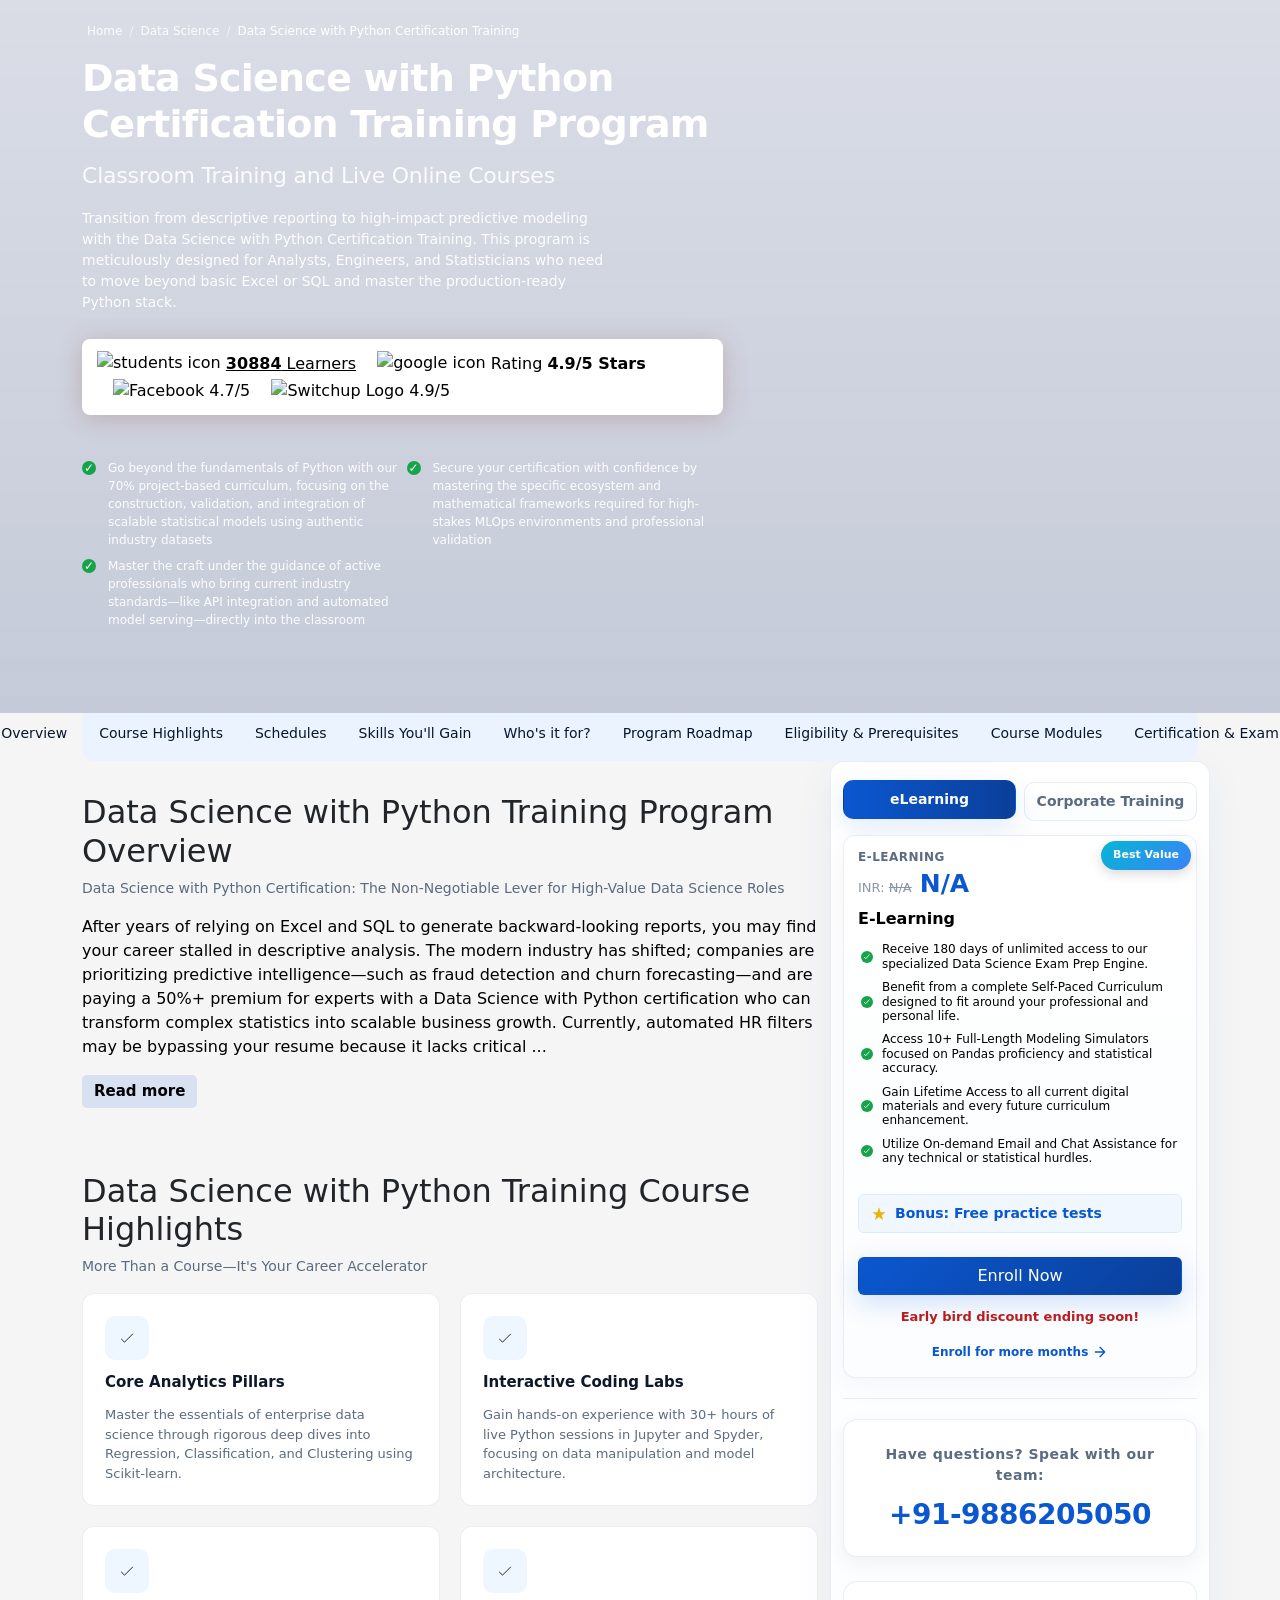
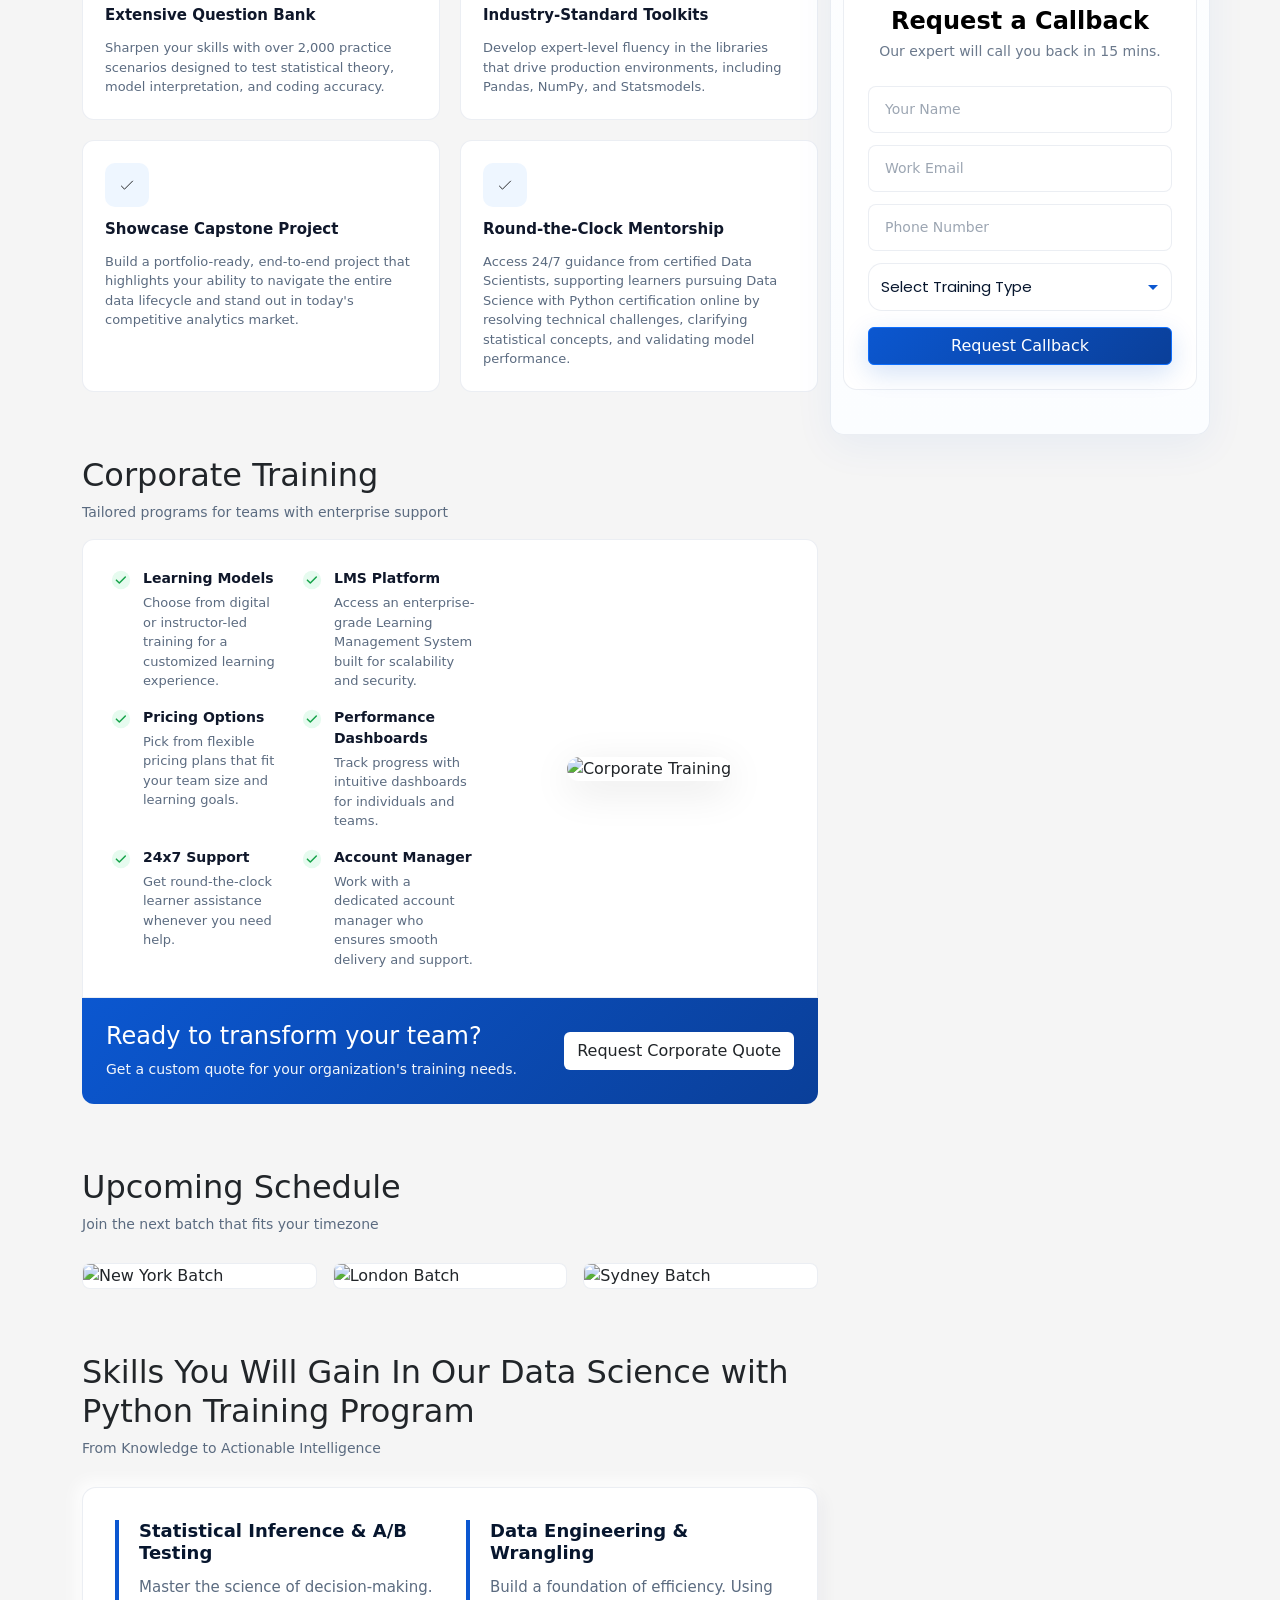
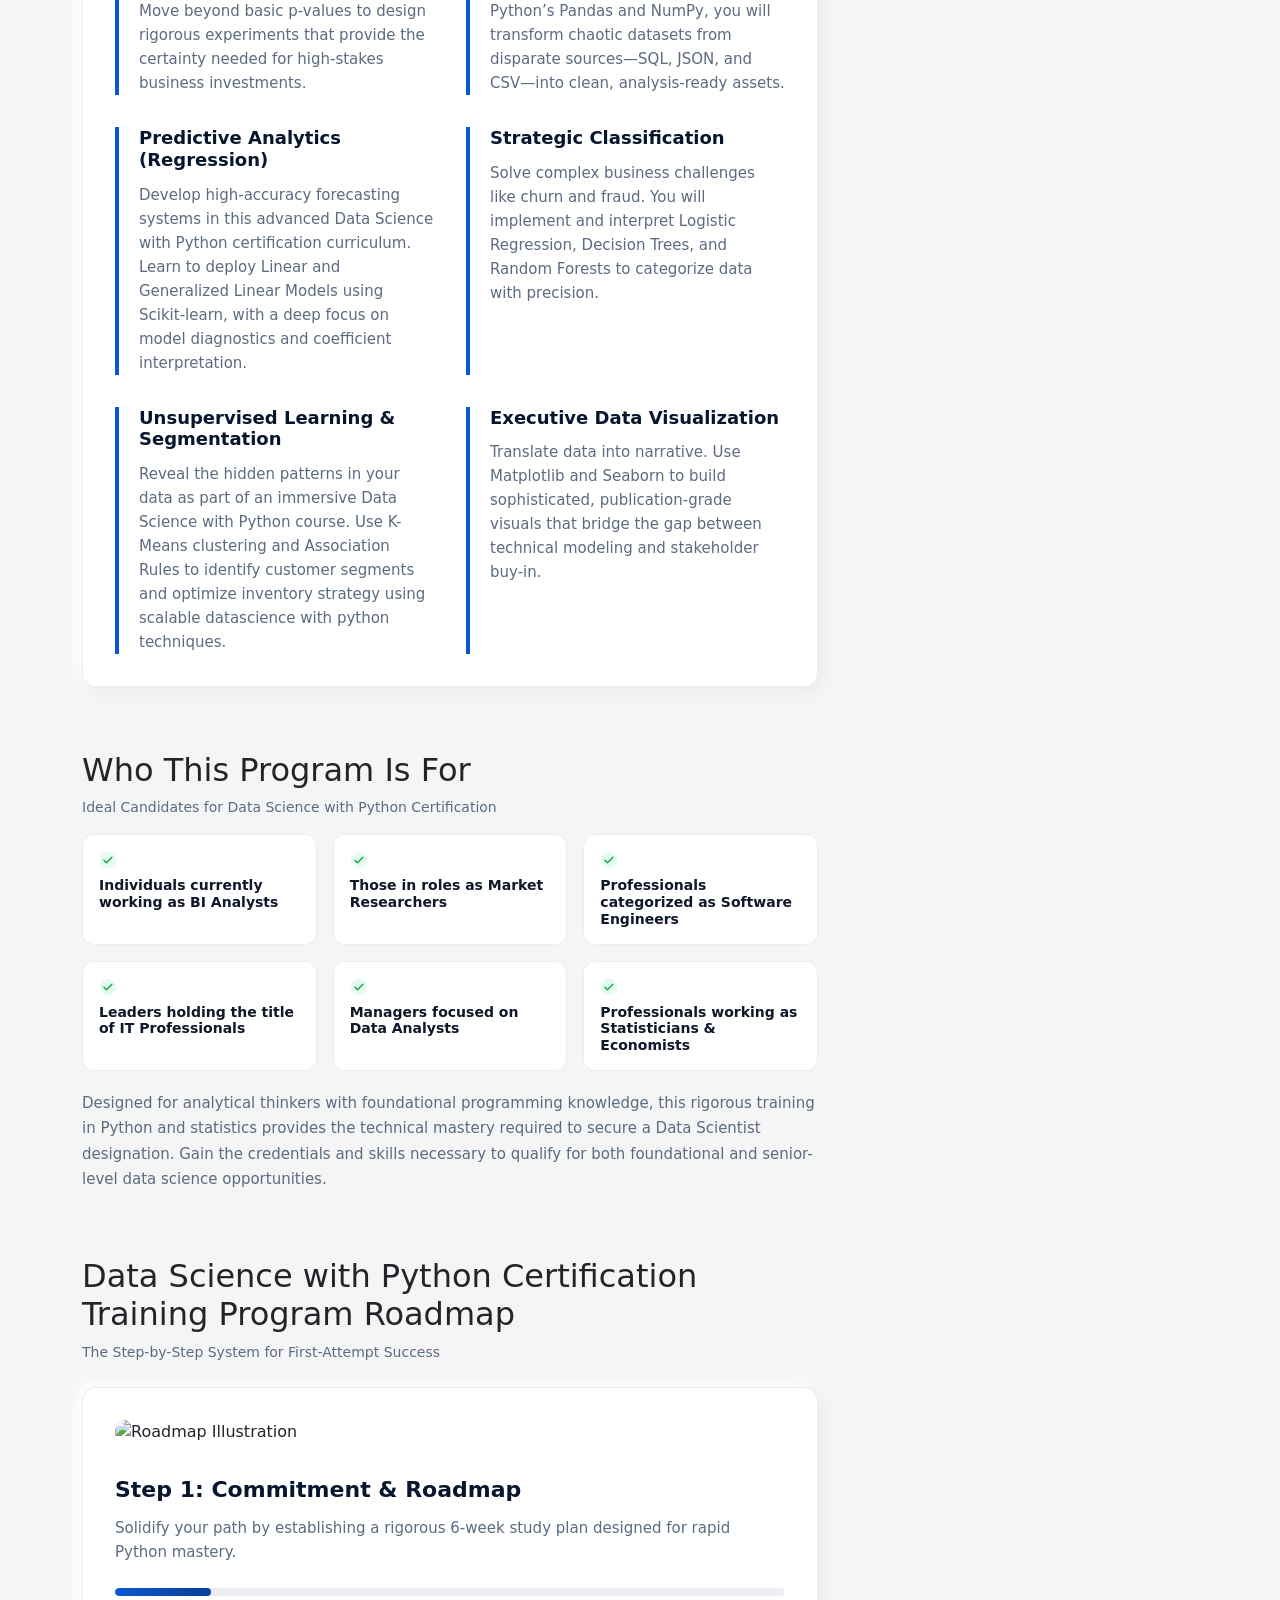
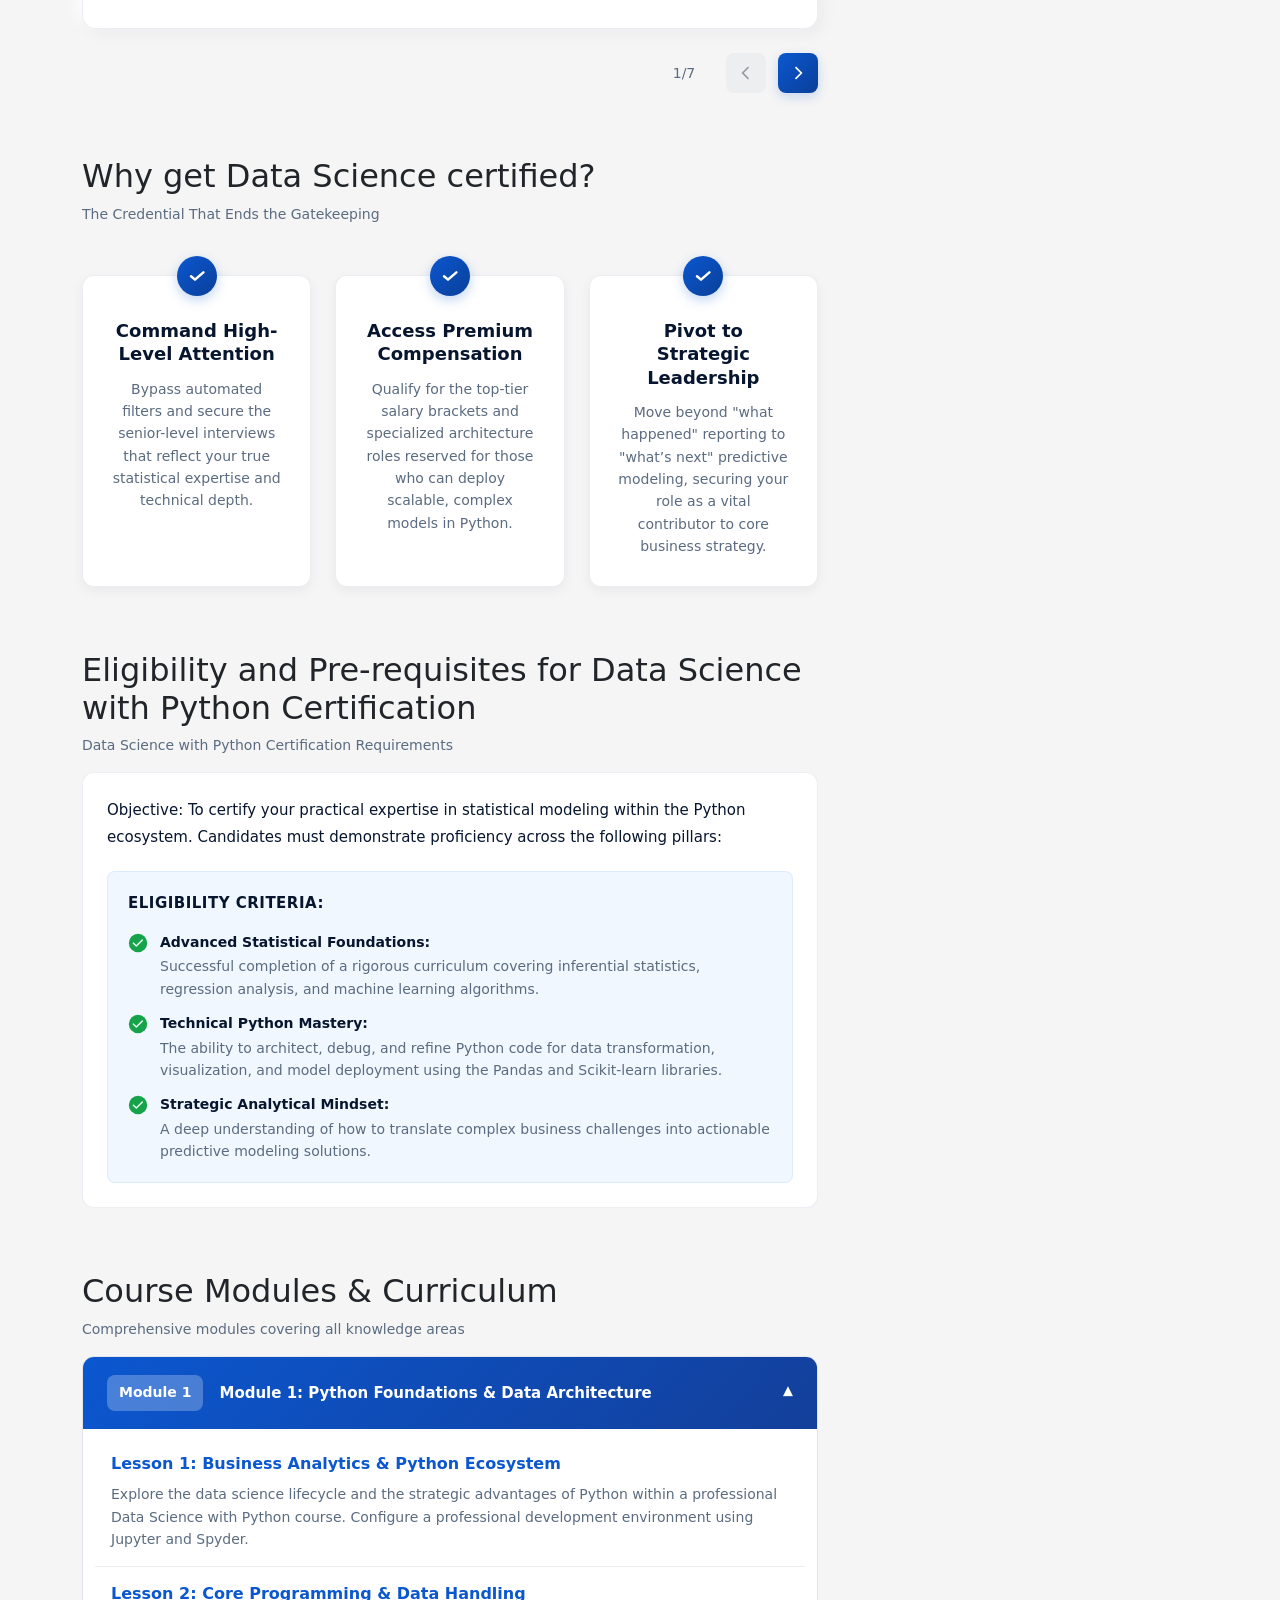
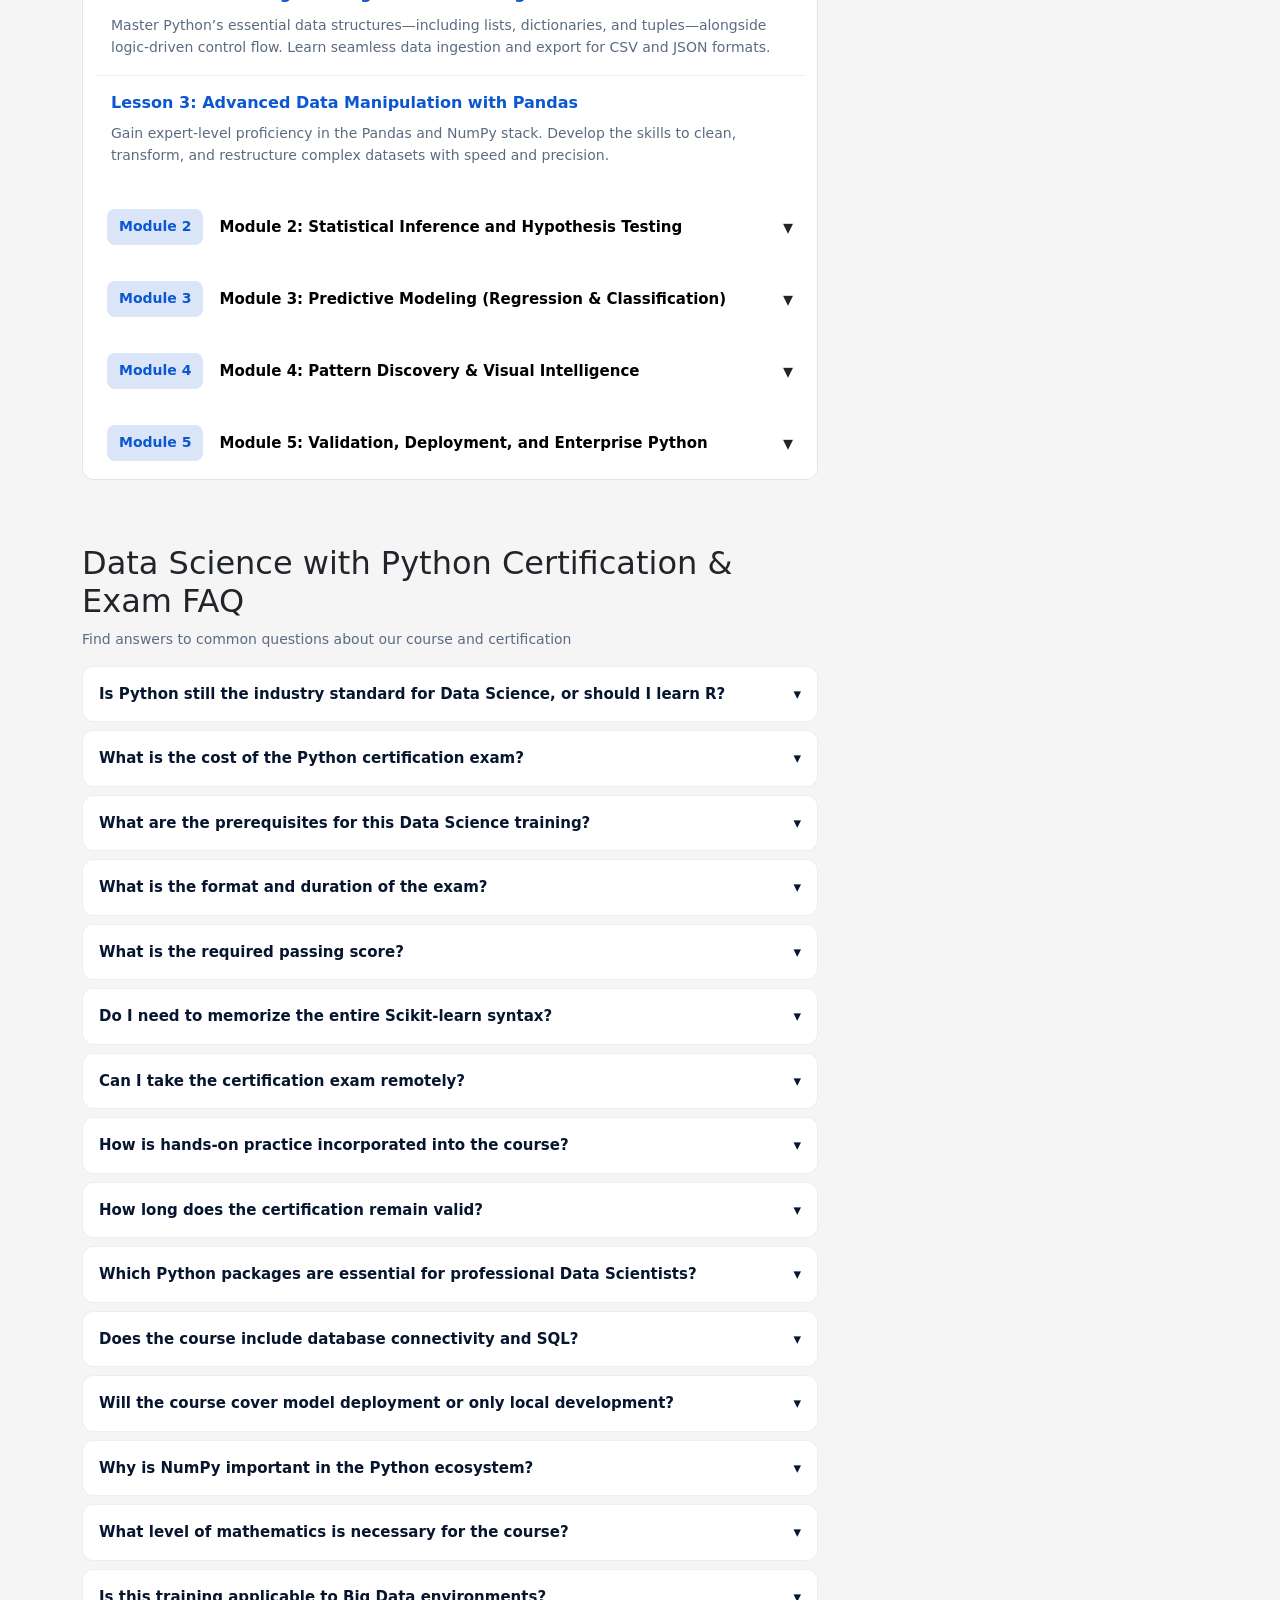
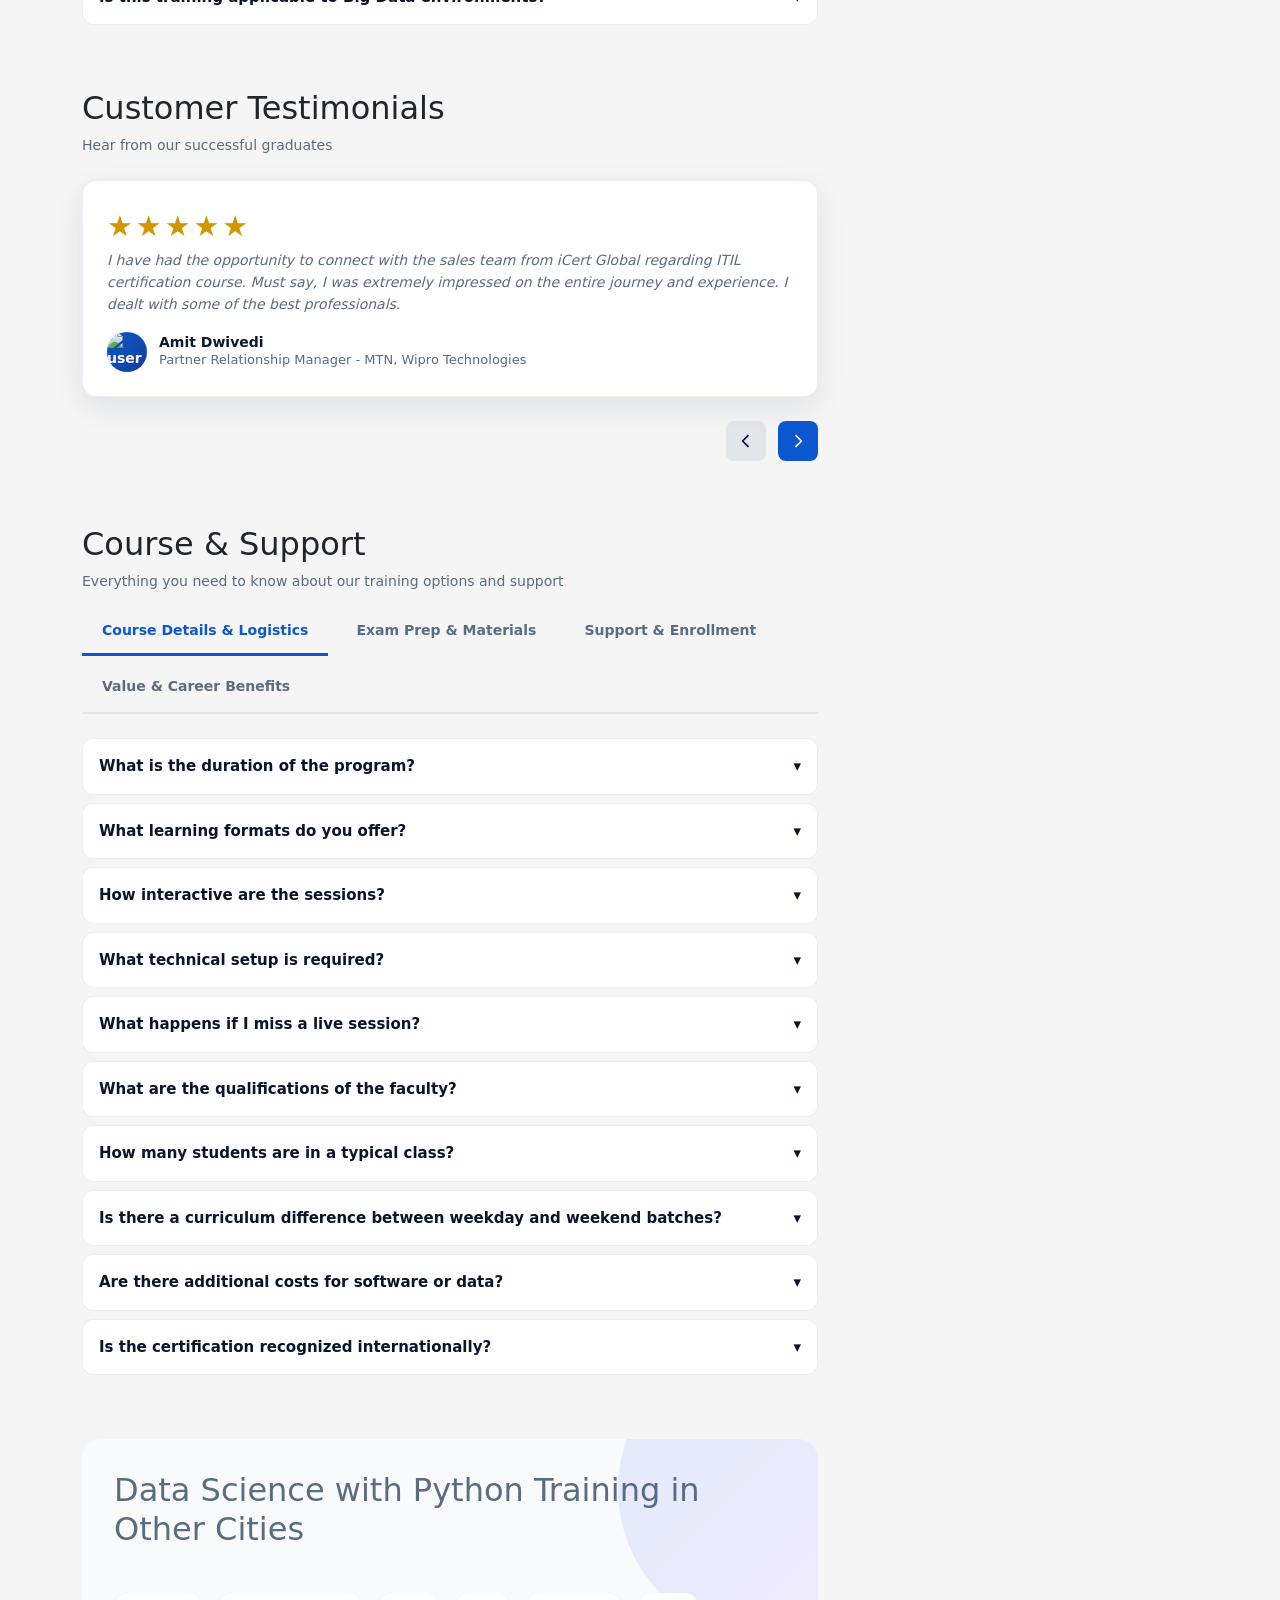
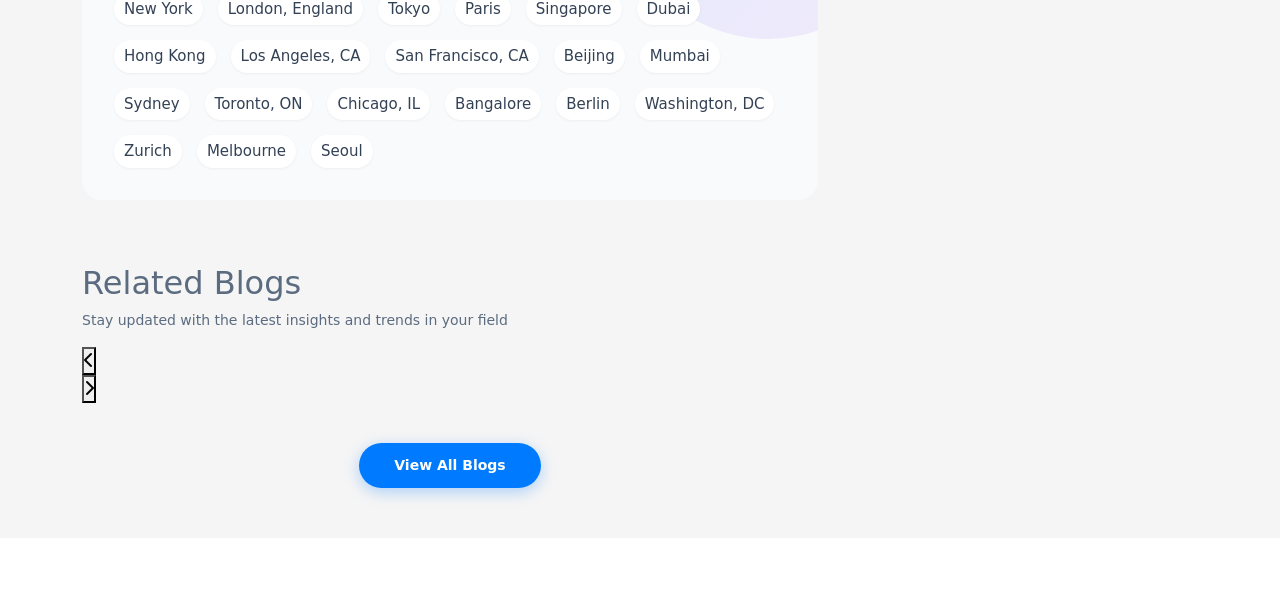
==== commit 47c3bbfd: "Update course-page.html" ====
--- a/cources/course-page.html
+++ b/cources/course-page.html
@@ -7,10 +7,16 @@
     <title>Data Science with Python | Coding Now</title>
 
     <!-- Global CSS -->
-    <link rel="stylesheet" href="../assets/css/style.css">
+    <!-- <link rel="stylesheet" href="../assets/css/style.css"> -->
     <!-- Course-specific CSS -->
     <link rel="stylesheet" href="../assets/css/course-styles.css">
-
+    <link href="https://fonts.googleapis.com/css2?family=Poppins:wght@400;500;600;700&display=swap" rel="stylesheet">
+    <link rel="preconnect" href="https://fonts.gstatic.com" crossorigin>
+    <link href="https://cdn.jsdelivr.net/npm/bootstrap@5.3.2/dist/css/bootstrap.min.css" rel="stylesheet">
+    <link rel="stylesheet" href="https://cdnjs.cloudflare.com/ajax/libs/font-awesome/6.5.1/css/all.min.css">
+    <link rel="stylesheet" href="https://cdn.jsdelivr.net/npm/@fancyapps/ui@5.0/dist/fancybox/fancybox.css">
+    <script src="https://code.jquery.com/jquery-3.6.0.min.js" type="a1cfea33a5aede52f542a8d7-text/javascript"></script>
+    <script src="https://cdn.jsdelivr.net/npm/@fancyapps/ui@5.0/dist/fancybox/fancybox.umd.js" type="a1cfea33a5aede52f542a8d7-text/javascript"></script>
 
     <!-- Font Awesome -->
     <link rel="stylesheet" href="https://cdnjs.cloudflare.com/ajax/libs/font-awesome/6.5.1/css/all.min.css" />
@@ -87,27 +93,31 @@
     <section class="course-body">
         <div class="container">
             <div class="row">
-                <nav class="sticky-section-menu" id="stickyMenu" aria-label="Course sections navigation">
-                    <ul>
-                        <li><a href="#overview" class="section-link active">Overview</a></li>
-                        <li><a href="#highlights" class="section-link">Course Highlights</a></li>
-                        <li><a href="#schedule" class="section-link">Schedules</a></li>
-                        <li><a href="#skills" class="section-link">Skills You'll Gain</a></li>
-                        <li><a href="#who" class="section-link">Who's it for?</a></li>
-                        <li><a href="#roadmap" class="section-link">Program Roadmap</a></li>
-                        <li><a href="#eligibility" class="section-link">Eligibility & Prerequisites</a></li>
-                        <li><a href="#modules" class="section-link">Course Modules</a></li>
-                        <li><a href="#faq" class="section-link">Certification & Exam</a></li>
-                    </ul>
-                </nav>
+                <div class="col-12">
+                    <nav class="sticky-section-menu" id="stickyMenu" aria-label="Course sections navigation">
+                        <ul>
+                            <li><a href="#overview" class="section-link active">Overview</a></li>
+                            <li><a href="#highlights" class="section-link">Course Highlights</a></li>
+                            <li><a href="#schedule" class="section-link">Schedules</a></li>
+                            <li><a href="#skills" class="section-link">Skills You'll Gain</a></li>
+                            <li><a href="#who" class="section-link">Who's it for?</a></li>
+                            <li><a href="#roadmap" class="section-link">Program Roadmap</a></li>
+                            <li><a href="#eligibility" class="section-link">Eligibility & Prerequisites</a></li>
+                            <li><a href="#modules" class="section-link">Course Modules</a></li>
+                            <li><a href="#faq" class="section-link">Certification & Exam</a></li>
+                        </ul>
+                    </nav>
+                </div>
                 <main class="col-12 col-lg-8">
                     <section id="overview" class="overview" aria-label="Course overview" style="margin-top:32px">
                         <h2>Data Science with Python Training Program Overview</h2>
                         <div class="section-tagline">
-                            Data Science with Python Certification: The Non-Negotiable Lever for High-Value Data Science Roles
+                            Data Science with Python Certification: The Non-Negotiable Lever for High-Value Data Science
+                            Roles
                         </div>
                         <div>
-                            <p id="courseOverview" style="color: black;">After years of relying on Excel and SQL to generate backward-looking
+                            <p id="courseOverview" style="color: black;">After years of relying on Excel and SQL to
+                                generate backward-looking
                                 reports, you may find your career stalled in descriptive analysis. The modern industry
                                 has shifted; companies are prioritizing predictive intelligence—such as fraud detection
                                 and churn forecasting—and are paying a 50%+ premium for experts with a Data Science with
@@ -1854,13 +1864,12 @@
                         </form>
                     </div>
                 </aside>
-                
+
             </div>
         </div>
     </section>
 
     <!-- Scripts -->
-    <script src="../assets/js/header-footer-loader.js"></script>
     <script src="../assets/js/course-page.js"></script>
 
 </body>
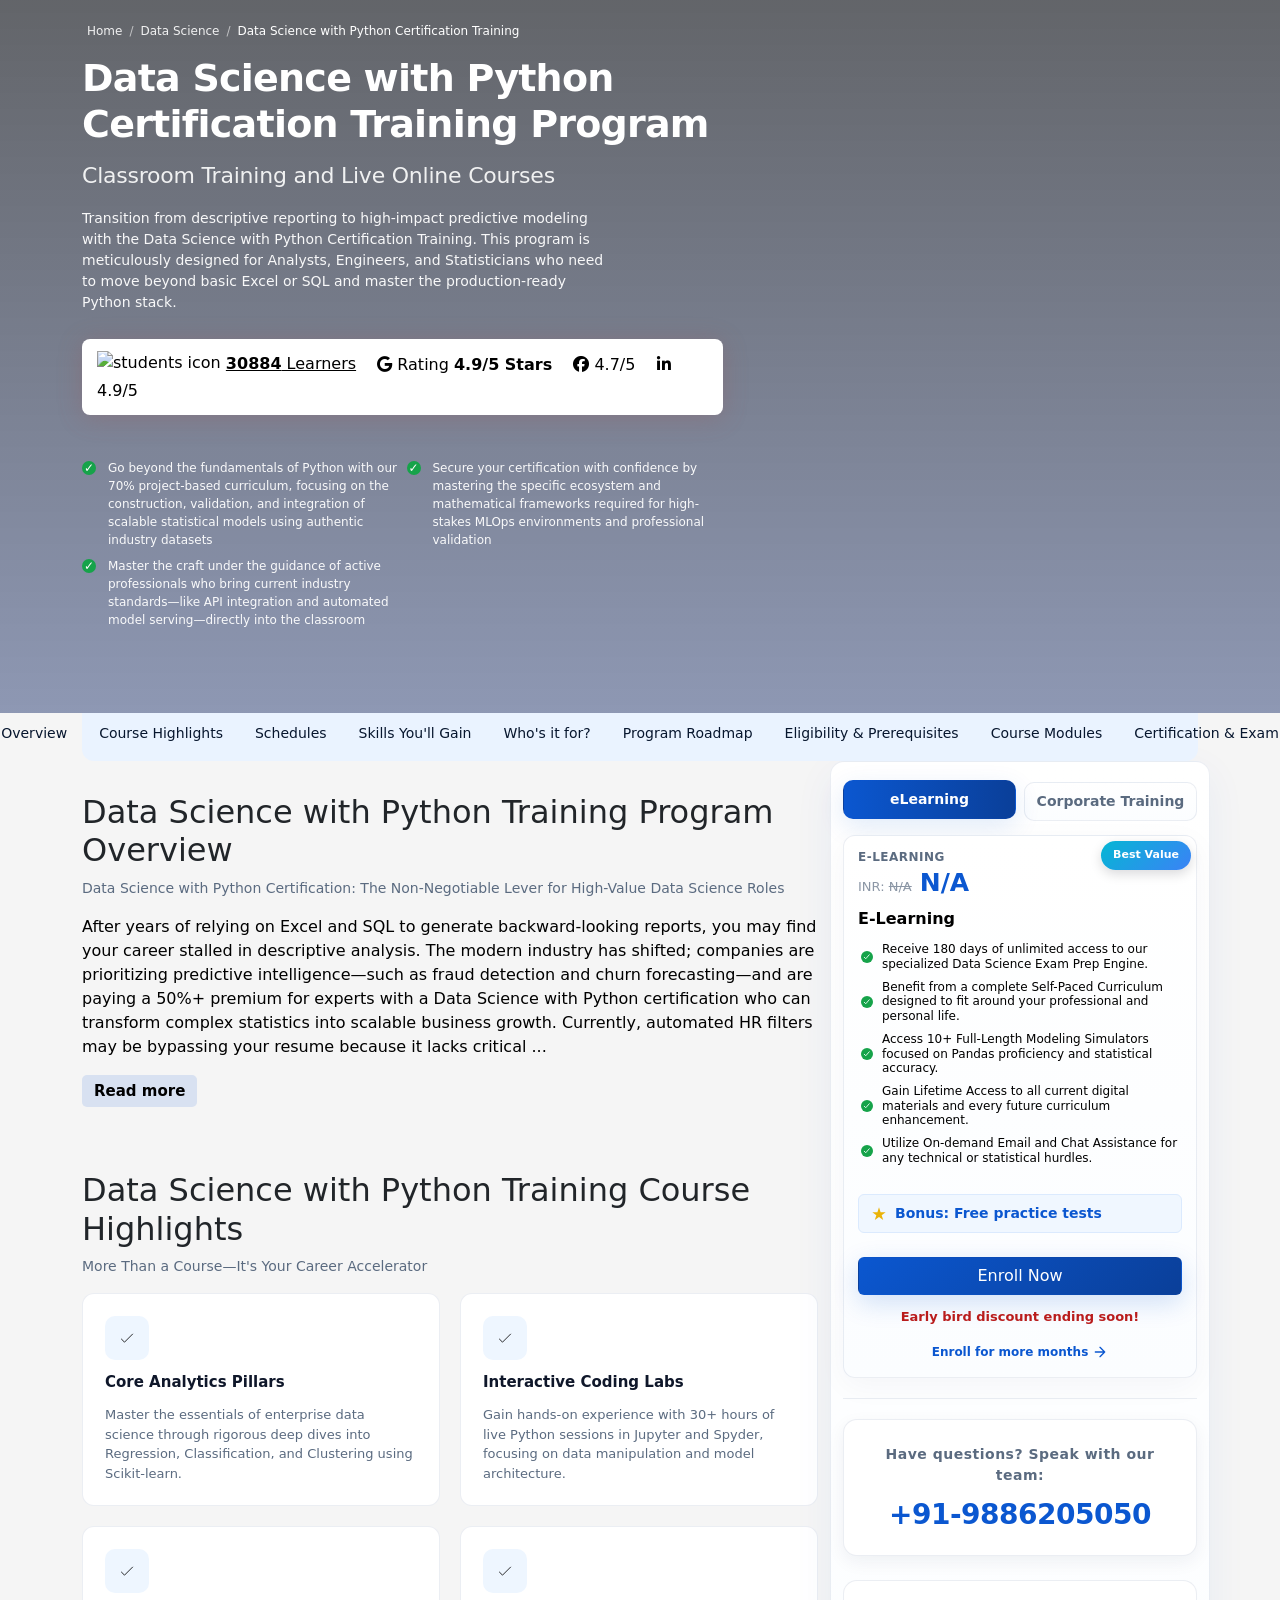
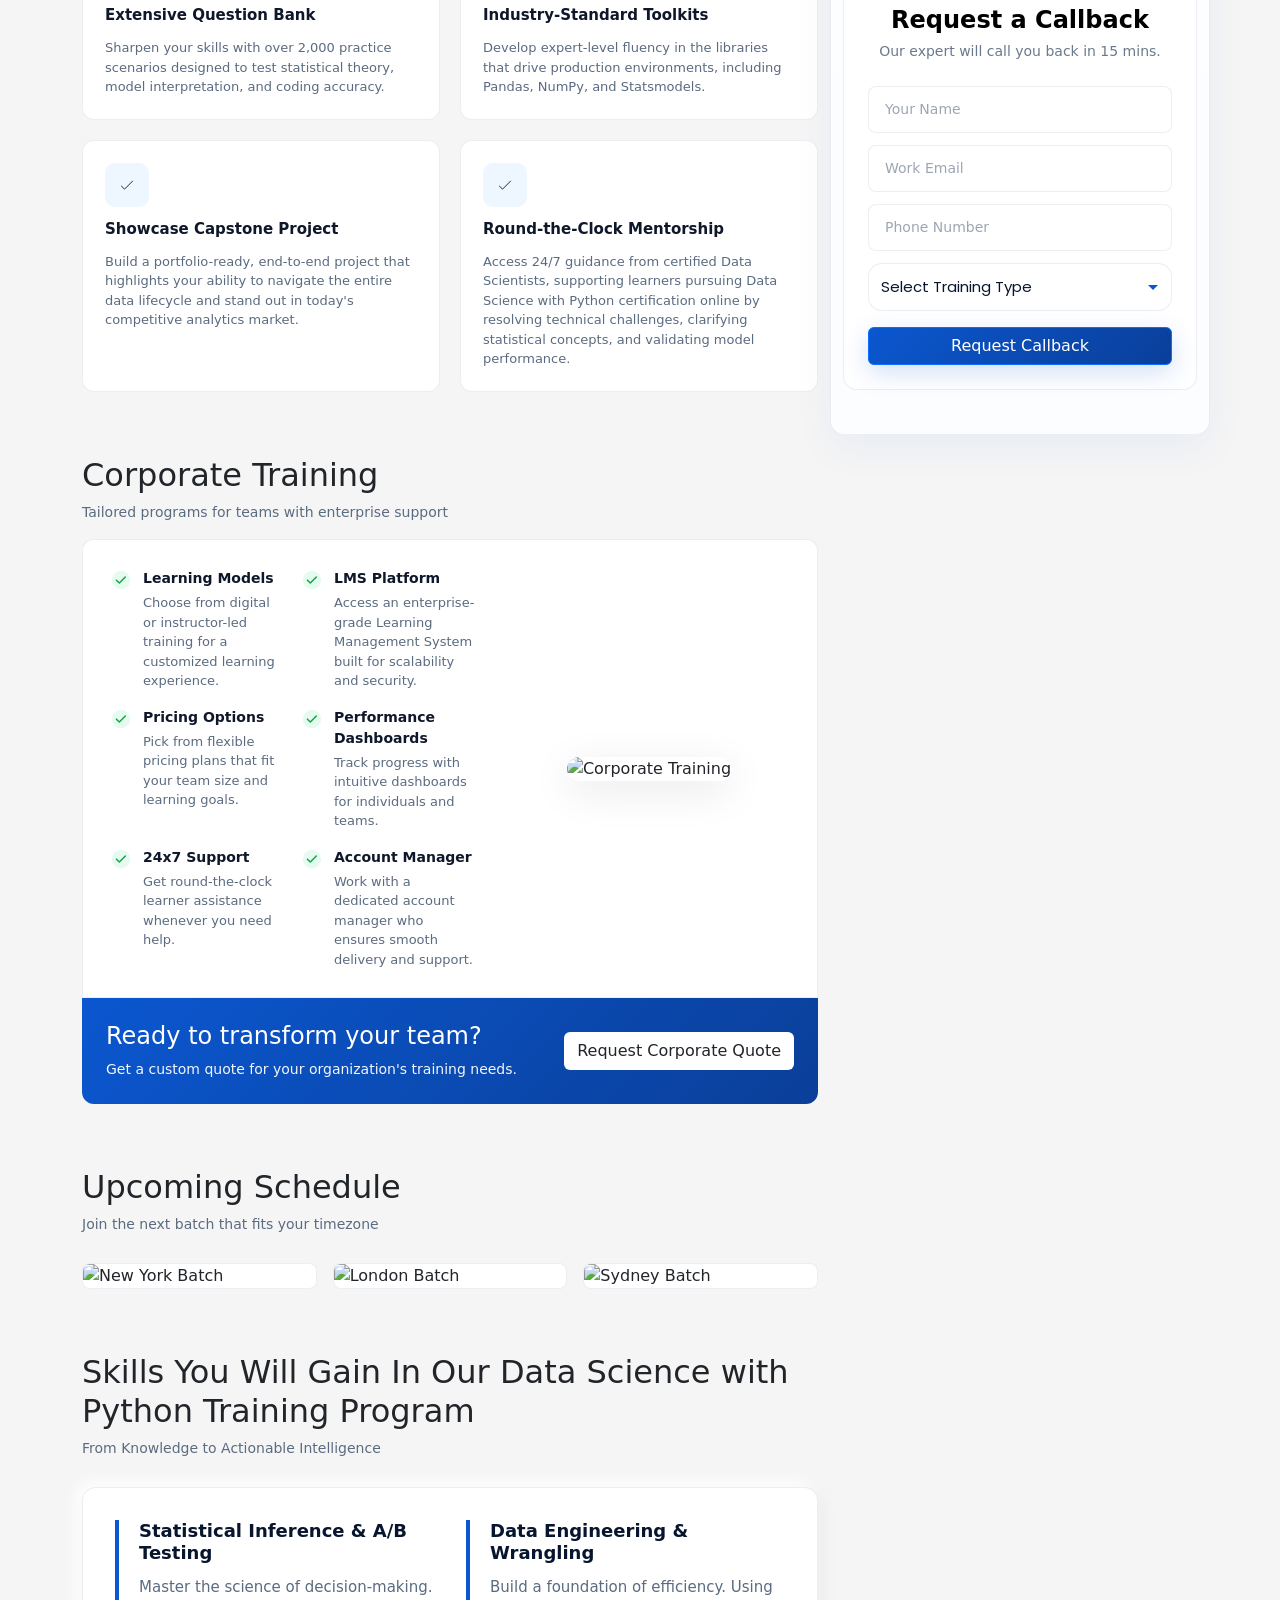
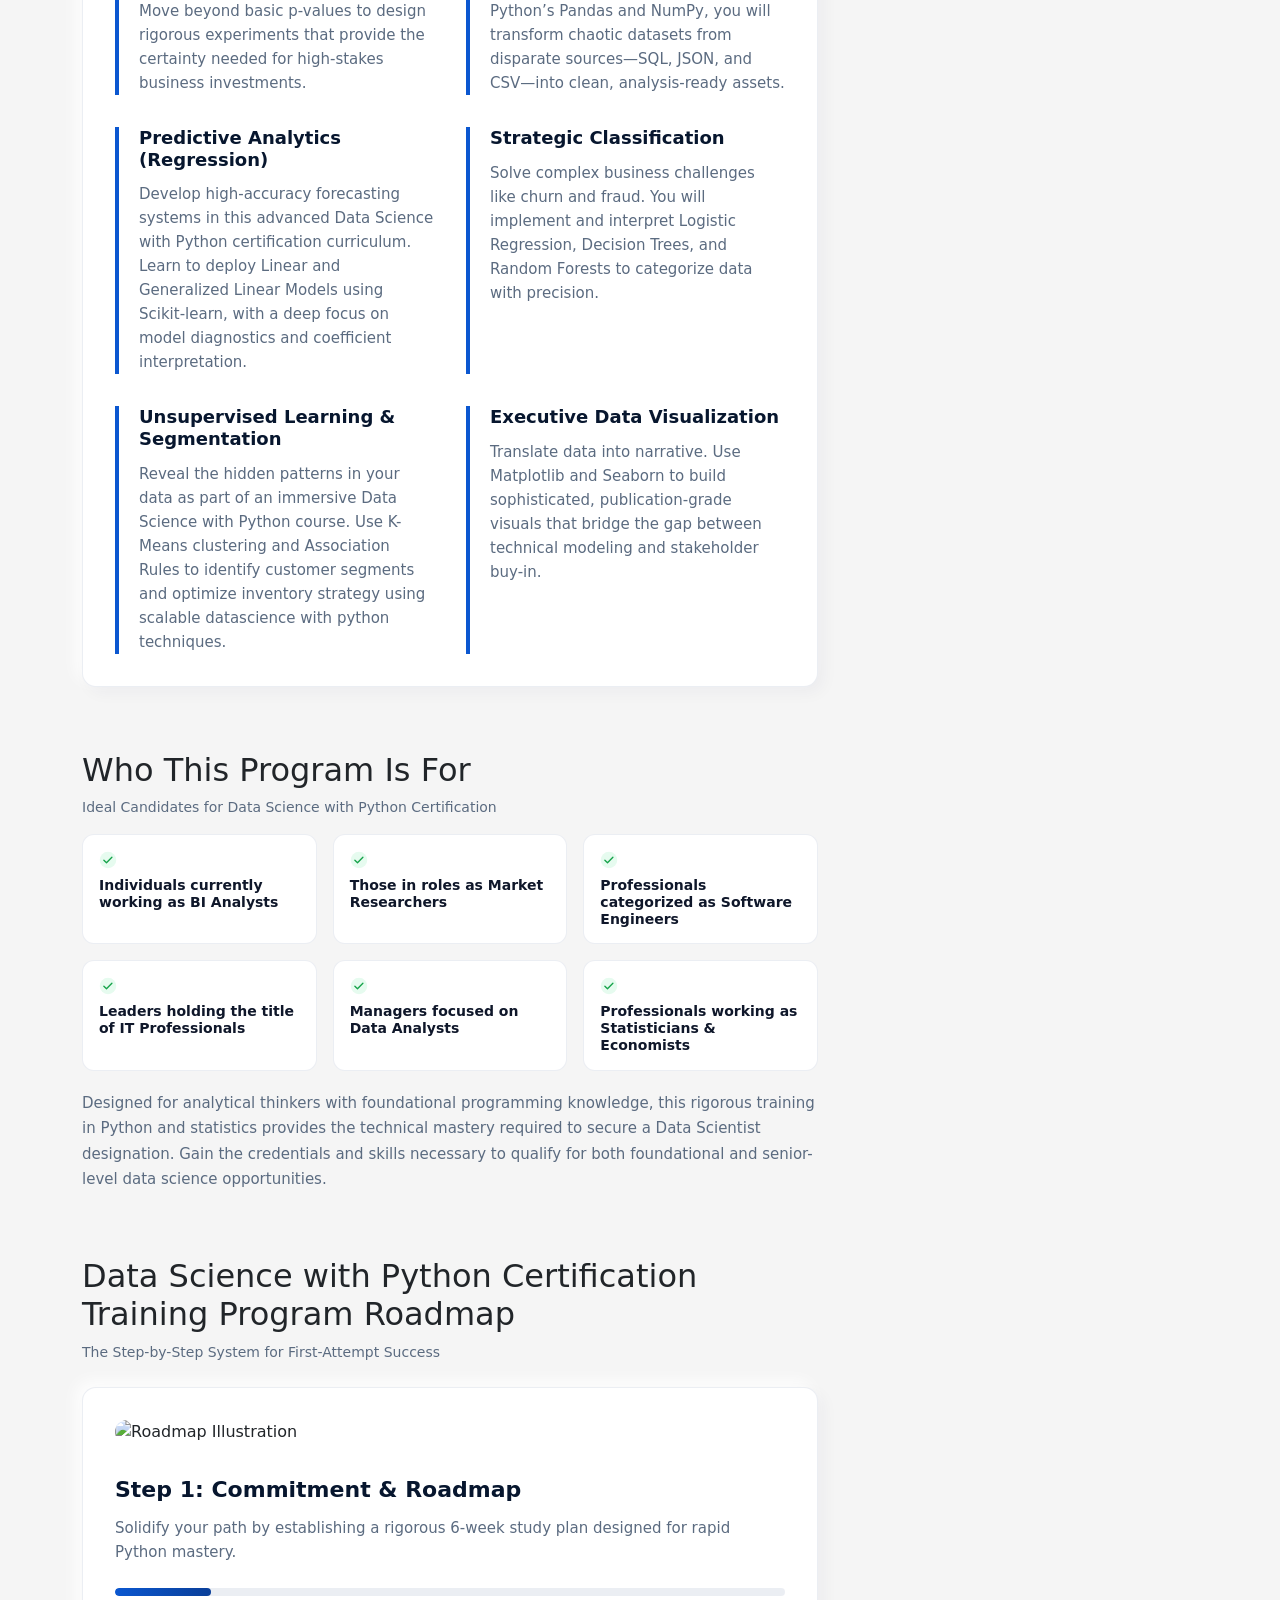
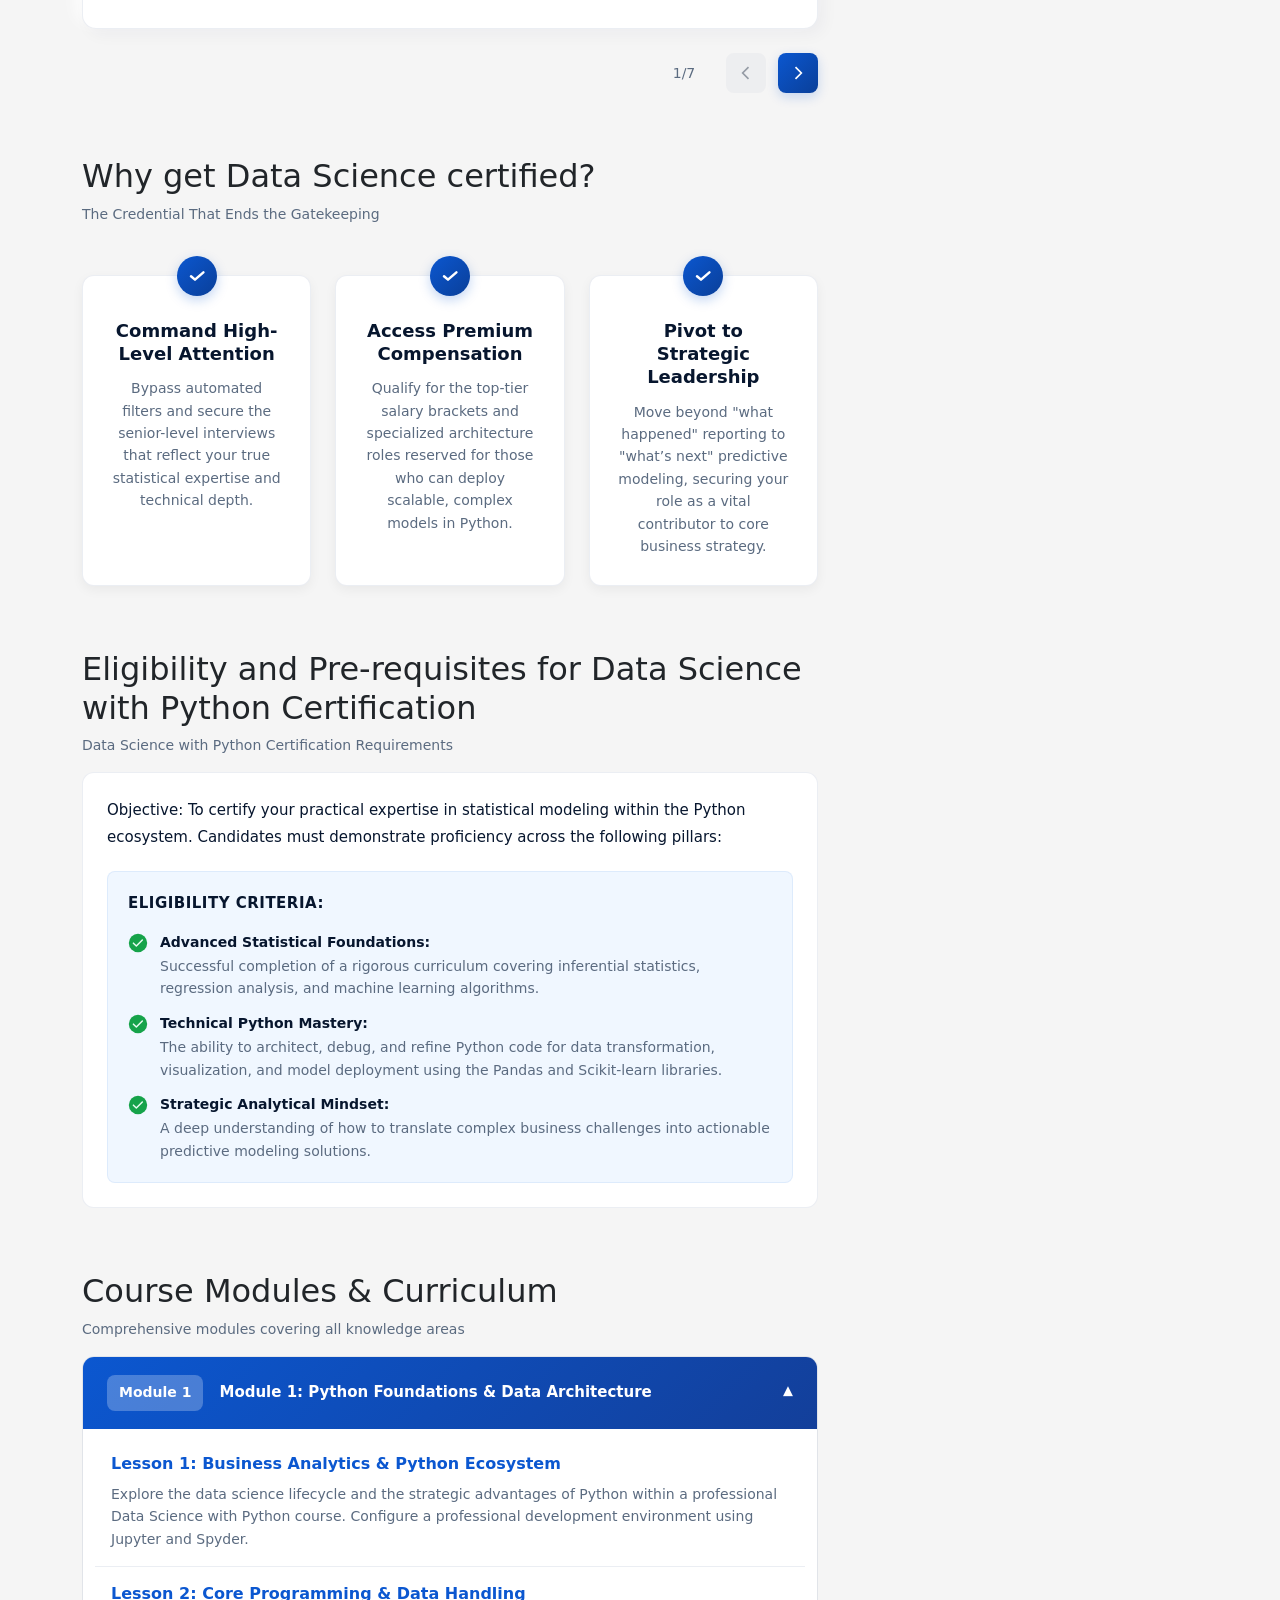
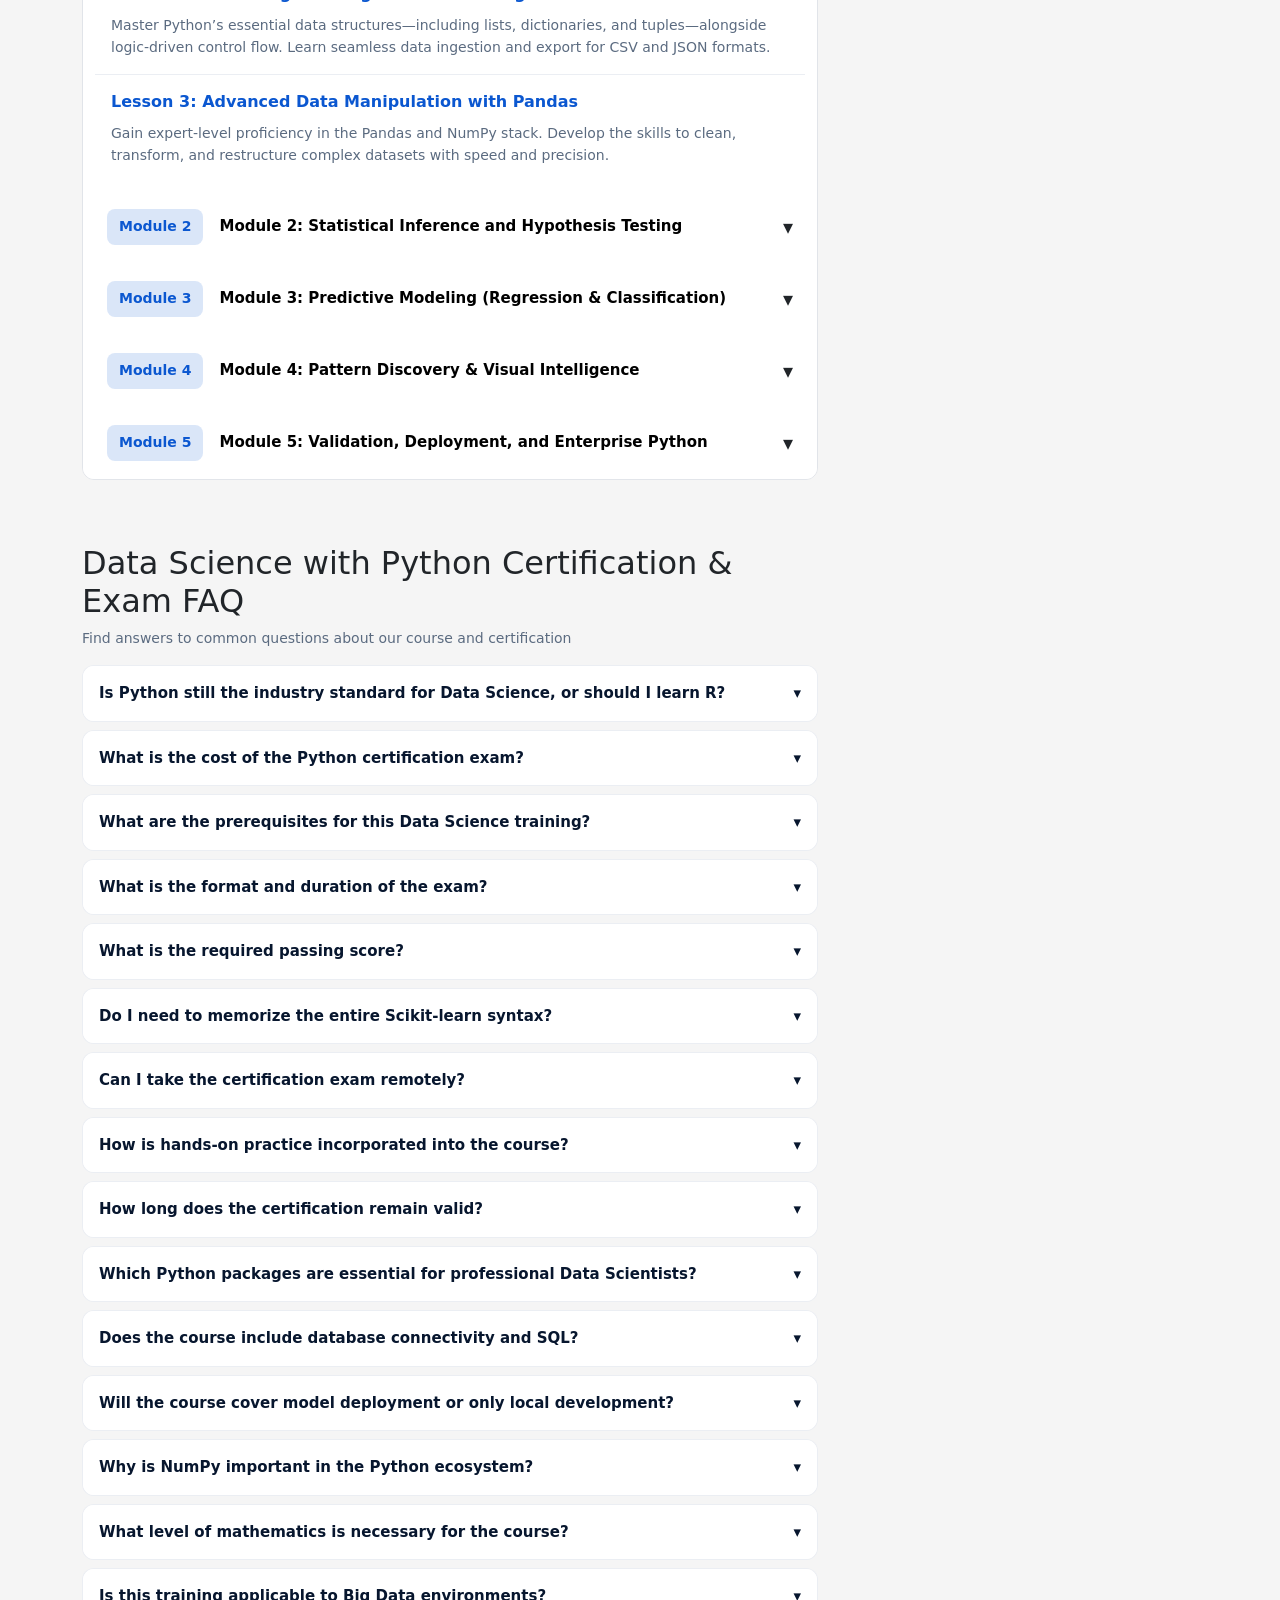
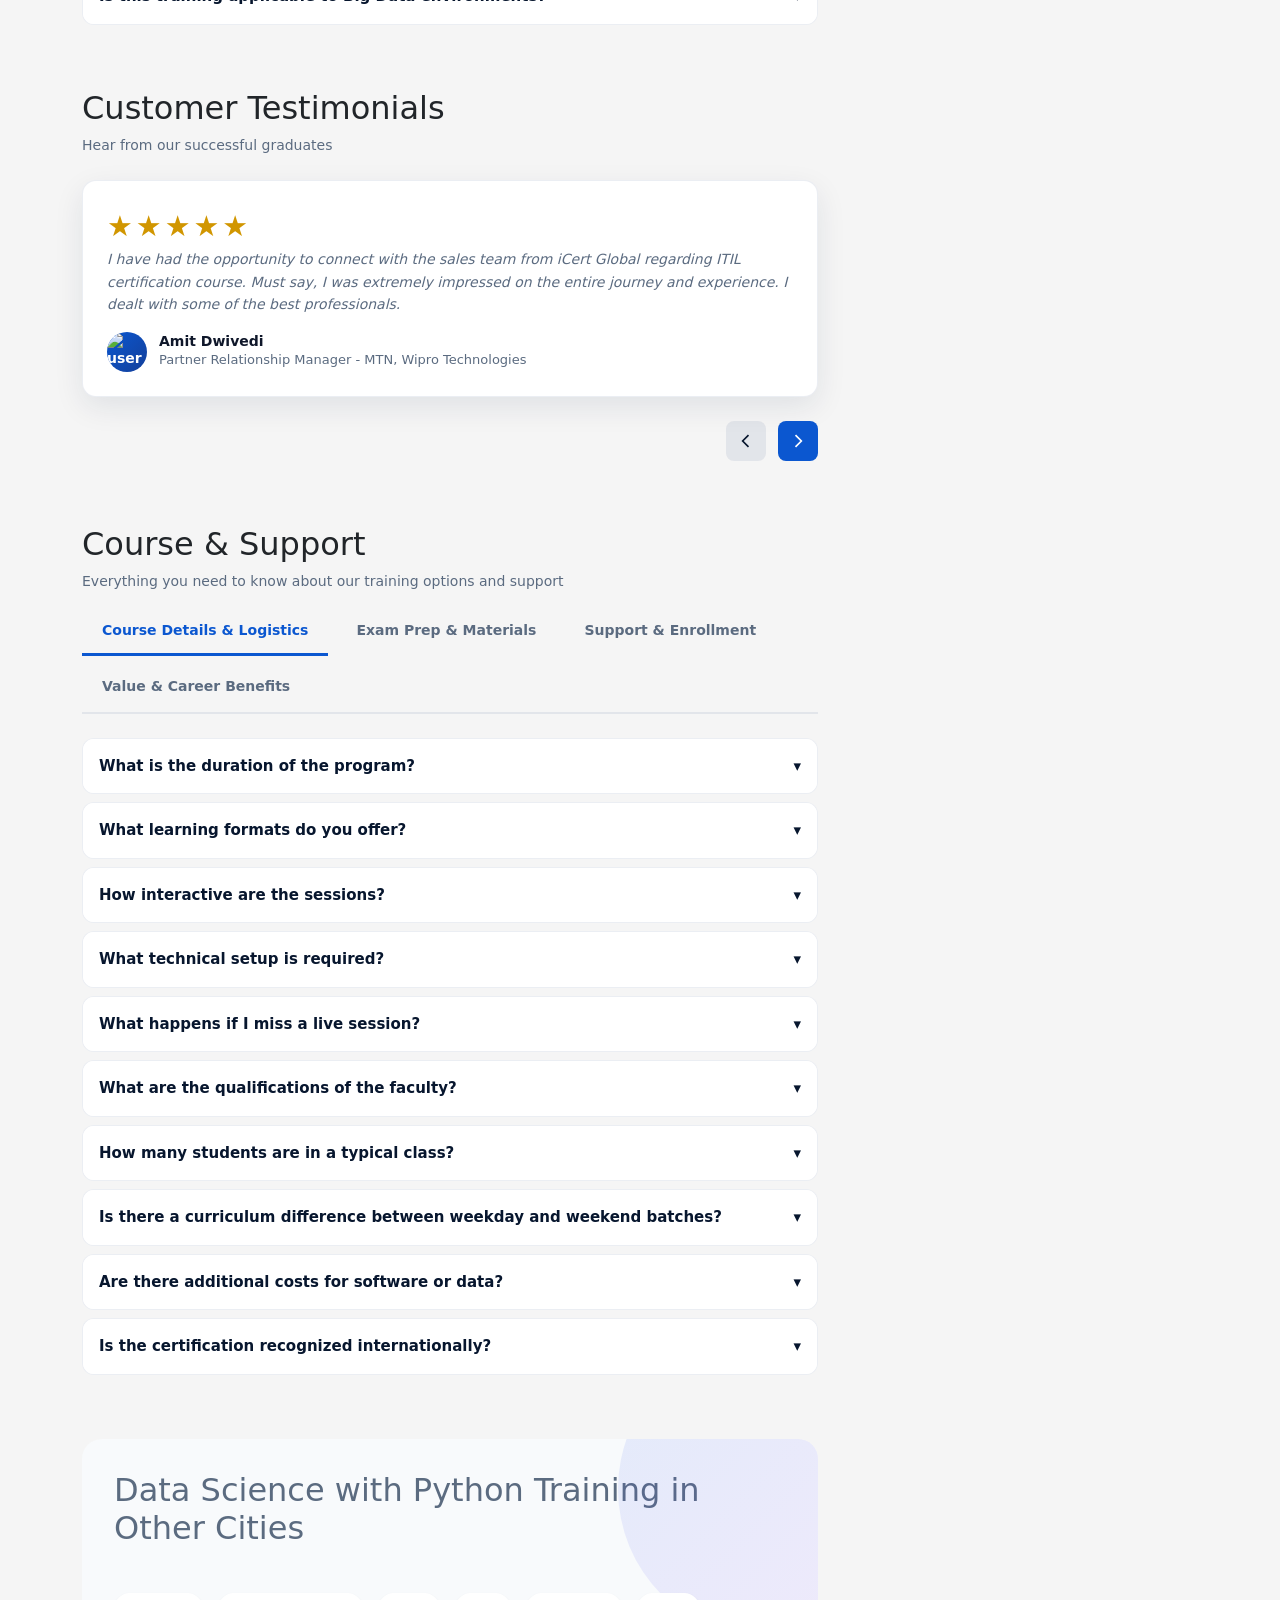
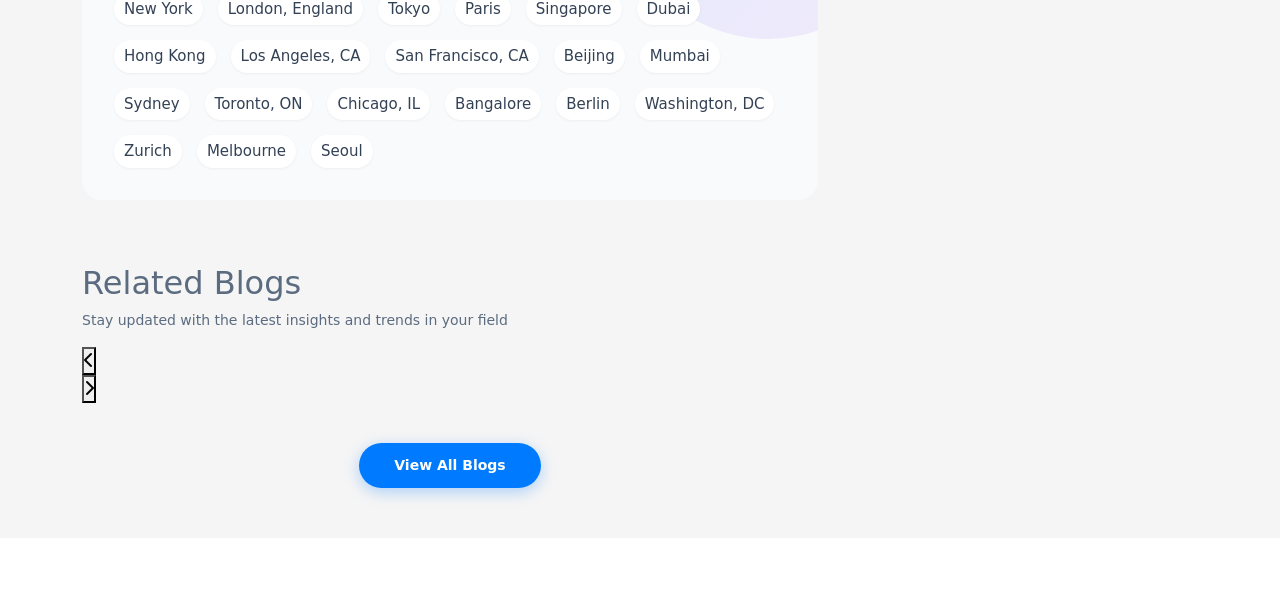
==== commit 0a6922eb: "images" ====
--- a/cources/course-page.html
+++ b/cources/course-page.html
@@ -51,23 +51,20 @@
                         the production-ready Python stack.</p>
                     <div class="hero-ratings-bar">
                         <span class="rating-item">
-                            <img src="https://www.icertglobal.com/images/registered-students.jpg"
+                            <img src="https://lh3.googleusercontent.com/pw/AP1GczP-Xg4AqfdvHygRY6I_m378fYHlthNdSmasoiBwSBM_0YdgffVBYdm8wtbr0_rJMx7aD1oK1H47x93Cn3H-nXqE7mARM6WcOLGUKoLuZx2J-5x4ksF1dcz5ydMF53AwYWB5D8Ttq8nsjoH6KQH02DQE=w481-h105-s-no-gm"
                                 class="hero-ratings-img-students" alt="students icon">
                             <a class="hero-ratings-link-learners"><b>30884</b> Learners</a>
                         </span>
                         <span class="rating-item">
-                            <img src="https://www.icertglobal.com/images/google-icon.png"
-                                class="hero-ratings-img-google" alt="google icon">
+                            <i class="fa-brands fa-google"></i>
                             <a id="scrollToRating" class="hero-ratings-scroll-link">Rating <b>4.9/5 Stars</b></a>
                         </span>
                         <span class="rating-item">
-                            <img src="https://upload.wikimedia.org/wikipedia/commons/0/05/Facebook_Logo_%282019%29.png"
-                                alt="Facebook" class="hero-ratings-img-social">
+                            <i class="fa-brands fa-facebook"></i>
                             <span>4.7/5</span>
                         </span>
                         <span class="rating-item">
-                            <img src="https://www.icertglobal.com/images/Switchup_Logo.png" alt="Switchup Logo"
-                                class="hero-ratings-img-social">
+                            <i class="fa-brands fa-linkedin-in"></i>
                             <span>4.9/5</span>
                         </span>
                     </div>
@@ -335,13 +332,13 @@
                         <div class="section-tagline">Join the next batch that fits your timezone</div>
                         <div class="schedule-row">
                             <div class="sched-card">
-                                <img data-src="assets/course-schedule/4day-wend1.png" alt="New York Batch" class="lazy">
+                                <img data-src="https://lh3.googleusercontent.com/pw/AP1GczPU0Po03aYeCs4FLfi3n7NU2XGJy3jpcTABlmEIOvHJ48Ovq4eSajRoXn4z6he42AOaW6dUnVKRs8-ljkbboTBreHnrfQS_KBkR7NoMV6GCL8jxWBn31xBOTNw2v4qQ7F_Swg34tvg4p6uWvv0zKBLl=w400-h277-s-no-gm" alt="New York Batch" class="lazy">
                             </div>
                             <div class="sched-card">
-                                <img data-src="assets/course-schedule/4day-wday.png" alt="London Batch" class="lazy">
+                                <img data-src="https://lh3.googleusercontent.com/pw/AP1GczOPR1mFFCL70Wm6SSPExRmvoo3gAKet4ymK04DQkS951TkhfrMIlKs9nPCWnwdDHld3KgXoD2sJHDS1QVdmDInrnmTRMnFahvwzQ46mYATyCCoFYoYTu73_q9cERuvn0-I70KMKcdl_yyULUtU9LGRE=w400-h277-s-no-gm" alt="London Batch" class="lazy">
                             </div>
                             <div class="sched-card">
-                                <img data-src="assets/course-schedule/4day-wend2.png" alt="Sydney Batch" class="lazy">
+                                <img data-src="https://lh3.googleusercontent.com/pw/AP1GczM5ynhIDcK8UBXasV6W2U2yzqKHwHpcPUzcnrTAB5rj4M4gh0qNs27frVl26PPqzmdtqKQ_2c2V-mbvL_JaCggeOOhtevChWDPxvWHa5Bw7eOMGbTEi3yA2H3QqrkLZ8mY57a9vzKfcePD4QQNQev1y=w400-h277-s-no-gm" alt="Sydney Batch" class="lazy">
                             </div>
                         </div>
                     </section>
@@ -491,9 +488,9 @@
                             <div class="roadmap-carousel">
                                 <div class="roadmap-container">
                                     <div class="roadmap-image">
-                                        <img src="assets/course-roadmap/desktop/certified-associate-in-project-management.png"
+                                        <img src="https://lh3.googleusercontent.com/pw/AP1GczMX10BSHdtK-oG1lwMesr9X-Kg7bD-oHQFEkKZ40iWda_LSvjmm-6Zz6pE8mnWV4Gw-N1zt6NrDwfly6FPpHhDPVZzwdOE8zYj0cVCodOIpkdwEYKFBllOd--aB_2cCArGKUjmEAPlPuP3yxsS9iKAG=w1000-h254-s-no-gm"
                                             alt="Roadmap Illustration" class="lazy desktop-img">
-                                        <img src="assets/course-roadmap/mobile/certified-associate-in-project-management.png"
+                                        <img src="https://lh3.googleusercontent.com/pw/AP1GczOdk7G4glByq-QEE7hsL6risBmHX_7_vmVQHhKx9dbXCiKlestEU00rvxkF0xbuaJ6fUNY7YZqz56Rz2g5aHi1syA4gqwjnZS0UrO4_tymqu2p8zqcjQiRBzwX5nG2YaLi57boWmU_6BeruAdU_0tk3=w465-h915-s-no-gm"
                                             alt="Roadmap Illustration Mobile" class="lazy mobile-img">
                                     </div>
                                     <div class="roadmap-content">
--- a/assets/css/course-styles.css
+++ b/assets/css/course-styles.css
@@ -246,7 +246,7 @@
 HERO SECTION
 ========================================== */
 .hero {
-    background-image: linear-gradient(rgba(6, 28, 89, 0.14), rgba(6, 28, 89, 0.23)), url('https://www.icertglobal.com/images/course-page6.webp');
+    background-image: linear-gradient( rgba(6, 8, 11, 0.648), rgba(6, 28, 89, 0.456)), url('https://lh3.googleusercontent.com/pw/AP1GczNDDWvaG--vSDAdb8hOtxcCiI8q7Xdw-dCMUlFG_uGiPlBYX6EWRMryN2VrGgBFfUqVwQQxqVkfFXfQkzDhqUJim5q7BgDVrozXJrw4uFmdETvP0QkvSOiglXJaifT588vGCQKPJ-Q5rJPVj9RQEupY=w1060-h470-s-no-gm');
     background-size: cover;
     background-position: center center;
     color: var(--bs-white);
